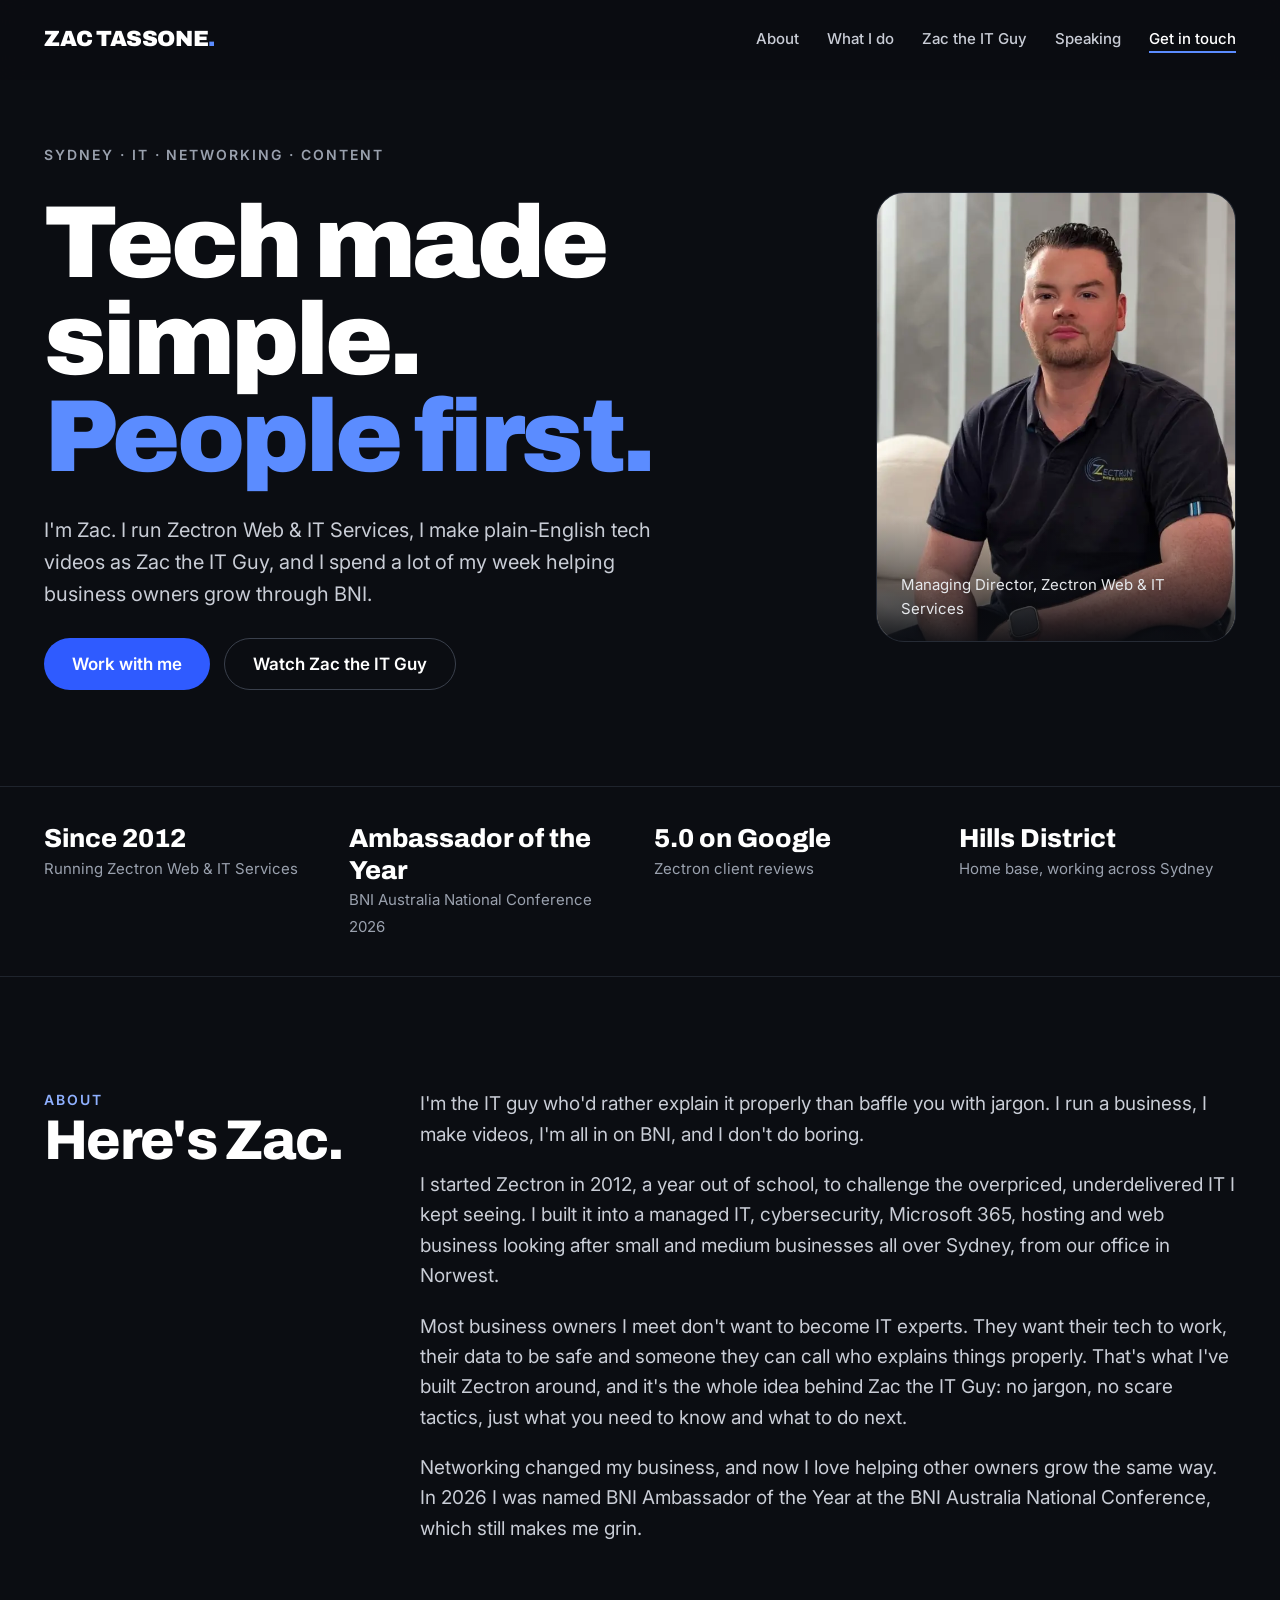
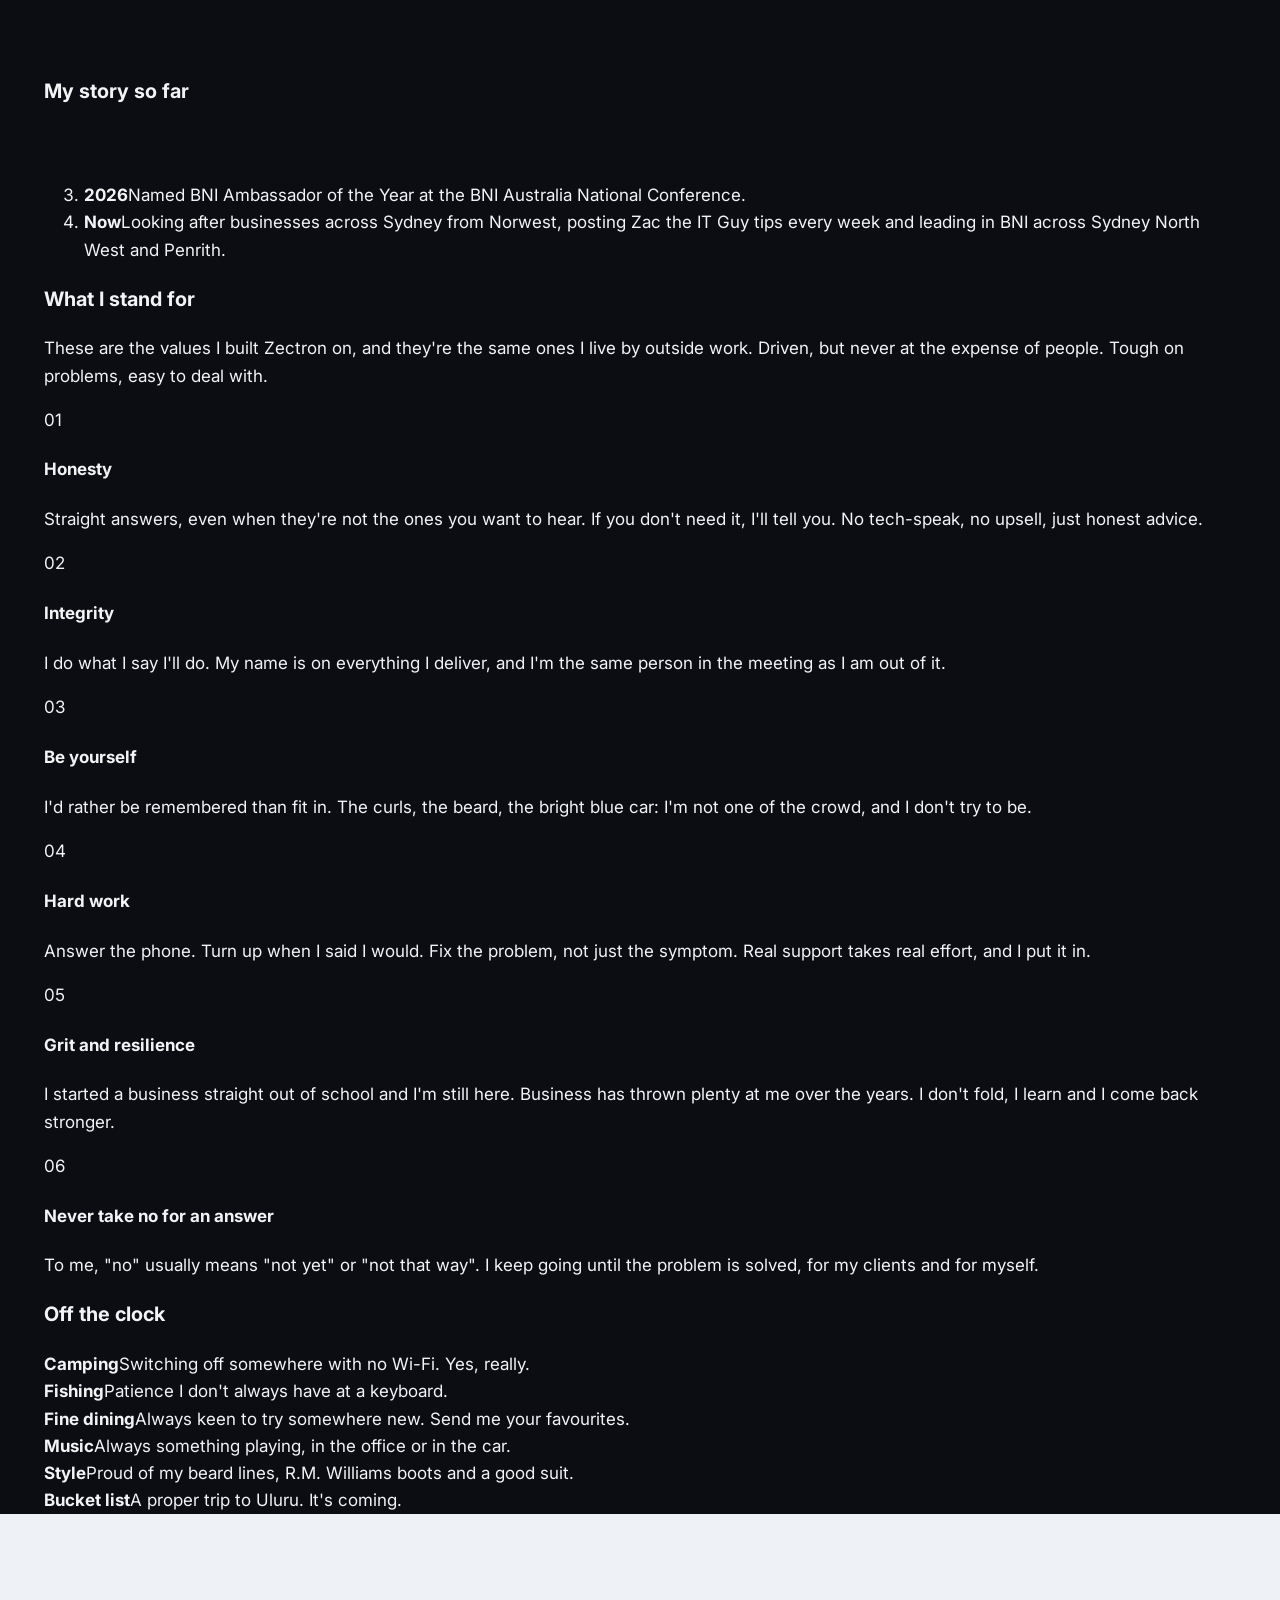
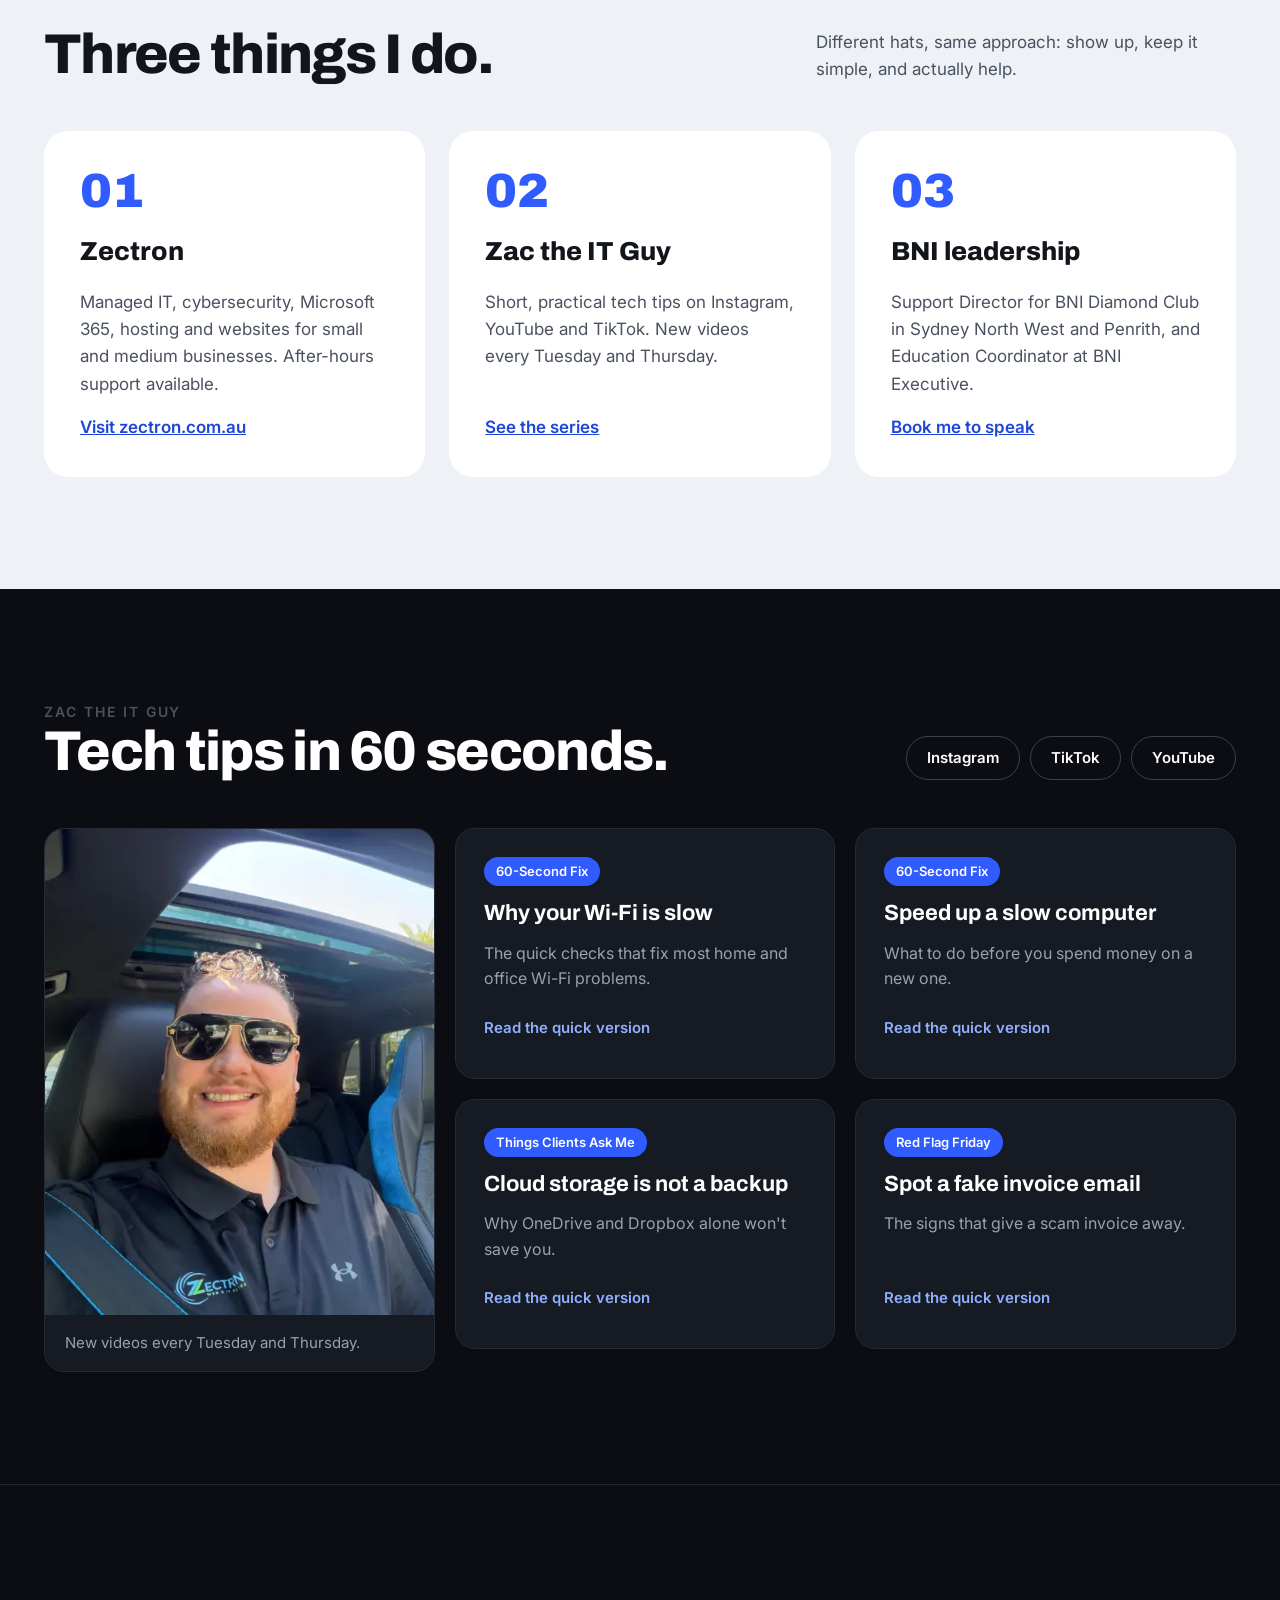
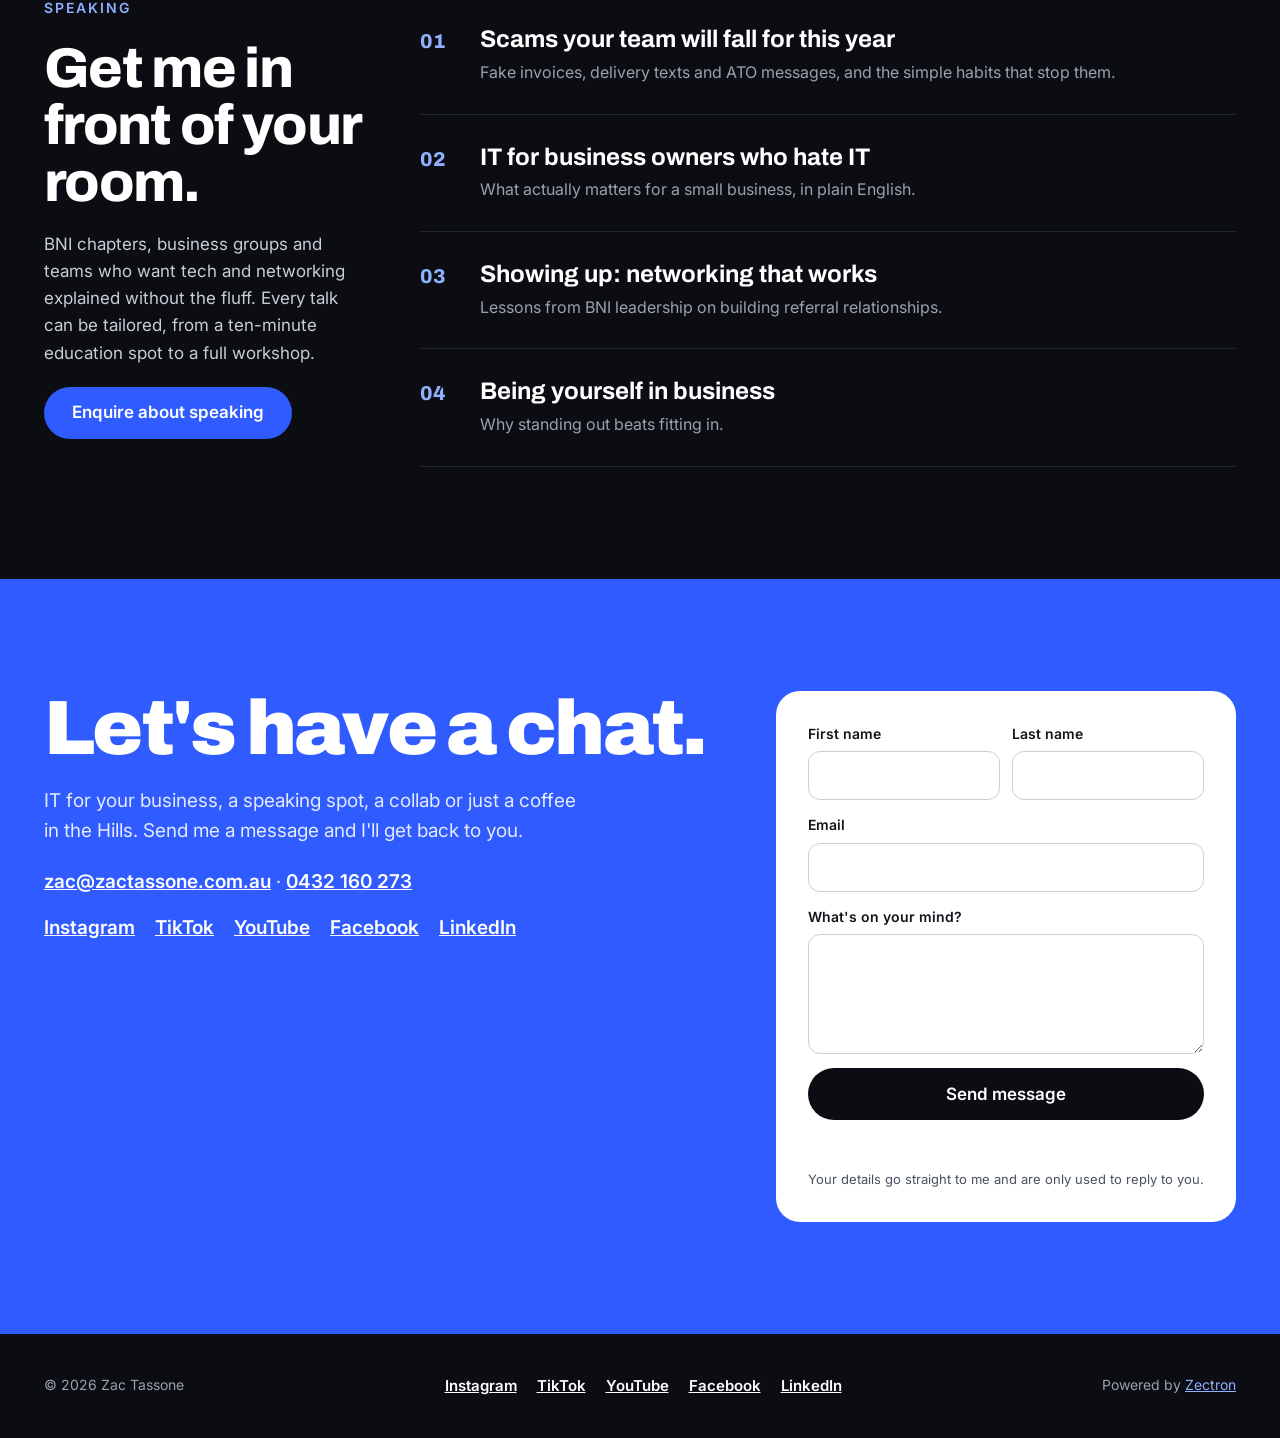
==== index.html @ 0f984063 "Expand About: story, values, off the clock" ====
<!doctype html>
<html lang="en-AU">
<head>
<meta charset="utf-8">
<meta name="viewport" content="width=device-width, initial-scale=1">
<title>Zac Tassone | Tech made simple. People first.</title>
<meta name="description" content="Zac Tassone is Managing Director of Zectron Web &amp; IT Services, creator of Zac the IT Guy and BNI Ambassador of the Year 2026, based in Sydney's Hills District.">
<link rel="canonical" href="https://zactassone.com.au/">
<meta name="theme-color" content="#0B0D12">
<meta property="og:type" content="website">
<meta property="og:site_name" content="Zac Tassone">
<meta property="og:title" content="Zac Tassone | Tech made simple. People first.">
<meta property="og:description" content="Zac Tassone is Managing Director of Zectron Web &amp; IT Services, creator of Zac the IT Guy and BNI Ambassador of the Year 2026, based in Sydney's Hills District.">
<meta property="og:url" content="https://zactassone.com.au/">
<meta property="og:image" content="https://zactassone.com.au/assets/og.png">
<meta property="og:image:width" content="1200"><meta property="og:image:height" content="630">
<meta property="og:locale" content="en_AU">
<meta name="twitter:card" content="summary_large_image">
<link rel="icon" href="/assets/favicon.svg" type="image/svg+xml">
<link rel="apple-touch-icon" href="/assets/apple-touch-icon.png">
<script type="application/ld+json">{"@context":"https://schema.org","@type":"Person","@id":"https://zactassone.com.au/#zac","name":"Zac Tassone","url":"https://zactassone.com.au/","email":"mailto:zac@zactassone.com.au","image":"https://zactassone.com.au/assets/zac.webp","jobTitle":"Managing Director","worksFor":{"@type":"Organization","name":"Zectron Web & IT Services","url":"https://www.zectron.com.au"},"address":{"@type":"PostalAddress","addressLocality":"Hills District","addressRegion":"NSW","addressCountry":"AU"},"award":"BNI Australia Ambassador of the Year 2026","knowsAbout":["Managed IT","Cybersecurity","Microsoft 365","Small business technology","Business networking"],"sameAs":["https://www.instagram.com/zactheitguy/","https://www.tiktok.com/@zac.the.it.guy","https://www.youtube.com/channel/UCYCZYnOmMo0ZXm13_HjDv8Q","https://www.facebook.com/share/19N25KuHem/","https://www.linkedin.com/in/zac-t/"]}</script>
<script type="application/ld+json">{"@context":"https://schema.org","@type":"WebSite","name":"Zac Tassone","url":"https://zactassone.com.au/"}</script>
<script type="application/ld+json">{"@context":"https://schema.org","@type":"ItemList","name":"Zac the IT Guy tips","itemListElement":[{"@type":"ListItem","position":1,"name":"Why your Wi-Fi is slow","url":"https://zactassone.com.au/#tip-wifi"},{"@type":"ListItem","position":2,"name":"Speed up a slow computer","url":"https://zactassone.com.au/#tip-slow-computer"},{"@type":"ListItem","position":3,"name":"Cloud storage is not a backup","url":"https://zactassone.com.au/#tip-cloud-backup"},{"@type":"ListItem","position":4,"name":"Spot a fake invoice email","url":"https://zactassone.com.au/#tip-fake-invoice"}]}</script>
<link rel="preconnect" href="https://fonts.googleapis.com">
<link rel="preconnect" href="https://fonts.gstatic.com" crossorigin>
<link href="https://fonts.googleapis.com/css2?family=Archivo:wght@700;800;900&family=Inter:wght@400;500;600&display=swap" rel="stylesheet">
<link rel="stylesheet" href="/assets/site.css">
<script src="/assets/site.js" defer></script>
</head>
<body>
<a class="skip" href="#content">Skip to content</a>
<div class="site-head">
<div class="wrap">
<header>
  <a class="logo" href="/#top" aria-label="Zac Tassone, home">ZAC TASSONE<span>.</span></a>
  <button class="menu-btn" type="button" aria-expanded="false" aria-controls="main-nav">Menu</button>
  <nav id="main-nav" aria-label="Main"><a href="/#about">About</a><a href="/#work">What I do</a><a href="/#tips">Zac the IT Guy</a><a href="/#speaking">Speaking</a><a class="cta" href="/#contact">Get in touch</a></nav>
</header>
</div>
</div>
<main id="content">

<section id="top" class="wrap hero">
  <div class="hero-copy">
    <p class="eyebrow" style="color:var(--dim);margin:0">Sydney &middot; IT &middot; Networking &middot; Content</p>
    <h1 class="display">Tech made simple.<br><span>People first.</span></h1>
    <p class="lead">I'm Zac. I run Zectron Web &amp; IT Services, I make plain-English tech videos as Zac the IT Guy, and I spend a lot of my week helping business owners grow through BNI.</p>
    <div class="actions">
      <a class="btn btn-primary" href="#contact">Work with me</a>
      <a class="btn btn-ghost" href="#tips">Watch Zac the IT Guy</a>
    </div>
  </div>
  <div class="hero-art">
    <div class="badge photo">
      <img src="/assets/zac.webp" width="640" height="800" fetchpriority="high" decoding="async" alt="Zac Tassone, Managing Director of Zectron Web &amp; IT Services">
      <p class="tag">Managing Director, Zectron Web &amp; IT Services</p>
    </div>
  </div>
</section>

<section class="facts" aria-label="Highlights">
  <div class="wrap">
    <div class="fact reveal"><b>Since 2012</b><span>Running Zectron Web &amp; IT Services</span></div>
    <div class="fact reveal"><b>Ambassador of the Year</b><span>BNI Australia National Conference 2026</span></div>
    <div class="fact reveal"><b>5.0 on Google</b><span>Zectron client reviews</span></div>
    <div class="fact reveal"><b>Hills District</b><span>Home base, working across Sydney</span></div>
  </div>
</section>

<section id="about" class="about">
  <div class="wrap split">
    <div class="side">
      <p class="eyebrow">About</p>
      <h2 class="display">Here's Zac.</h2>
    </div>
    <div class="main reveal">
      <p class="about-lead">I'm the IT guy who'd rather explain it properly than baffle you with jargon. I run a business, I make videos, I'm all in on BNI, and I don't do boring.</p>
      <p>I started Zectron in 2012, a year out of school, to challenge the overpriced, underdelivered IT I kept seeing. I built it into a managed IT, cybersecurity, Microsoft 365, hosting and web business looking after small and medium businesses all over Sydney, from our office in Norwest.</p>
      <p>Most business owners I meet don't want to become IT experts. They want their tech to work, their data to be safe and someone they can call who explains things properly. That's what I've built Zectron around, and it's the whole idea behind Zac the IT Guy: no jargon, no scare tactics, just what you need to know and what to do next.</p>
      <p>Networking changed my business, and now I love helping other owners grow the same way. In 2026 I was named BNI Ambassador of the Year at the BNI Australia National Conference, which still makes me grin.</p>
    </div>
  </div>

  <div class="wrap about-block">
    <h3 class="sub">My story so far</h3>
    <ol class="timeline">
      <li class="reveal"><b>2011</b><span>Finished school at Glenwood High, already the person everyone called when the computer played up.</span></li>
      <li class="reveal"><b>2012</b><span>Started Zectron Web &amp; IT Services. One guy, a lot of hustle and a promise to explain things properly.</span></li>
      <li class="reveal"><b>2026</b><span>Named BNI Ambassador of the Year at the BNI Australia National Conference.</span></li>
      <li class="reveal"><b>Now</b><span>Looking after businesses across Sydney from Norwest, posting Zac the IT Guy tips every week and leading in BNI across Sydney North West and Penrith.</span></li>
    </ol>
  </div>

  <div class="wrap about-block">
    <h3 class="sub">What I stand for</h3>
    <p class="sub-lead">These are the values I built Zectron on, and they're the same ones I live by outside work. Driven, but never at the expense of people. Tough on problems, easy to deal with.</p>
    <div class="values">
      <article class="value reveal"><span class="vnum">01</span><h4>Honesty</h4><p>Straight answers, even when they're not the ones you want to hear. If you don't need it, I'll tell you. No tech-speak, no upsell, just honest advice.</p></article>
      <article class="value reveal"><span class="vnum">02</span><h4>Integrity</h4><p>I do what I say I'll do. My name is on everything I deliver, and I'm the same person in the meeting as I am out of it.</p></article>
      <article class="value reveal"><span class="vnum">03</span><h4>Be yourself</h4><p>I'd rather be remembered than fit in. The curls, the beard, the bright blue car: I'm not one of the crowd, and I don't try to be.</p></article>
      <article class="value reveal"><span class="vnum">04</span><h4>Hard work</h4><p>Answer the phone. Turn up when I said I would. Fix the problem, not just the symptom. Real support takes real effort, and I put it in.</p></article>
      <article class="value reveal"><span class="vnum">05</span><h4>Grit and resilience</h4><p>I started a business straight out of school and I'm still here. Business has thrown plenty at me over the years. I don't fold, I learn and I come back stronger.</p></article>
      <article class="value reveal"><span class="vnum">06</span><h4>Never take no for an answer</h4><p>To me, "no" usually means "not yet" or "not that way". I keep going until the problem is solved, for my clients and for myself.</p></article>
    </div>
  </div>

  <div class="wrap about-block">
    <h3 class="sub">Off the clock</h3>
    <div class="offclock">
      <div class="oc reveal"><b>Camping</b><span>Switching off somewhere with no Wi-Fi. Yes, really.</span></div>
      <div class="oc reveal"><b>Fishing</b><span>Patience I don't always have at a keyboard.</span></div>
      <div class="oc reveal"><b>Fine dining</b><span>Always keen to try somewhere new. Send me your favourites.</span></div>
      <div class="oc reveal"><b>Music</b><span>Always something playing, in the office or in the car.</span></div>
      <div class="oc reveal"><b>Style</b><span>Proud of my beard lines, R.M. Williams boots and a good suit.</span></div>
      <div class="oc reveal"><b>Bucket list</b><span>A proper trip to Uluru. It's coming.</span></div>
    </div>
  </div>
</section>

<section id="work" class="work">
  <div class="wrap">
    <div class="row-head">
      <h2 class="display">Three things I do.</h2>
      <p>Different hats, same approach: show up, keep it simple, and actually help.</p>
    </div>
    <div class="cards">
      <article class="card reveal">
        <p class="num">01</p>
        <h3>Zectron</h3>
        <p>Managed IT, cybersecurity, Microsoft 365, hosting and websites for small and medium businesses. After-hours support available.</p>
        <a href="https://www.zectron.com.au">Visit zectron.com.au</a>
      </article>
      <article class="card reveal">
        <p class="num">02</p>
        <h3>Zac the IT Guy</h3>
        <p>Short, practical tech tips on Instagram, YouTube and TikTok. New videos every Tuesday and Thursday.</p>
        <a href="#tips">See the series</a>
      </article>
      <article class="card reveal">
        <p class="num">03</p>
        <h3>BNI leadership</h3>
        <p>Support Director for BNI Diamond Club in Sydney North West and Penrith, and Education Coordinator at BNI Executive.</p>
        <a href="#speaking">Book me to speak</a>
      </article>
    </div>
  </div>
</section>

<section id="tips" class="wrap tips">
  <div class="row-head">
    <div>
      <p class="eyebrow">Zac the IT Guy</p>
      <h2 class="display">Tech tips in 60 seconds.</h2>
    </div>
    <div class="socials" aria-label="Follow Zac the IT Guy"><a class="btn btn-ghost" href="https://www.instagram.com/zactheitguy/" target="_blank" rel="noopener me">Instagram</a><a class="btn btn-ghost" href="https://www.tiktok.com/@zac.the.it.guy" target="_blank" rel="noopener me">TikTok</a><a class="btn btn-ghost" href="https://www.youtube.com/channel/UCYCZYnOmMo0ZXm13_HjDv8Q" target="_blank" rel="noopener me">YouTube</a></div>
  </div>
  <div class="tips-body">
    <figure class="tips-photo reveal">
      <img src="/assets/zac-it-guy.webp" width="480" height="600" loading="lazy" decoding="async" alt="Zac Tassone, Zac the IT Guy, smiling in his car in a Zectron polo">
      <figcaption>New videos every Tuesday and Thursday.</figcaption>
    </figure>
    <div class="tip-grid"><article class="tip reveal" id="tip-wifi"><span class="pill">60-Second Fix</span><h3>Why your Wi-Fi is slow</h3><p>The quick checks that fix most home and office Wi-Fi problems.</p><details class="tip-more"><summary>Read the quick version</summary><ul><li>Restart the router and modem, in that order, and give them two minutes.</li><li>Move the router out of cupboards and away from the floor, TVs and fish tanks.</li><li>Check how many devices are connected. Old phones and smart plugs add up.</li><li>Use the 5 GHz network when you are close to the router, 2.4 GHz when you are further away.</li><li>If it is still slow on a cable, the problem is your internet plan, not your Wi-Fi.</li></ul></details></article><article class="tip reveal" id="tip-slow-computer"><span class="pill">60-Second Fix</span><h3>Speed up a slow computer</h3><p>What to do before you spend money on a new one.</p><details class="tip-more"><summary>Read the quick version</summary><ul><li>Restart it properly. Most slow computers have not been restarted in weeks.</li><li>Check what starts automatically and turn off anything you don't need.</li><li>Make sure you have at least 15 to 20 percent free disk space.</li><li>Install pending updates, then restart again.</li><li>If it still has a spinning hard drive, an SSD upgrade is often cheaper than a new machine.</li></ul></details></article><article class="tip reveal" id="tip-cloud-backup"><span class="pill">Things Clients Ask Me</span><h3>Cloud storage is not a backup</h3><p>Why OneDrive and Dropbox alone won't save you.</p><details class="tip-more"><summary>Read the quick version</summary><ul><li>Sync tools copy your mistakes too: delete a file and it disappears everywhere.</li><li>Ransomware can encrypt synced files just as easily as local ones.</li><li>Version history has limits on how far back it goes.</li><li>A real backup is a separate copy, kept somewhere else, that you have tested restoring.</li><li>For a business, Microsoft 365 needs its own backup. Microsoft says so in its own service agreement.</li></ul></details></article><article class="tip reveal" id="tip-fake-invoice"><span class="pill">Red Flag Friday</span><h3>Spot a fake invoice email</h3><p>The signs that give a scam invoice away.</p><details class="tip-more"><summary>Read the quick version</summary><ul><li>Bank details have "changed" and the email says it is urgent.</li><li>The sender address is close to right but not quite.</li><li>The invoice is for something you don't recognise, or it is a supplier you pay but the wording feels off.</li><li>Always confirm new bank details with a phone call to a number you already have, never one in the email.</li><li>If in doubt, forward it to your IT person before you pay anything.</li></ul></details></article></div>
  </div>
</section>

<section id="speaking" class="talks">
  <div class="wrap split">
    <div class="side" style="display:flex;flex-direction:column;gap:20px">
      <p class="eyebrow" style="margin:0">Speaking</p>
      <h2 class="display">Get me in front of your room.</h2>
      <p style="margin:0;color:var(--muted)">BNI chapters, business groups and teams who want tech and networking explained without the fluff. Every talk can be tailored, from a ten-minute education spot to a full workshop.</p>
      <a class="btn btn-primary" style="align-self:flex-start" href="#contact">Enquire about speaking</a>
    </div>
    <div class="main" style="gap:0"><div class="talk reveal"><span class="n">01</span><div><h3>Scams your team will fall for this year</h3><p>Fake invoices, delivery texts and ATO messages, and the simple habits that stop them.</p></div></div><div class="talk reveal"><span class="n">02</span><div><h3>IT for business owners who hate IT</h3><p>What actually matters for a small business, in plain English.</p></div></div><div class="talk reveal"><span class="n">03</span><div><h3>Showing up: networking that works</h3><p>Lessons from BNI leadership on building referral relationships.</p></div></div><div class="talk reveal"><span class="n">04</span><div><h3>Being yourself in business</h3><p>Why standing out beats fitting in.</p></div></div></div>
  </div>
</section>

<section id="contact" class="contact">
  <div class="wrap">
    <div>
      <h2>Let's have a chat.</h2>
      <p>IT for your business, a speaking spot, a collab or just a coffee in the Hills. Send me a message and I'll get back to you.</p>
      <p style="margin-top:20px"><a href="mailto:zac@zactassone.com.au" style="color:#fff;font-weight:600">zac@zactassone.com.au</a> &middot; <a href="tel:+61432160273" style="color:#fff;font-weight:600">0432 160 273</a></p>
      <p class="social-row" style="margin-top:16px"><a href="https://www.instagram.com/zactheitguy/" target="_blank" rel="noopener me">Instagram</a><a href="https://www.tiktok.com/@zac.the.it.guy" target="_blank" rel="noopener me">TikTok</a><a href="https://www.youtube.com/channel/UCYCZYnOmMo0ZXm13_HjDv8Q" target="_blank" rel="noopener me">YouTube</a><a href="https://www.facebook.com/share/19N25KuHem/" target="_blank" rel="noopener me">Facebook</a><a href="https://www.linkedin.com/in/zac-t/" target="_blank" rel="noopener me">LinkedIn</a></p>
    </div>
    <form class="form" data-hs novalidate aria-label="Contact form">
      <div class="row"><div><label for="h-fn">First name</label><input id="h-fn" name="firstname" autocomplete="given-name"></div>
      <div><label for="h-ln">Last name</label><input id="h-ln" name="lastname" autocomplete="family-name"></div></div>
      <div style="display:flex;flex-direction:column;gap:6px"><label for="h-em">Email</label><input id="h-em" name="email" type="email" autocomplete="email" required></div>
      <div style="display:flex;flex-direction:column;gap:6px"><label for="h-msg">What's on your mind?</label><textarea id="h-msg" name="message" required></textarea></div>
      <div class="hp" aria-hidden="true"><label for="h-hp">Leave this empty</label><input id="h-hp" name="company_site" tabindex="-1" autocomplete="off"></div>
      <button type="submit">Send message</button>
      <p class="status" role="status" aria-live="polite"></p>
      <p class="small">Your details go straight to me and are only used to reply to you.</p>
    </form>
  </div>
</section>

</main>
<footer>
  <div class="wrap">
    <span>&copy; <span id="y">2026</span> Zac Tassone</span>
    <span class="social-row"><a href="https://www.instagram.com/zactheitguy/" target="_blank" rel="noopener me">Instagram</a><a href="https://www.tiktok.com/@zac.the.it.guy" target="_blank" rel="noopener me">TikTok</a><a href="https://www.youtube.com/channel/UCYCZYnOmMo0ZXm13_HjDv8Q" target="_blank" rel="noopener me">YouTube</a><a href="https://www.facebook.com/share/19N25KuHem/" target="_blank" rel="noopener me">Facebook</a><a href="https://www.linkedin.com/in/zac-t/" target="_blank" rel="noopener me">LinkedIn</a></span>
    <span>Powered by <a href="https://www.zectron.com.au" target="_blank" rel="noopener">Zectron</a></span>
  </div>
</footer>
</body>
</html>
---- assets/site.css ----
:root{--ink:#0B0D12;--card:#161A22;--line:#1F242D;--line2:#3A404C;--text:#F2F3F5;--muted:#C9CDD6;--dim:#9AA1AE;--accent:#5B8CFF;--blue:#2F5BFF;--soft:#8FB0FF;--paper:#EEF1F6}
*{box-sizing:border-box}
html{scroll-behavior:smooth}
body{margin:0;background:var(--ink);color:var(--text);font-family:Inter,system-ui,sans-serif;font-size:17px;line-height:1.6;-webkit-font-smoothing:antialiased}
a{color:var(--soft)}a:hover{color:#C3D4FF}
.wrap{max-width:1240px;margin:0 auto;padding-left:24px;padding-right:24px}
.display{font-family:Archivo,sans-serif;letter-spacing:-.03em;line-height:1.02;margin:0}
.eyebrow{margin:0 0 12px;font-size:14px;font-weight:600;letter-spacing:.14em;text-transform:uppercase;color:var(--soft)}
.btn{display:inline-flex;align-items:center;min-height:52px;padding:0 28px;border-radius:999px;font-weight:600;text-decoration:none;transition:transform .15s ease,background .15s ease}
.btn:hover{transform:translateY(-1px)}
.btn-primary{background:var(--blue);color:#fff}.btn-primary:hover{background:#2049E0;color:#fff}
.btn-ghost{border:1.5px solid var(--line2);color:#fff}.btn-ghost:hover{border-color:#fff;color:#fff}
:focus-visible{outline:3px solid var(--accent);outline-offset:3px;border-radius:6px}
header{display:flex;flex-wrap:wrap;align-items:center;justify-content:space-between;gap:16px;padding-top:24px;padding-bottom:24px}
.logo{font-family:Archivo,sans-serif;font-weight:900;font-size:22px;letter-spacing:-.02em;color:#fff;text-decoration:none}
.logo span{color:var(--accent)}
nav{display:flex;flex-wrap:wrap;gap:8px 28px;font-size:15px;font-weight:500}
nav a{color:var(--muted);text-decoration:none}nav a:hover{color:#fff}
nav a.cta{color:#fff;border-bottom:2px solid var(--accent)}
.hero{display:flex;flex-wrap:wrap;gap:56px;align-items:center;padding-top:64px;padding-bottom:96px}
.hero-copy{flex:999 1 520px;min-width:0;display:flex;flex-direction:column;gap:28px}
.hero h1{font-weight:900;font-size:clamp(50px,8vw,112px);line-height:.95;letter-spacing:-.035em;color:#fff}
.hero h1 span{color:var(--accent)}
.lead{margin:0;max-width:620px;font-size:20px;color:var(--muted)}
.actions{display:flex;flex-wrap:wrap;gap:14px}
.hero-art{flex:1 1 360px;min-width:0}
.badge{aspect-ratio:4/5;border-radius:28px;background:var(--card);border:1px solid #262B35;position:relative;overflow:hidden;display:flex;flex-direction:column;justify-content:flex-end;padding:32px}
.badge .dot{position:absolute;top:28px;right:28px;width:120px;height:120px;border-radius:50%;background:var(--accent)}
.badge .ring{position:absolute;top:-80px;left:-80px;width:320px;height:320px;border-radius:50%;border:1.5px solid #262B35}
.badge .mono{font-family:Archivo,sans-serif;font-weight:900;font-size:clamp(110px,16vw,190px);line-height:.8;letter-spacing:-.06em;color:#fff;position:relative}
.badge .tag{margin:20px 0 0;font-size:15px;color:var(--dim);position:relative}
.facts{border-top:1px solid var(--line);border-bottom:1px solid var(--line)}
.facts .wrap{display:grid;grid-template-columns:repeat(auto-fit,minmax(220px,1fr));gap:28px;padding-top:36px;padding-bottom:36px}
.fact b{display:block;font-family:Archivo,sans-serif;font-weight:800;font-size:26px;color:#fff;line-height:1.2}
.fact span{font-size:15px;color:var(--dim)}
.split{display:flex;flex-wrap:wrap;gap:56px;padding-top:112px;padding-bottom:112px}
.split .side{flex:1 1 320px;min-width:0}
.split .main{flex:999 1 560px;min-width:0;display:flex;flex-direction:column;gap:20px;font-size:19px;color:var(--muted)}
.split p{margin:0}
h2.display{font-weight:800;font-size:clamp(36px,4.5vw,56px);color:#fff}
.work{background:var(--paper);color:#12151B}
.work .wrap{padding-top:112px;padding-bottom:112px;display:flex;flex-direction:column;gap:48px}
.work h2.display{color:#12151B}
.row-head{display:flex;flex-wrap:wrap;justify-content:space-between;align-items:flex-end;gap:16px}
.row-head p{margin:0;max-width:420px;color:#4A5160}
.cards{display:grid;grid-template-columns:repeat(auto-fit,minmax(280px,1fr));gap:24px}
.card{background:#fff;border-radius:24px;padding:36px;display:flex;flex-direction:column;gap:16px}
.card .num{margin:0;font-family:Archivo,sans-serif;font-weight:900;font-size:48px;color:var(--blue);line-height:1}
.card h3{margin:0;font-family:Archivo,sans-serif;font-weight:800;font-size:26px}
.card p{margin:0;color:#4A5160}
.card a{margin-top:auto;color:#1D45D8;font-weight:600}
.tips{padding-top:112px;padding-bottom:112px;display:flex;flex-direction:column;gap:48px}
.tip-grid{display:grid;grid-template-columns:repeat(auto-fit,minmax(240px,1fr));gap:20px}
.tip{background:var(--card);border:1px solid #262B35;border-radius:20px;padding:28px;display:flex;flex-direction:column;gap:14px;min-height:240px}
.tip .pill{align-self:flex-start;padding:4px 12px;border-radius:999px;background:var(--blue);color:#fff;font-size:13px;font-weight:600}
.tip h3{margin:0;font-family:Archivo,sans-serif;font-weight:700;font-size:22px;line-height:1.2;color:#fff}
.tip p{margin:0;color:var(--dim);font-size:16px}
.talks{border-top:1px solid var(--line)}
.talk{display:flex;gap:24px;padding:28px 0;border-bottom:1px solid var(--line)}
.talk .n{font-family:Archivo,sans-serif;font-weight:800;font-size:20px;color:var(--soft);min-width:36px}
.talk h3{margin:0 0 6px;font-family:Archivo,sans-serif;font-weight:700;font-size:24px;color:#fff;line-height:1.2}
.talk p{margin:0;color:var(--dim);font-size:16px}
.contact{background:var(--blue);color:#fff}
.contact .wrap{padding-top:112px;padding-bottom:112px;display:flex;flex-wrap:wrap;gap:48px;align-items:flex-end;justify-content:space-between}
.contact h2{font-family:Archivo,sans-serif;font-weight:900;font-size:clamp(44px,6vw,84px);line-height:.98;letter-spacing:-.035em;margin:0 0 20px}
.contact p{margin:0;max-width:540px;font-size:19px;color:#E4EAFF}
.contact .ways{display:flex;flex-direction:column;gap:14px;min-width:280px}
.contact .btn-light{background:#fff;color:var(--ink)}.contact .btn-light:hover{background:#E4EAFF;color:var(--ink)}
.contact .btn-line{border:1.5px solid rgba(255,255,255,.6);color:#fff}.contact .btn-line:hover{border-color:#fff;color:#fff}
.socials{display:flex;flex-wrap:wrap;gap:10px}
.socials .btn{min-height:44px;padding:0 20px;font-size:15px}
.social-row{display:flex;flex-wrap:wrap;gap:8px 20px;justify-content:center;font-size:15px;font-weight:600}
.social-row a{color:#fff}
footer .wrap{display:flex;flex-wrap:wrap;justify-content:space-between;gap:16px;padding-top:40px;padding-bottom:40px;font-size:14px;color:var(--dim)}
@media (max-width:640px){.hero{padding-top:32px;padding-bottom:64px}.split,.work .wrap,.tips,.contact .wrap{padding-top:72px;padding-bottom:72px}}
@media (prefers-reduced-motion:reduce){html{scroll-behavior:auto}.btn{transition:none}}

.skip{position:absolute;left:-9999px;top:0;background:#fff;color:#000;padding:10px 16px;z-index:100}.skip:focus{left:16px;top:16px}
.site-head{position:sticky;top:0;z-index:50;background:rgba(11,13,18,.82);backdrop-filter:saturate(140%) blur(14px);-webkit-backdrop-filter:saturate(140%) blur(14px);border-bottom:1px solid transparent;transition:border-color .2s ease}
.site-head.scrolled{border-bottom-color:var(--line)}
.site-head header{padding-top:22px;padding-bottom:22px;transition:padding .2s ease}
.site-head.scrolled header{padding-top:12px;padding-bottom:12px}
nav a[aria-current="page"]{color:#fff}
.menu-btn{display:none;min-height:44px;min-width:44px;border:1.5px solid var(--line2);border-radius:999px;background:transparent;color:#fff;font:inherit;font-weight:600;padding:0 18px;cursor:pointer}
@media (max-width:760px){
 .menu-btn{display:inline-flex;align-items:center}
 .site-head nav{display:none;width:100%;flex-direction:column;gap:0;padding:8px 0 16px}
 .site-head nav.open{display:flex}
 .site-head nav a{padding:12px 0;font-size:18px;border-bottom:1px solid var(--line)}
 .site-head nav a.cta{border-bottom:1px solid var(--line)}
}
.socials{display:flex;flex-wrap:wrap;gap:10px}
.socials .btn{min-height:44px;padding:0 20px;font-size:15px}
.social-row{display:flex;flex-wrap:wrap;gap:8px 20px;font-size:15px;font-weight:600}
.social-row a{color:#fff}
.page-hero{padding-top:72px;padding-bottom:56px;max-width:900px}
.page-hero h1{font-weight:900;font-size:clamp(44px,7vw,92px);line-height:.98;letter-spacing:-.035em;color:#fff;margin:0 0 24px}
.prose{max-width:760px;font-size:19px;color:var(--muted)}
.prose p{margin:0 0 20px}
.prose h2{font-family:Archivo,sans-serif;font-weight:800;font-size:32px;letter-spacing:-.02em;color:#fff;margin:48px 0 16px}
.tip-detail{border-top:1px solid var(--line);padding:48px 0;display:flex;flex-wrap:wrap;gap:32px}
.tip-detail .meta{flex:1 1 220px}
.tip-detail .body{flex:999 1 520px;min-width:0;color:var(--muted);font-size:18px}
.tip-detail h2{font-family:Archivo,sans-serif;font-weight:800;font-size:32px;letter-spacing:-.02em;color:#fff;margin:12px 0 0;line-height:1.1}
.tip-detail ul{margin:0 0 16px;padding-left:20px}.tip-detail li{margin:6px 0}
.pill{display:inline-block;padding:4px 12px;border-radius:999px;background:var(--blue);color:#fff;font-size:13px;font-weight:600}
a.tip{text-decoration:none;transition:border-color .2s ease,transform .2s ease}
a.tip:hover{border-color:var(--accent);transform:translateY(-2px)}
.form{background:#fff;color:#12151B;border-radius:24px;padding:32px;display:flex;flex-direction:column;gap:14px;width:100%;max-width:460px;box-sizing:border-box}
.form .row{display:flex;gap:12px;flex-wrap:wrap}.form .row>div{flex:1 1 160px;display:flex;flex-direction:column;gap:6px}
.form label{font-size:14px;font-weight:600}
.form input,.form textarea{min-height:48px;padding:10px 14px;border:1.5px solid #C9CFDA;border-radius:12px;font:inherit;color:#12151B;background:#fff;width:100%;box-sizing:border-box}
.form textarea{min-height:120px;resize:vertical}
.form input:focus,.form textarea:focus{outline:none;border-color:var(--blue);box-shadow:0 0 0 3px rgba(47,91,255,.2)}
.form button{min-height:52px;border:0;border-radius:999px;background:var(--ink);color:#fff;font:inherit;font-weight:600;cursor:pointer}
.form button[disabled]{opacity:.6;cursor:wait}
.form .hp{position:absolute;left:-10000px;width:1px;height:1px;overflow:hidden}
.form .status{margin:0;font-size:15px;min-height:1.4em}
.form .status.ok{color:#126B3A}.form .status.err{color:#B42318}
.form .small{font-size:13px;color:#4A5160;margin:0}
.reveal{opacity:0;transform:translateY(18px);transition:opacity .6s ease,transform .6s ease}
.reveal.in{opacity:1;transform:none}
@media (prefers-reduced-motion:reduce){.reveal{opacity:1;transform:none;transition:none}.site-head header{transition:none}}
.notfound{padding:120px 0}
main section[id]{scroll-margin-top:84px}
nav a.active{color:#fff}
.tip-more{margin-top:auto}
.tip-more summary{cursor:pointer;color:var(--soft);font-weight:600;font-size:15px;list-style:none;min-height:44px;display:flex;align-items:center}
.tip-more summary::-webkit-details-marker{display:none}
.tip-more[open] summary{color:#fff}
.tip-more ul{margin:4px 0 0;padding-left:18px;color:var(--muted);font-size:15px}
.tip-more li{margin:6px 0}
.badge.photo{padding:0}
.badge.photo img{position:absolute;inset:0;width:100%;height:100%;object-fit:cover;object-position:center 20%}
.badge.photo .tag{position:relative;margin:0;padding:56px 24px 20px;color:#E6E8EC;background:linear-gradient(to top,rgba(11,13,18,.92),rgba(11,13,18,0))}
.tips-body{display:grid;grid-template-columns:minmax(0,1fr) minmax(0,2fr);gap:20px;align-items:start}
.tips-photo{margin:0;position:sticky;top:96px;border-radius:20px;overflow:hidden;border:1px solid #262B35;background:var(--card)}
.tips-photo img{display:block;width:100%;height:auto;aspect-ratio:4/5;object-fit:cover}
.tips-photo figcaption{padding:16px 20px;color:var(--dim);font-size:15px}
.tips-body .tip-grid{grid-template-columns:repeat(2,minmax(0,1fr))}
@media (max-width:600px){.tips-body .tip-grid{grid-template-columns:1fr}}
@media (max-width:900px){.tips-body{grid-template-columns:1fr}.tips-photo{position:static;max-width:420px}}
.social-row{justify-content:flex-start}
.contact .wrap{align-items:flex-start}
.contact .wrap>div:first-child{flex:1 1 420px;min-width:0}
.contact .form{flex:0 1 460px}
.contact .social-row a{color:#fff}
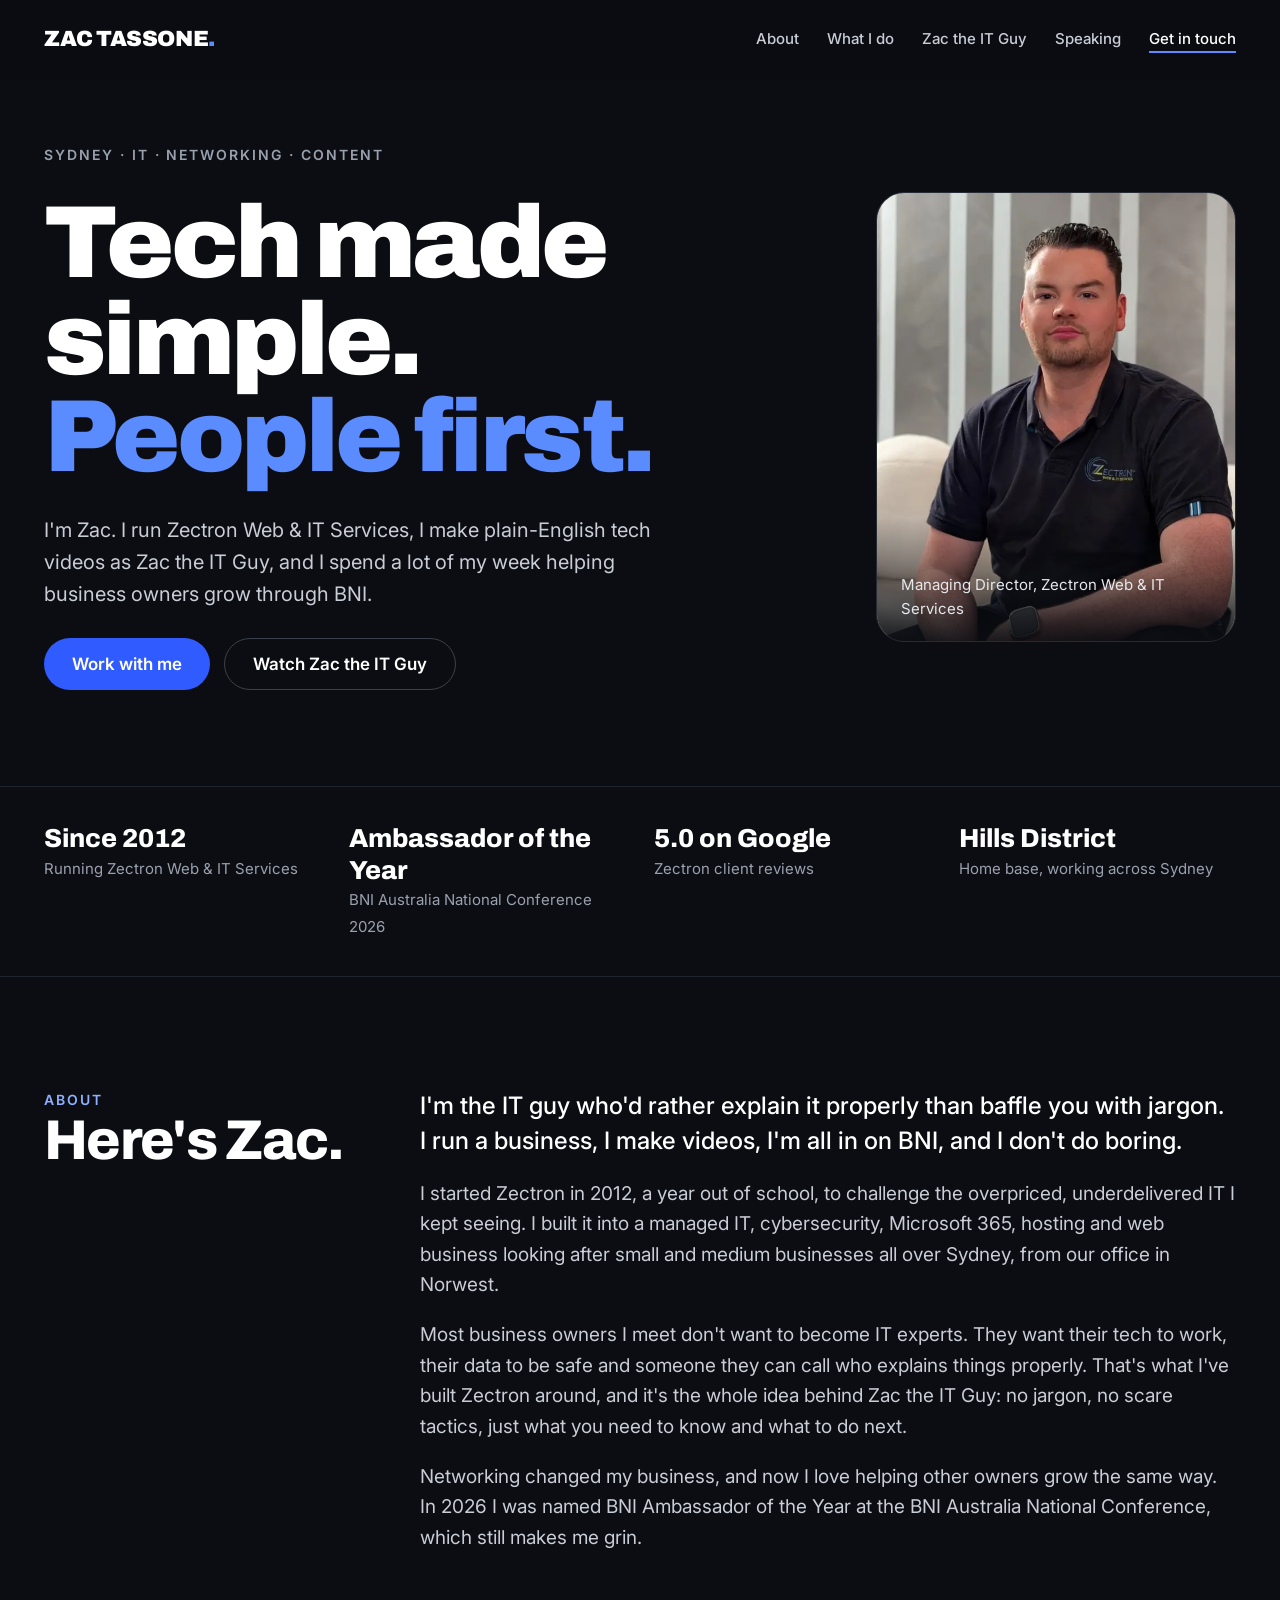
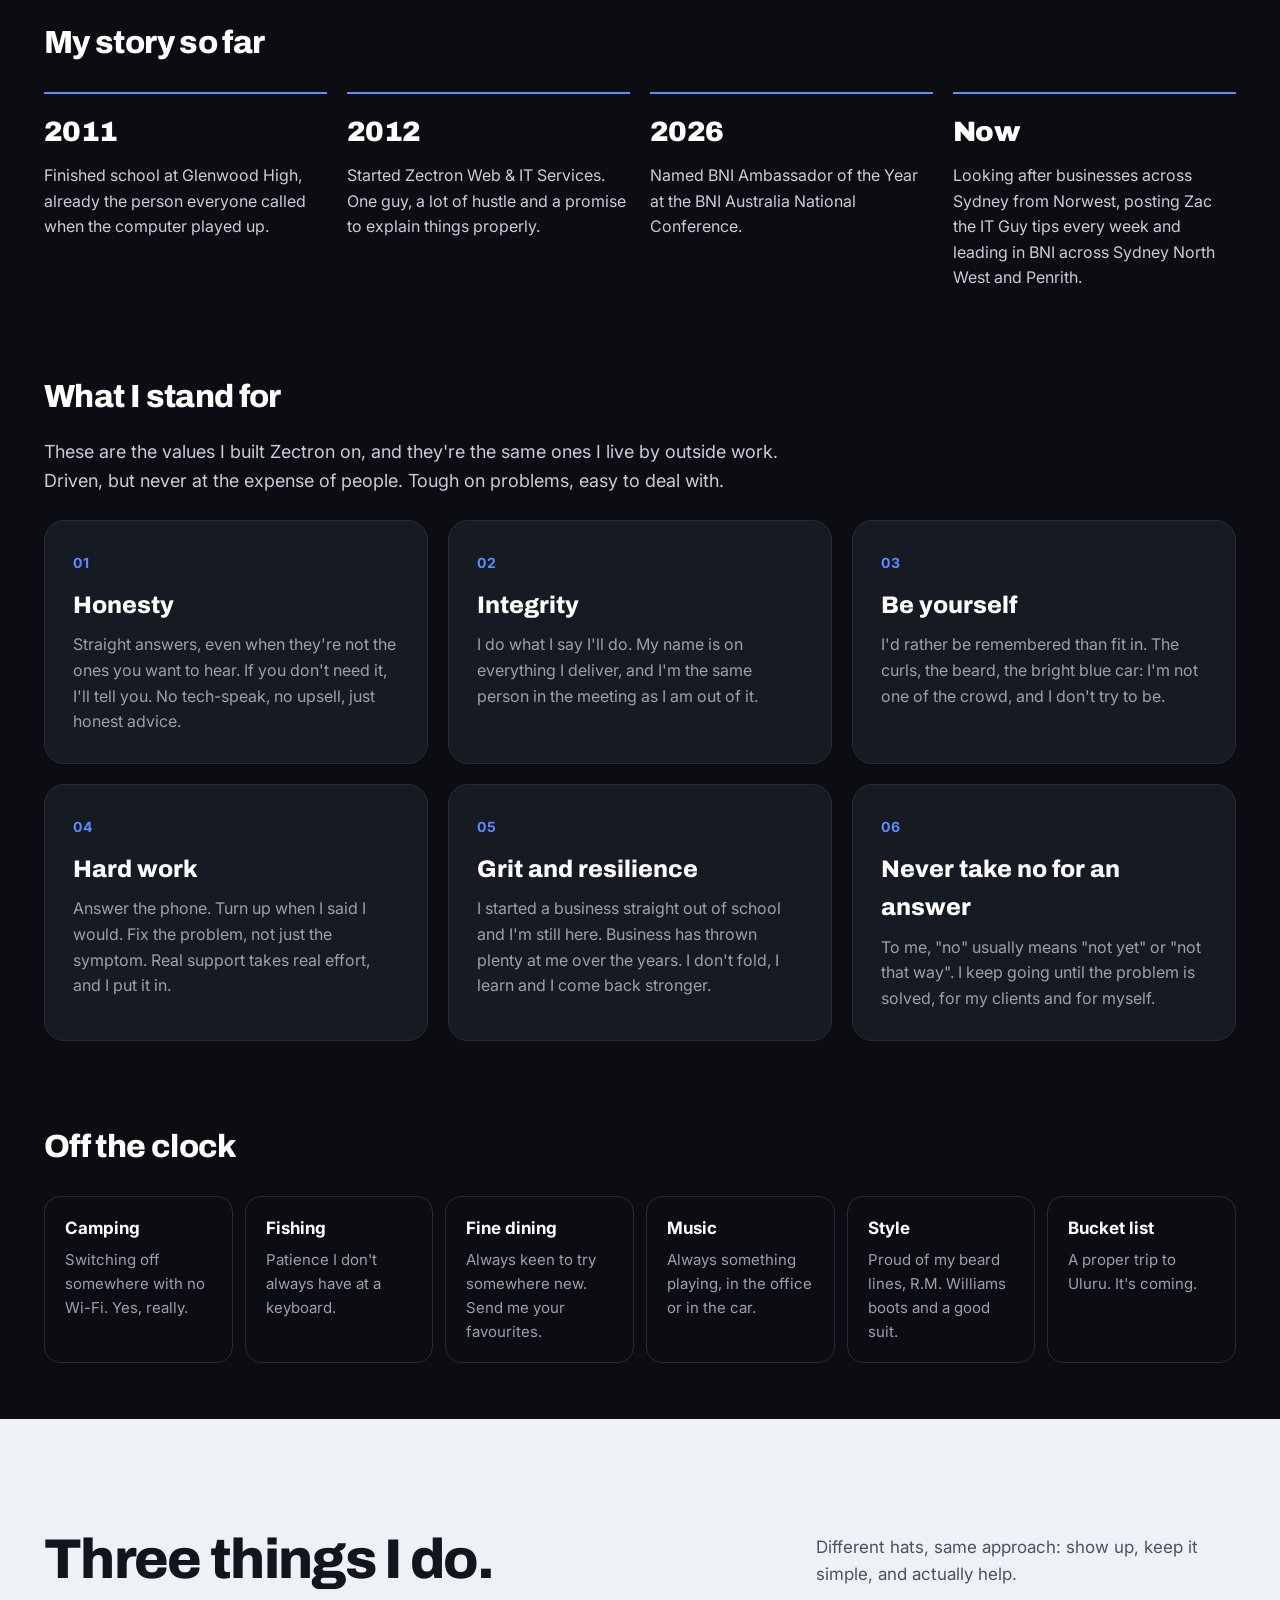
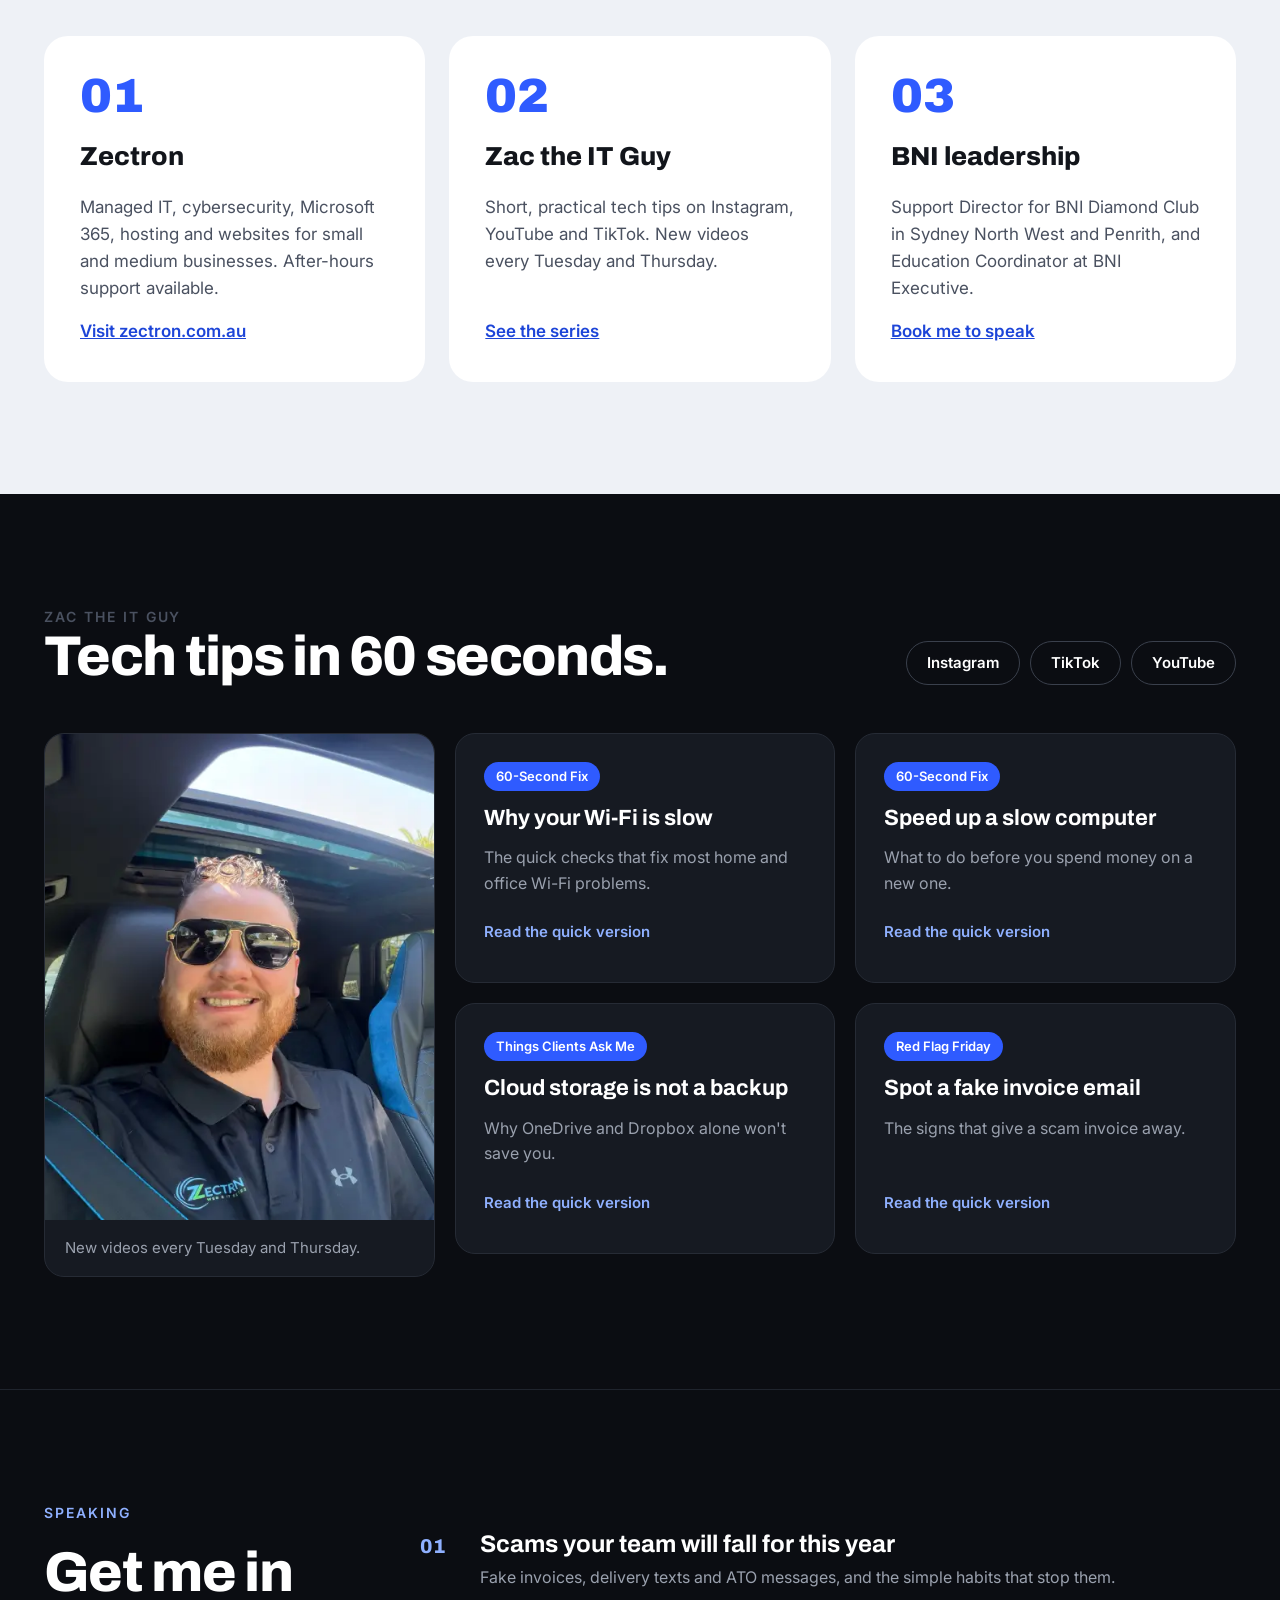
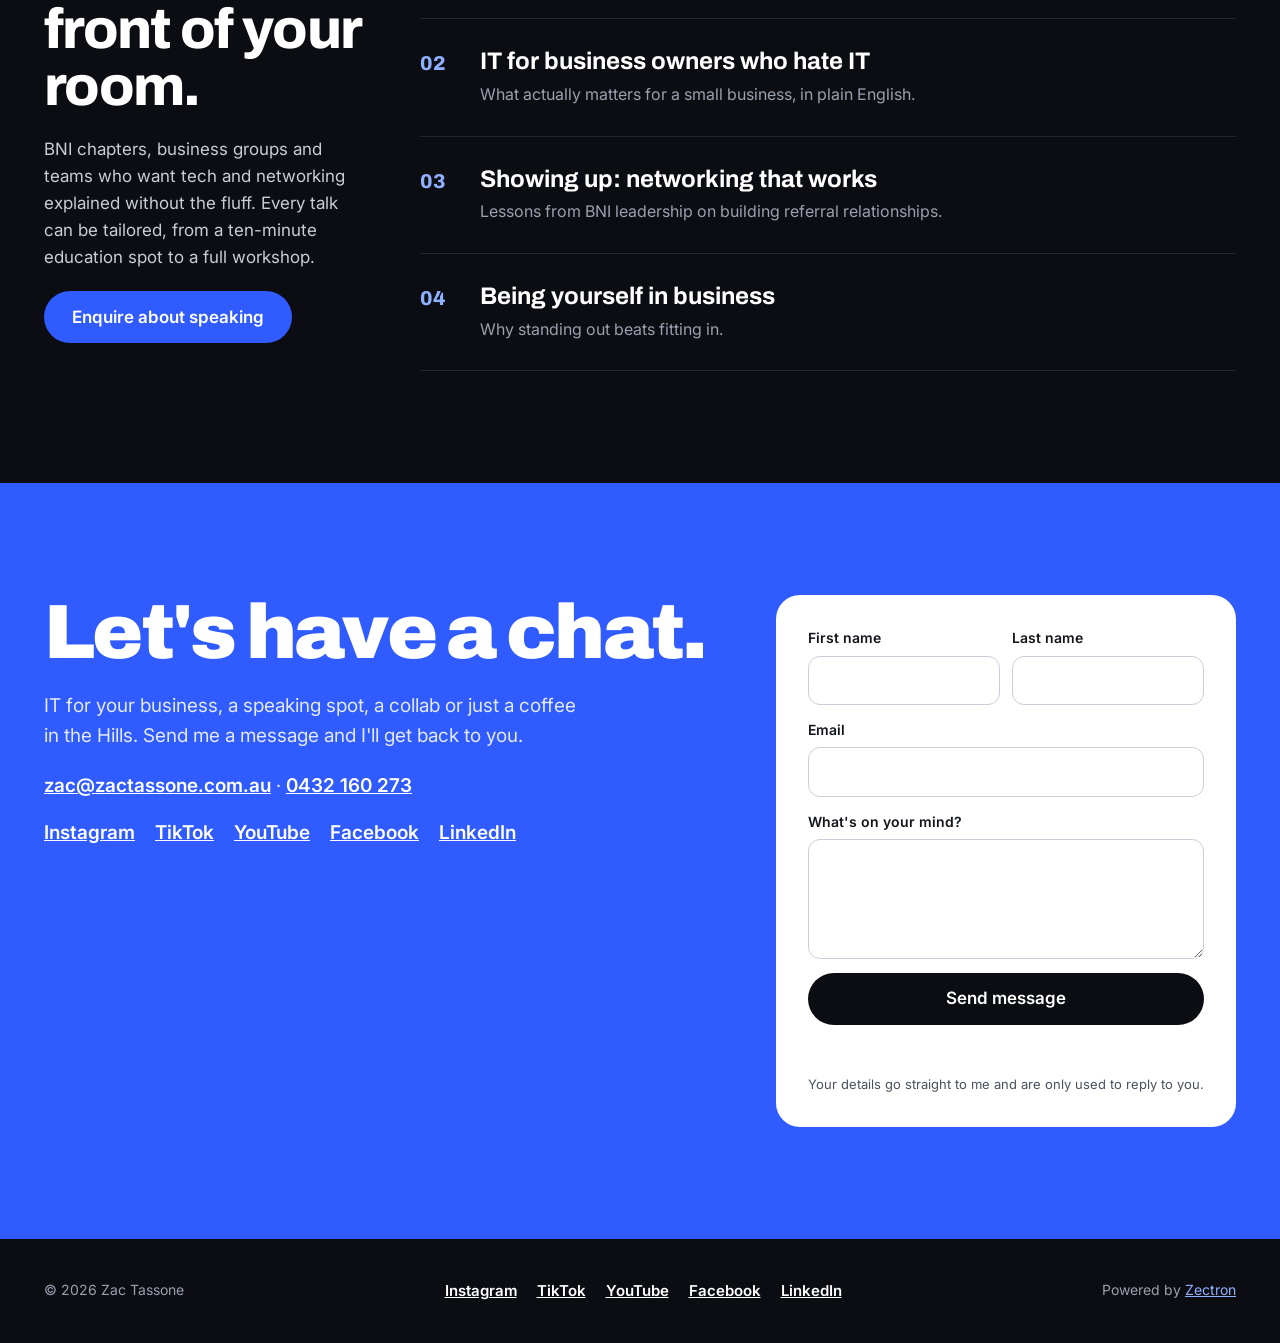
==== commit fde7df15: "Version asset URLs to bypass stale cache" ====
--- a/index.html
+++ b/index.html
@@ -24,8 +24,8 @@
 <link rel="preconnect" href="https://fonts.googleapis.com">
 <link rel="preconnect" href="https://fonts.gstatic.com" crossorigin>
 <link href="https://fonts.googleapis.com/css2?family=Archivo:wght@700;800;900&family=Inter:wght@400;500;600&display=swap" rel="stylesheet">
-<link rel="stylesheet" href="/assets/site.css">
-<script src="/assets/site.js" defer></script>
+<link rel="stylesheet" href="/assets/site.css?v=b81a5407">
+<script src="/assets/site.js?v=b81a5407" defer></script>
 </head>
 <body>
 <a class="skip" href="#content">Skip to content</a>
@@ -52,7 +52,7 @@
   </div>
   <div class="hero-art">
     <div class="badge photo">
-      <img src="/assets/zac.webp" width="640" height="800" fetchpriority="high" decoding="async" alt="Zac Tassone, Managing Director of Zectron Web &amp; IT Services">
+      <img src="/assets/zac.webp?v=b81a5407" width="640" height="800" fetchpriority="high" decoding="async" alt="Zac Tassone, Managing Director of Zectron Web &amp; IT Services">
       <p class="tag">Managing Director, Zectron Web &amp; IT Services</p>
     </div>
   </div>
@@ -156,7 +156,7 @@
   </div>
   <div class="tips-body">
     <figure class="tips-photo reveal">
-      <img src="/assets/zac-it-guy.webp" width="480" height="600" loading="lazy" decoding="async" alt="Zac Tassone, Zac the IT Guy, smiling in his car in a Zectron polo">
+      <img src="/assets/zac-it-guy.webp?v=b81a5407" width="480" height="600" loading="lazy" decoding="async" alt="Zac Tassone, Zac the IT Guy, smiling in his car in a Zectron polo">
       <figcaption>New videos every Tuesday and Thursday.</figcaption>
     </figure>
     <div class="tip-grid"><article class="tip reveal" id="tip-wifi"><span class="pill">60-Second Fix</span><h3>Why your Wi-Fi is slow</h3><p>The quick checks that fix most home and office Wi-Fi problems.</p><details class="tip-more"><summary>Read the quick version</summary><ul><li>Restart the router and modem, in that order, and give them two minutes.</li><li>Move the router out of cupboards and away from the floor, TVs and fish tanks.</li><li>Check how many devices are connected. Old phones and smart plugs add up.</li><li>Use the 5 GHz network when you are close to the router, 2.4 GHz when you are further away.</li><li>If it is still slow on a cable, the problem is your internet plan, not your Wi-Fi.</li></ul></details></article><article class="tip reveal" id="tip-slow-computer"><span class="pill">60-Second Fix</span><h3>Speed up a slow computer</h3><p>What to do before you spend money on a new one.</p><details class="tip-more"><summary>Read the quick version</summary><ul><li>Restart it properly. Most slow computers have not been restarted in weeks.</li><li>Check what starts automatically and turn off anything you don't need.</li><li>Make sure you have at least 15 to 20 percent free disk space.</li><li>Install pending updates, then restart again.</li><li>If it still has a spinning hard drive, an SSD upgrade is often cheaper than a new machine.</li></ul></details></article><article class="tip reveal" id="tip-cloud-backup"><span class="pill">Things Clients Ask Me</span><h3>Cloud storage is not a backup</h3><p>Why OneDrive and Dropbox alone won't save you.</p><details class="tip-more"><summary>Read the quick version</summary><ul><li>Sync tools copy your mistakes too: delete a file and it disappears everywhere.</li><li>Ransomware can encrypt synced files just as easily as local ones.</li><li>Version history has limits on how far back it goes.</li><li>A real backup is a separate copy, kept somewhere else, that you have tested restoring.</li><li>For a business, Microsoft 365 needs its own backup. Microsoft says so in its own service agreement.</li></ul></details></article><article class="tip reveal" id="tip-fake-invoice"><span class="pill">Red Flag Friday</span><h3>Spot a fake invoice email</h3><p>The signs that give a scam invoice away.</p><details class="tip-more"><summary>Read the quick version</summary><ul><li>Bank details have "changed" and the email says it is urgent.</li><li>The sender address is close to right but not quite.</li><li>The invoice is for something you don't recognise, or it is a supplier you pay but the wording feels off.</li><li>Always confirm new bank details with a phone call to a number you already have, never one in the email.</li><li>If in doubt, forward it to your IT person before you pay anything.</li></ul></details></article></div>
--- a/assets/site.css
+++ b/assets/site.css
@@ -130,6 +130,26 @@
 .tip-more[open] summary{color:#fff}
 .tip-more ul{margin:4px 0 0;padding-left:18px;color:var(--muted);font-size:15px}
 .tip-more li{margin:6px 0}
+.about .split{padding-bottom:40px}
+.about-lead{font-size:clamp(20px,2.2vw,24px);color:#fff;font-weight:500;line-height:1.45}
+.about-block{padding-top:24px;padding-bottom:56px}
+.about-block .sub{font-family:Archivo,sans-serif;font-weight:800;font-size:clamp(24px,3vw,32px);letter-spacing:-.02em;color:#fff;margin:0 0 24px}
+.timeline{list-style:none;margin:0;padding:0;display:grid;grid-template-columns:repeat(auto-fit,minmax(220px,1fr));gap:20px;counter-reset:t}
+.timeline li{border-top:2px solid var(--accent);padding-top:16px;display:flex;flex-direction:column;gap:8px}
+.timeline b{font-family:Archivo,sans-serif;font-weight:900;font-size:28px;color:#fff;letter-spacing:-.02em}
+.timeline span{color:var(--muted);font-size:16px}
+.sub-lead{color:var(--muted);font-size:18px;max-width:760px;margin:-8px 0 24px}
+.values{display:grid;grid-template-columns:repeat(3,minmax(0,1fr));gap:20px}
+@media (max-width:900px){.values{grid-template-columns:repeat(2,minmax(0,1fr))}}
+@media (max-width:600px){.values{grid-template-columns:1fr}}
+.value{background:var(--card);border:1px solid #262B35;border-radius:20px;padding:28px}
+.value .vnum{color:var(--accent);font-weight:700;font-size:14px;letter-spacing:.1em}
+.value h4{font-family:Archivo,sans-serif;font-weight:800;font-size:24px;color:#fff;margin:10px 0 8px}
+.value p{margin:0;color:var(--dim);font-size:16px}
+.offclock{display:grid;grid-template-columns:repeat(auto-fit,minmax(180px,1fr));gap:12px}
+.oc{border:1px solid #262B35;border-radius:16px;padding:18px 20px;display:flex;flex-direction:column;gap:6px}
+.oc b{color:#fff;font-size:17px}
+.oc span{color:var(--dim);font-size:15px}
 .badge.photo{padding:0}
 .badge.photo img{position:absolute;inset:0;width:100%;height:100%;object-fit:cover;object-position:center 20%}
 .badge.photo .tag{position:relative;margin:0;padding:56px 24px 20px;color:#E6E8EC;background:linear-gradient(to top,rgba(11,13,18,.92),rgba(11,13,18,0))}
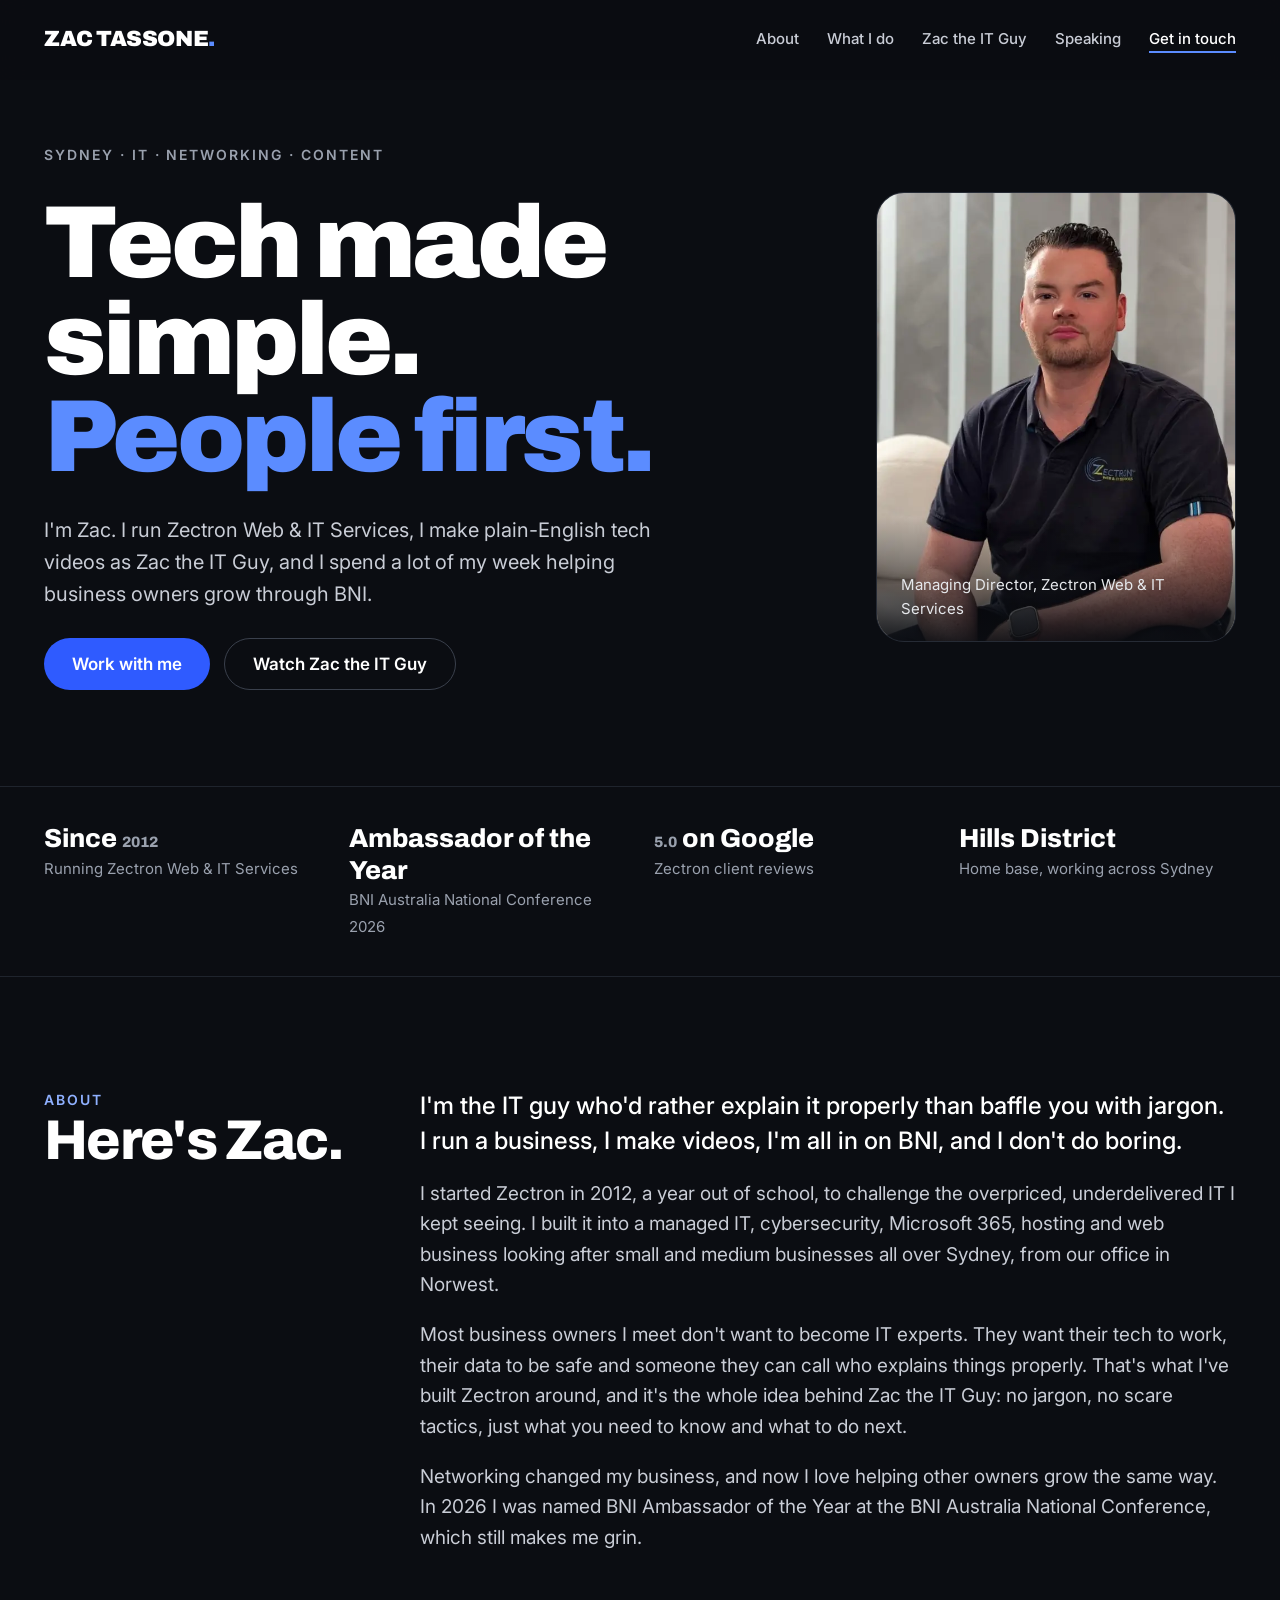
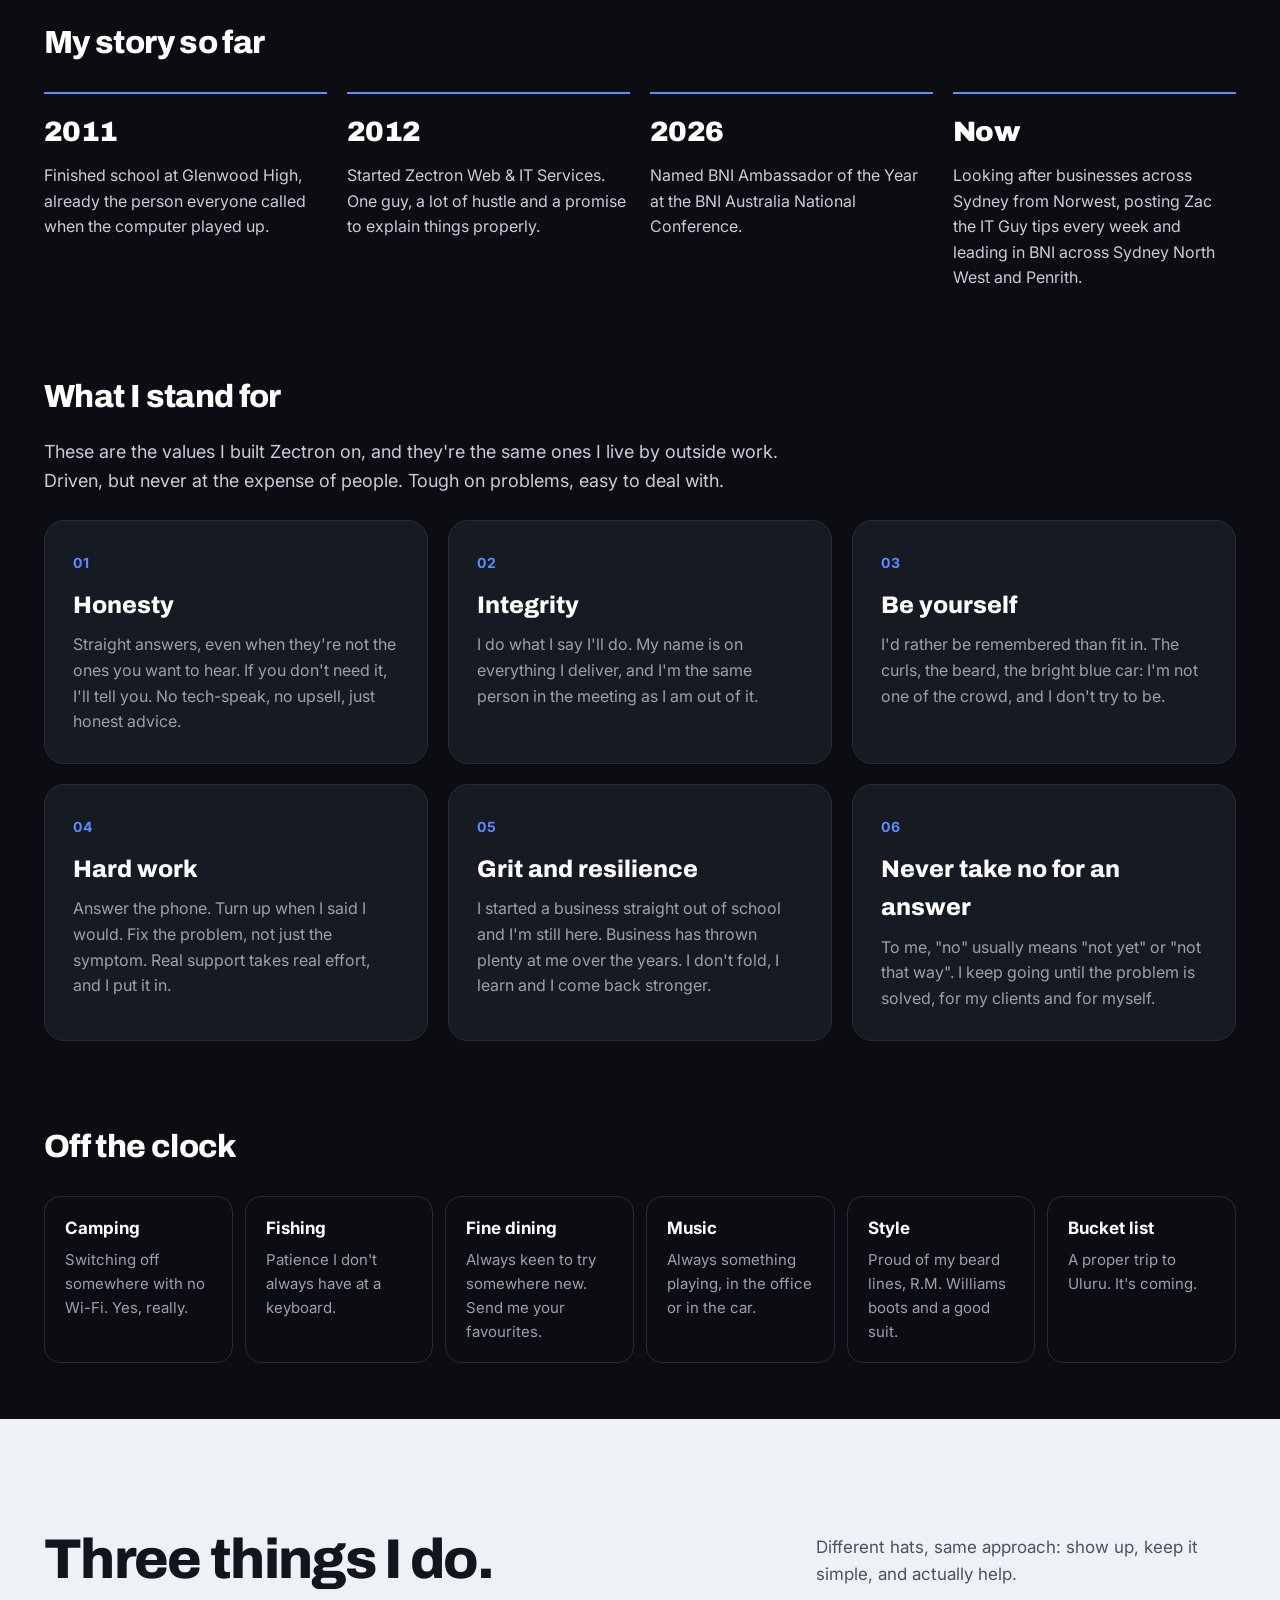
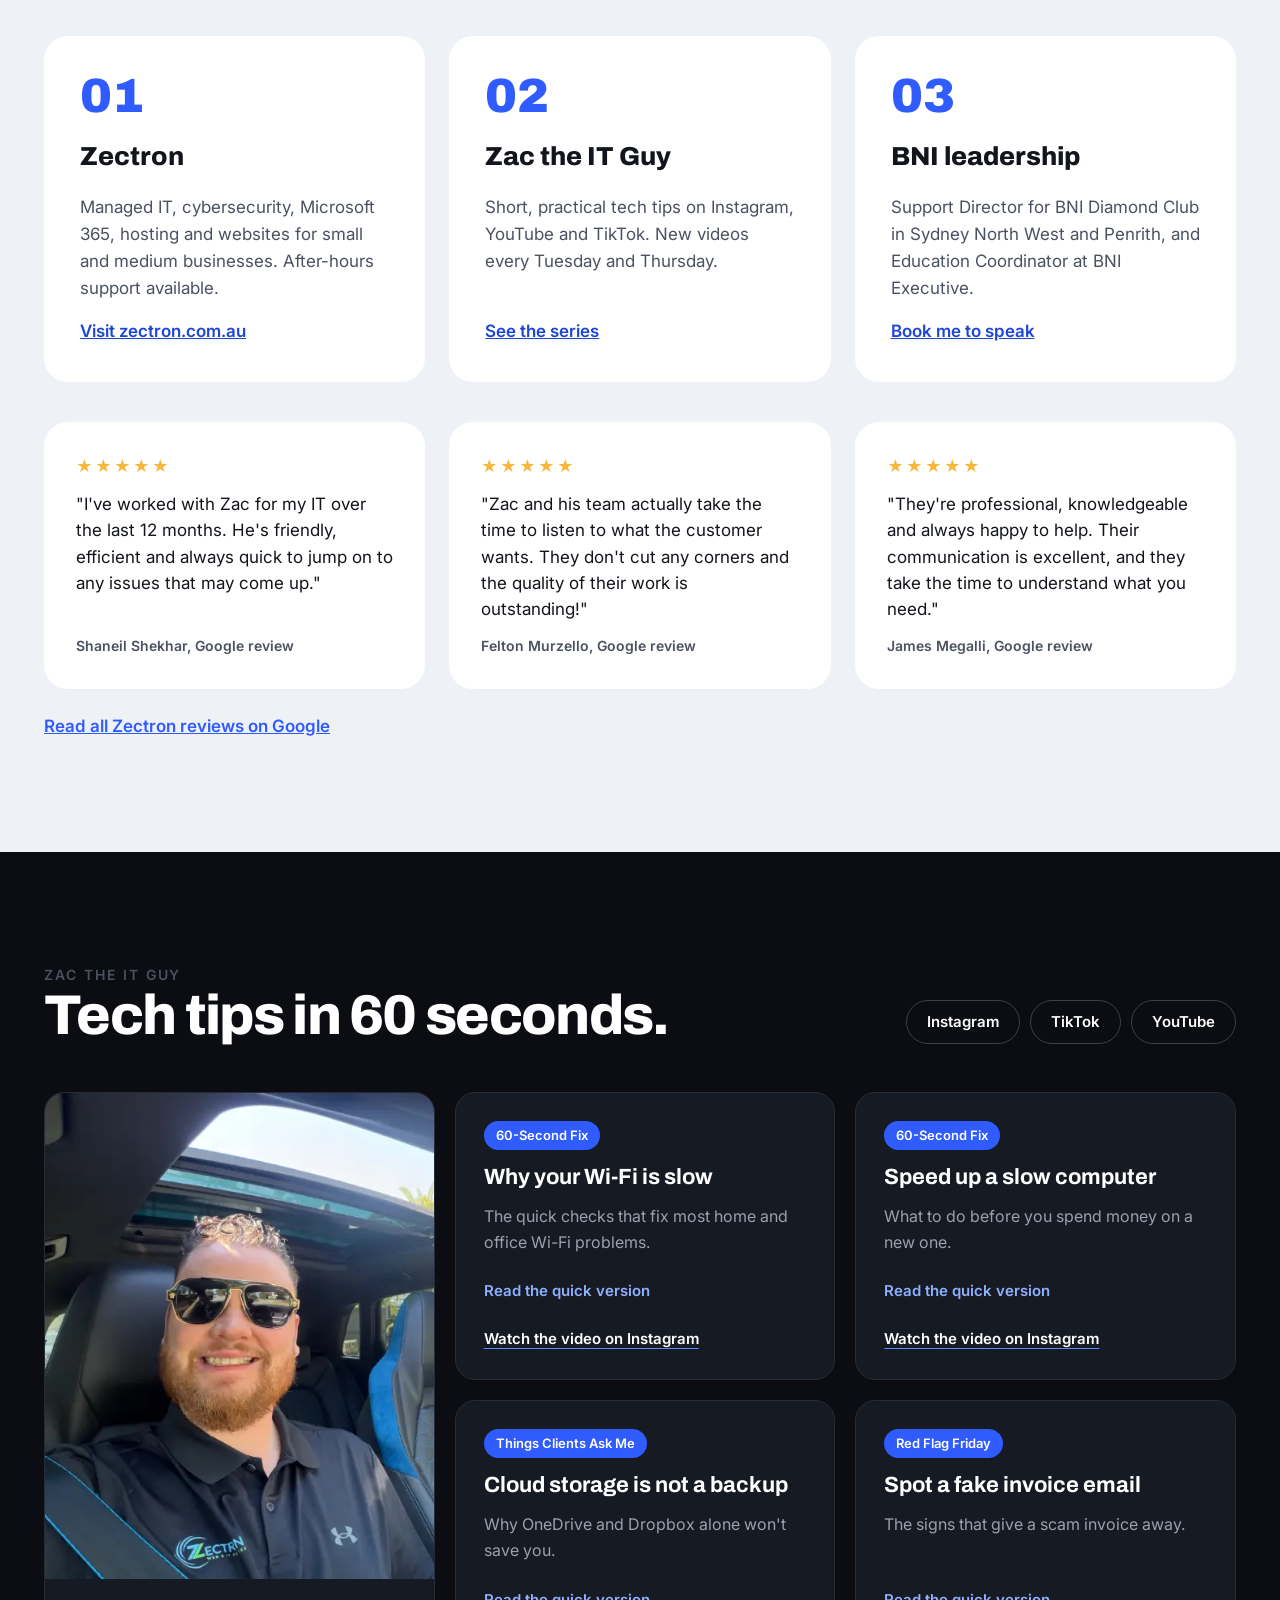
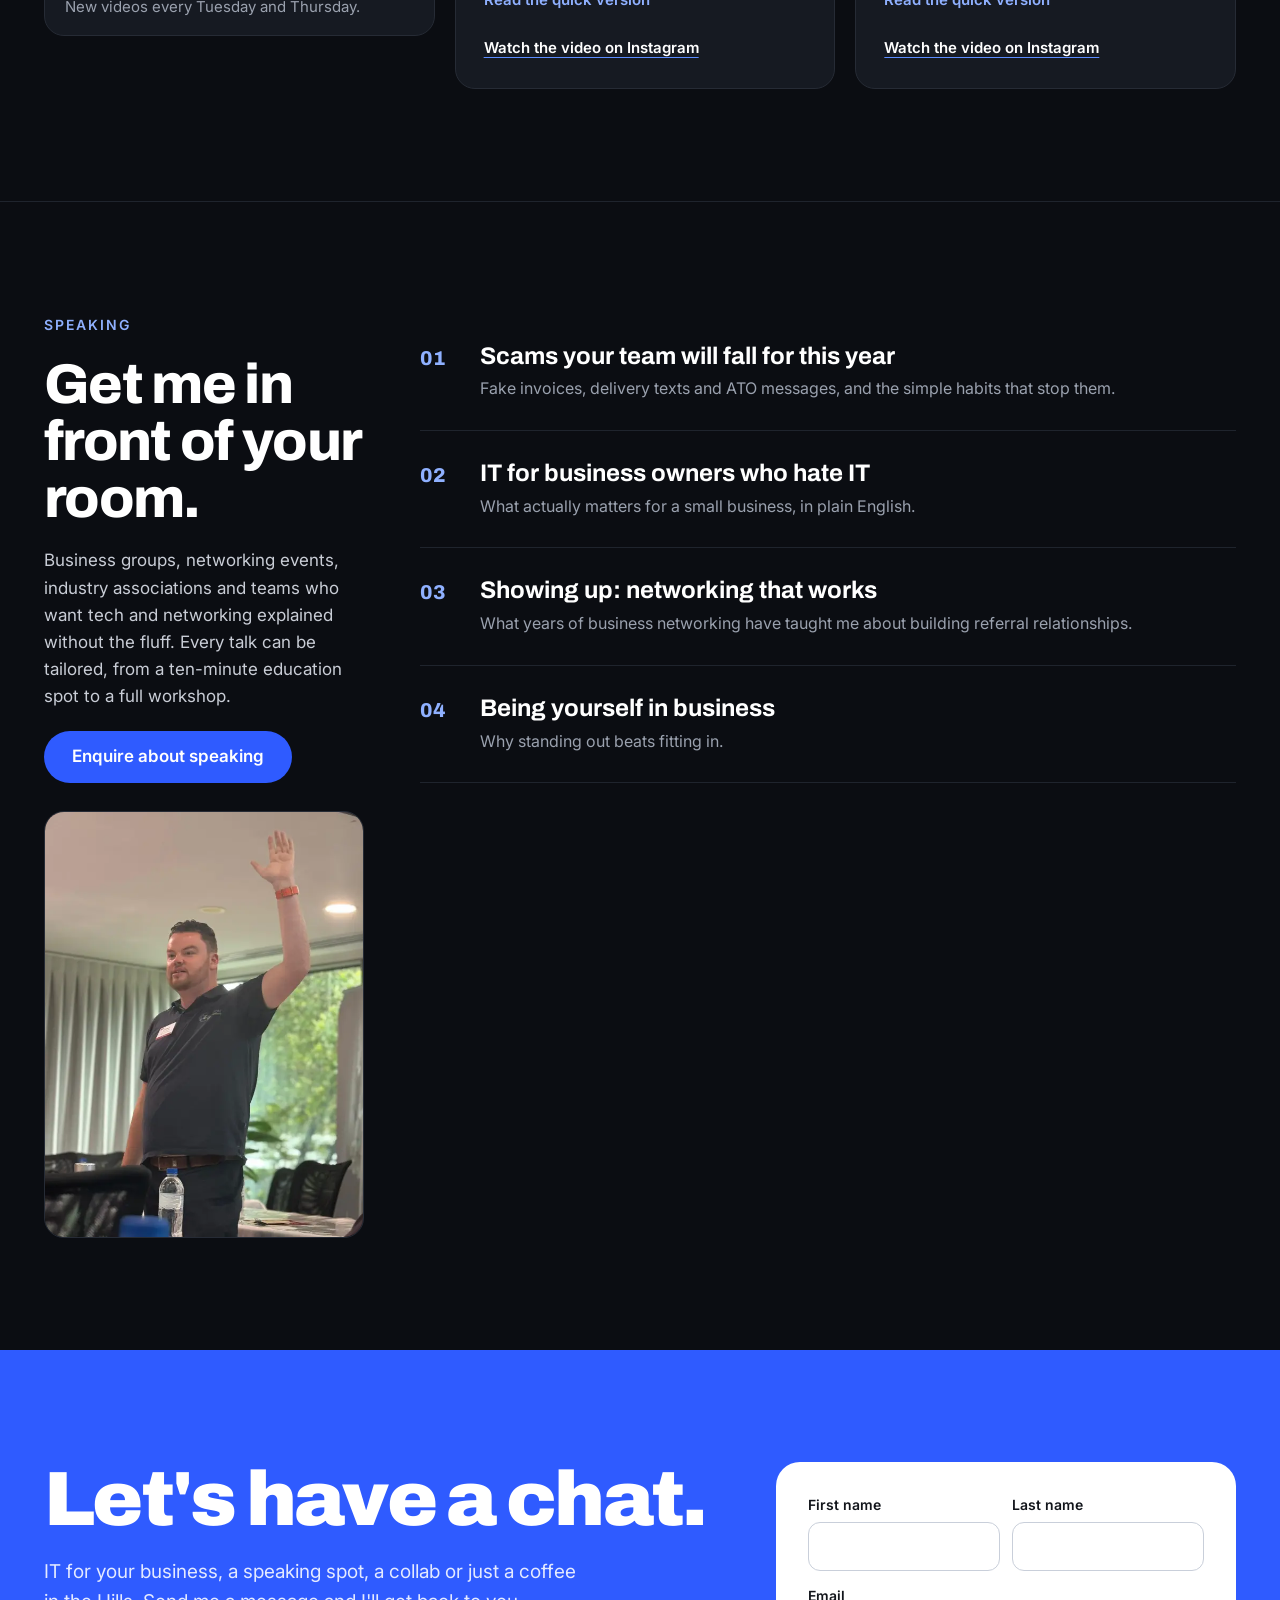
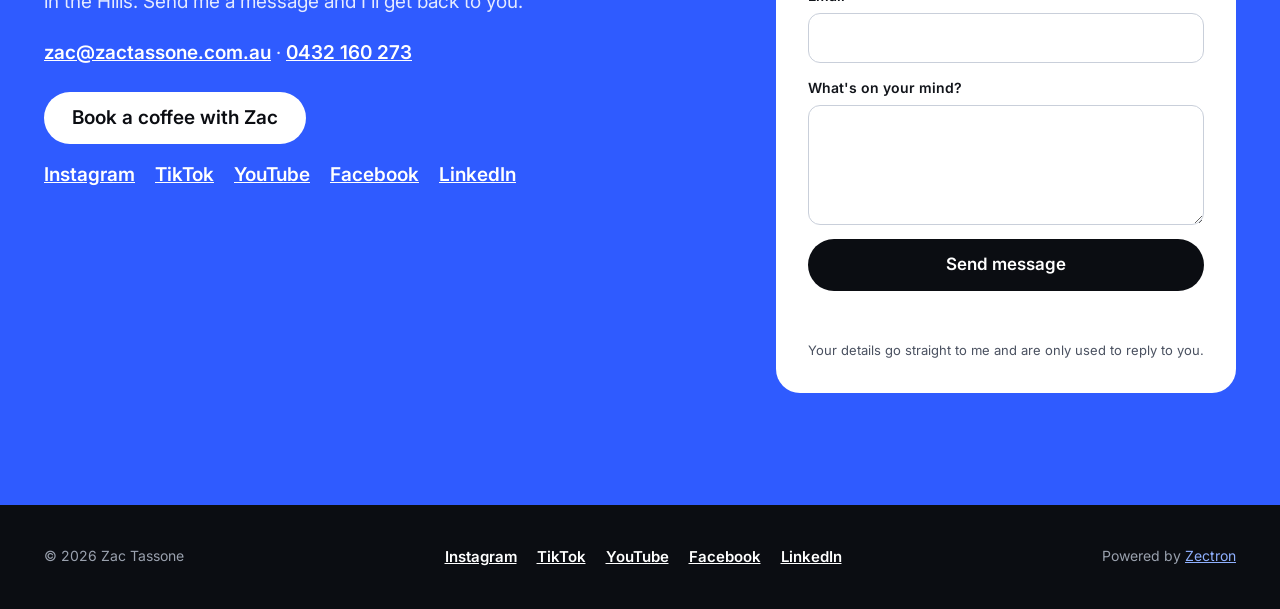
==== commit afdbb64e: "Reviews, booking button, speaking photo, share image" ====
--- a/index.html
+++ b/index.html
@@ -12,8 +12,8 @@
 <meta property="og:title" content="Zac Tassone | Tech made simple. People first.">
 <meta property="og:description" content="Zac Tassone is Managing Director of Zectron Web &amp; IT Services, creator of Zac the IT Guy and BNI Ambassador of the Year 2026, based in Sydney's Hills District.">
 <meta property="og:url" content="https://zactassone.com.au/">
-<meta property="og:image" content="https://zactassone.com.au/assets/og.png">
-<meta property="og:image:width" content="1200"><meta property="og:image:height" content="630">
+<meta property="og:image" content="https://zactassone.com.au/assets/og.jpg">
+<meta property="og:image:alt" content="Zac Tassone, Tech made simple. People first."><meta property="og:image:width" content="1200"><meta property="og:image:height" content="630">
 <meta property="og:locale" content="en_AU">
 <meta name="twitter:card" content="summary_large_image">
 <link rel="icon" href="/assets/favicon.svg" type="image/svg+xml">
@@ -24,8 +24,8 @@
 <link rel="preconnect" href="https://fonts.googleapis.com">
 <link rel="preconnect" href="https://fonts.gstatic.com" crossorigin>
 <link href="https://fonts.googleapis.com/css2?family=Archivo:wght@700;800;900&family=Inter:wght@400;500;600&display=swap" rel="stylesheet">
-<link rel="stylesheet" href="/assets/site.css?v=b81a5407">
-<script src="/assets/site.js?v=b81a5407" defer></script>
+<link rel="stylesheet" href="/assets/site.css?v=1c382ebf">
+<script src="/assets/site.js?v=1c382ebf" defer></script>
 </head>
 <body>
 <a class="skip" href="#content">Skip to content</a>
@@ -52,7 +52,7 @@
   </div>
   <div class="hero-art">
     <div class="badge photo">
-      <img src="/assets/zac.webp?v=b81a5407" width="640" height="800" fetchpriority="high" decoding="async" alt="Zac Tassone, Managing Director of Zectron Web &amp; IT Services">
+      <img src="/assets/zac.webp?v=1c382ebf" width="640" height="800" fetchpriority="high" decoding="async" alt="Zac Tassone, Managing Director of Zectron Web &amp; IT Services">
       <p class="tag">Managing Director, Zectron Web &amp; IT Services</p>
     </div>
   </div>
@@ -60,9 +60,9 @@
 
 <section class="facts" aria-label="Highlights">
   <div class="wrap">
-    <div class="fact reveal"><b>Since 2012</b><span>Running Zectron Web &amp; IT Services</span></div>
+    <div class="fact reveal"><b>Since <span data-count="2012" data-from="2000">2012</span></b><span>Running Zectron Web &amp; IT Services</span></div>
     <div class="fact reveal"><b>Ambassador of the Year</b><span>BNI Australia National Conference 2026</span></div>
-    <div class="fact reveal"><b>5.0 on Google</b><span>Zectron client reviews</span></div>
+    <div class="fact reveal"><b><span data-count="5.0" data-dec="1">5.0</span> on Google</b><span>Zectron client reviews</span></div>
     <div class="fact reveal"><b>Hills District</b><span>Home base, working across Sydney</span></div>
   </div>
 </section>
@@ -143,6 +143,8 @@
         <a href="#speaking">Book me to speak</a>
       </article>
     </div>
+    <div class="reviews"><figure class="review reveal"><p class="stars" aria-label="5 out of 5 stars">&#9733;&#9733;&#9733;&#9733;&#9733;</p><blockquote>"I've worked with Zac for my IT over the last 12 months. He's friendly, efficient and always quick to jump on to any issues that may come up."</blockquote><figcaption>Shaneil Shekhar, Google review</figcaption></figure><figure class="review reveal"><p class="stars" aria-label="5 out of 5 stars">&#9733;&#9733;&#9733;&#9733;&#9733;</p><blockquote>"Zac and his team actually take the time to listen to what the customer wants. They don't cut any corners and the quality of their work is outstanding!"</blockquote><figcaption>Felton Murzello, Google review</figcaption></figure><figure class="review reveal"><p class="stars" aria-label="5 out of 5 stars">&#9733;&#9733;&#9733;&#9733;&#9733;</p><blockquote>"They're professional, knowledgeable and always happy to help. Their communication is excellent, and they take the time to understand what you need."</blockquote><figcaption>James Megalli, Google review</figcaption></figure></div>
+    <p class="reviews-more"><a href="https://search.google.com/local/reviews?placeid=ChIJq6qm_jefEmsRmGw03cANiQY" target="_blank" rel="noopener">Read all Zectron reviews on Google</a></p>
   </div>
 </section>
 
@@ -156,10 +158,10 @@
   </div>
   <div class="tips-body">
     <figure class="tips-photo reveal">
-      <img src="/assets/zac-it-guy.webp?v=b81a5407" width="480" height="600" loading="lazy" decoding="async" alt="Zac Tassone, Zac the IT Guy, smiling in his car in a Zectron polo">
+      <img src="/assets/zac-it-guy.webp?v=1c382ebf" width="480" height="600" loading="lazy" decoding="async" alt="Zac Tassone, Zac the IT Guy, smiling in his car in a Zectron polo">
       <figcaption>New videos every Tuesday and Thursday.</figcaption>
     </figure>
-    <div class="tip-grid"><article class="tip reveal" id="tip-wifi"><span class="pill">60-Second Fix</span><h3>Why your Wi-Fi is slow</h3><p>The quick checks that fix most home and office Wi-Fi problems.</p><details class="tip-more"><summary>Read the quick version</summary><ul><li>Restart the router and modem, in that order, and give them two minutes.</li><li>Move the router out of cupboards and away from the floor, TVs and fish tanks.</li><li>Check how many devices are connected. Old phones and smart plugs add up.</li><li>Use the 5 GHz network when you are close to the router, 2.4 GHz when you are further away.</li><li>If it is still slow on a cable, the problem is your internet plan, not your Wi-Fi.</li></ul></details></article><article class="tip reveal" id="tip-slow-computer"><span class="pill">60-Second Fix</span><h3>Speed up a slow computer</h3><p>What to do before you spend money on a new one.</p><details class="tip-more"><summary>Read the quick version</summary><ul><li>Restart it properly. Most slow computers have not been restarted in weeks.</li><li>Check what starts automatically and turn off anything you don't need.</li><li>Make sure you have at least 15 to 20 percent free disk space.</li><li>Install pending updates, then restart again.</li><li>If it still has a spinning hard drive, an SSD upgrade is often cheaper than a new machine.</li></ul></details></article><article class="tip reveal" id="tip-cloud-backup"><span class="pill">Things Clients Ask Me</span><h3>Cloud storage is not a backup</h3><p>Why OneDrive and Dropbox alone won't save you.</p><details class="tip-more"><summary>Read the quick version</summary><ul><li>Sync tools copy your mistakes too: delete a file and it disappears everywhere.</li><li>Ransomware can encrypt synced files just as easily as local ones.</li><li>Version history has limits on how far back it goes.</li><li>A real backup is a separate copy, kept somewhere else, that you have tested restoring.</li><li>For a business, Microsoft 365 needs its own backup. Microsoft says so in its own service agreement.</li></ul></details></article><article class="tip reveal" id="tip-fake-invoice"><span class="pill">Red Flag Friday</span><h3>Spot a fake invoice email</h3><p>The signs that give a scam invoice away.</p><details class="tip-more"><summary>Read the quick version</summary><ul><li>Bank details have "changed" and the email says it is urgent.</li><li>The sender address is close to right but not quite.</li><li>The invoice is for something you don't recognise, or it is a supplier you pay but the wording feels off.</li><li>Always confirm new bank details with a phone call to a number you already have, never one in the email.</li><li>If in doubt, forward it to your IT person before you pay anything.</li></ul></details></article></div>
+    <div class="tip-grid"><article class="tip reveal" id="tip-wifi"><span class="pill">60-Second Fix</span><h3>Why your Wi-Fi is slow</h3><p>The quick checks that fix most home and office Wi-Fi problems.</p><details class="tip-more"><summary>Read the quick version</summary><ul><li>Restart the router and modem, in that order, and give them two minutes.</li><li>Move the router out of cupboards and away from the floor, TVs and fish tanks.</li><li>Check how many devices are connected. Old phones and smart plugs add up.</li><li>Use the 5 GHz network when you are close to the router, 2.4 GHz when you are further away.</li><li>If it is still slow on a cable, the problem is your internet plan, not your Wi-Fi.</li></ul></details><a class="tip-watch" href="https://www.instagram.com/zactheitguy/" target="_blank" rel="noopener">Watch the video on Instagram</a></article><article class="tip reveal" id="tip-slow-computer"><span class="pill">60-Second Fix</span><h3>Speed up a slow computer</h3><p>What to do before you spend money on a new one.</p><details class="tip-more"><summary>Read the quick version</summary><ul><li>Restart it properly. Most slow computers have not been restarted in weeks.</li><li>Check what starts automatically and turn off anything you don't need.</li><li>Make sure you have at least 15 to 20 percent free disk space.</li><li>Install pending updates, then restart again.</li><li>If it still has a spinning hard drive, an SSD upgrade is often cheaper than a new machine.</li></ul></details><a class="tip-watch" href="https://www.instagram.com/zactheitguy/" target="_blank" rel="noopener">Watch the video on Instagram</a></article><article class="tip reveal" id="tip-cloud-backup"><span class="pill">Things Clients Ask Me</span><h3>Cloud storage is not a backup</h3><p>Why OneDrive and Dropbox alone won't save you.</p><details class="tip-more"><summary>Read the quick version</summary><ul><li>Sync tools copy your mistakes too: delete a file and it disappears everywhere.</li><li>Ransomware can encrypt synced files just as easily as local ones.</li><li>Version history has limits on how far back it goes.</li><li>A real backup is a separate copy, kept somewhere else, that you have tested restoring.</li><li>For a business, Microsoft 365 needs its own backup. Microsoft says so in its own service agreement.</li></ul></details><a class="tip-watch" href="https://www.instagram.com/zactheitguy/" target="_blank" rel="noopener">Watch the video on Instagram</a></article><article class="tip reveal" id="tip-fake-invoice"><span class="pill">Red Flag Friday</span><h3>Spot a fake invoice email</h3><p>The signs that give a scam invoice away.</p><details class="tip-more"><summary>Read the quick version</summary><ul><li>Bank details have "changed" and the email says it is urgent.</li><li>The sender address is close to right but not quite.</li><li>The invoice is for something you don't recognise, or it is a supplier you pay but the wording feels off.</li><li>Always confirm new bank details with a phone call to a number you already have, never one in the email.</li><li>If in doubt, forward it to your IT person before you pay anything.</li></ul></details><a class="tip-watch" href="https://www.instagram.com/zactheitguy/" target="_blank" rel="noopener">Watch the video on Instagram</a></article></div>
   </div>
 </section>
 
@@ -168,10 +170,11 @@
     <div class="side" style="display:flex;flex-direction:column;gap:20px">
       <p class="eyebrow" style="margin:0">Speaking</p>
       <h2 class="display">Get me in front of your room.</h2>
-      <p style="margin:0;color:var(--muted)">BNI chapters, business groups and teams who want tech and networking explained without the fluff. Every talk can be tailored, from a ten-minute education spot to a full workshop.</p>
+      <p style="margin:0;color:var(--muted)">Business groups, networking events, industry associations and teams who want tech and networking explained without the fluff. Every talk can be tailored, from a ten-minute education spot to a full workshop.</p>
       <a class="btn btn-primary" style="align-self:flex-start" href="#contact">Enquire about speaking</a>
-    </div>
-    <div class="main" style="gap:0"><div class="talk reveal"><span class="n">01</span><div><h3>Scams your team will fall for this year</h3><p>Fake invoices, delivery texts and ATO messages, and the simple habits that stop them.</p></div></div><div class="talk reveal"><span class="n">02</span><div><h3>IT for business owners who hate IT</h3><p>What actually matters for a small business, in plain English.</p></div></div><div class="talk reveal"><span class="n">03</span><div><h3>Showing up: networking that works</h3><p>Lessons from BNI leadership on building referral relationships.</p></div></div><div class="talk reveal"><span class="n">04</span><div><h3>Being yourself in business</h3><p>Why standing out beats fitting in.</p></div></div></div>
+      <img class="speak-photo reveal" src="/assets/zac-speaking.webp?v=1c382ebf" width="600" height="800" loading="lazy" decoding="async" alt="Zac Tassone presenting a business education session">
+    </div>
+    <div class="main" style="gap:0"><div class="talk reveal"><span class="n">01</span><div><h3>Scams your team will fall for this year</h3><p>Fake invoices, delivery texts and ATO messages, and the simple habits that stop them.</p></div></div><div class="talk reveal"><span class="n">02</span><div><h3>IT for business owners who hate IT</h3><p>What actually matters for a small business, in plain English.</p></div></div><div class="talk reveal"><span class="n">03</span><div><h3>Showing up: networking that works</h3><p>What years of business networking have taught me about building referral relationships.</p></div></div><div class="talk reveal"><span class="n">04</span><div><h3>Being yourself in business</h3><p>Why standing out beats fitting in.</p></div></div></div>
   </div>
 </section>
 
@@ -181,6 +184,7 @@
       <h2>Let's have a chat.</h2>
       <p>IT for your business, a speaking spot, a collab or just a coffee in the Hills. Send me a message and I'll get back to you.</p>
       <p style="margin-top:20px"><a href="mailto:zac@zactassone.com.au" style="color:#fff;font-weight:600">zac@zactassone.com.au</a> &middot; <a href="tel:+61432160273" style="color:#fff;font-weight:600">0432 160 273</a></p>
+      <p style="margin-top:24px"><a class="btn btn-book" href="https://www.zectron.com.au/bookwithzac/" target="_blank" rel="noopener">Book a coffee with Zac</a></p>
       <p class="social-row" style="margin-top:16px"><a href="https://www.instagram.com/zactheitguy/" target="_blank" rel="noopener me">Instagram</a><a href="https://www.tiktok.com/@zac.the.it.guy" target="_blank" rel="noopener me">TikTok</a><a href="https://www.youtube.com/channel/UCYCZYnOmMo0ZXm13_HjDv8Q" target="_blank" rel="noopener me">YouTube</a><a href="https://www.facebook.com/share/19N25KuHem/" target="_blank" rel="noopener me">Facebook</a><a href="https://www.linkedin.com/in/zac-t/" target="_blank" rel="noopener me">LinkedIn</a></p>
     </div>
     <form class="form" data-hs novalidate aria-label="Contact form">
--- a/assets/site.css
+++ b/assets/site.css
@@ -150,6 +150,16 @@
 .oc{border:1px solid #262B35;border-radius:16px;padding:18px 20px;display:flex;flex-direction:column;gap:6px}
 .oc b{color:#fff;font-size:17px}
 .oc span{color:var(--dim);font-size:15px}
+.reviews{display:grid;grid-template-columns:repeat(3,minmax(0,1fr));gap:24px;margin-top:-8px}
+@media (max-width:900px){.reviews{grid-template-columns:1fr}}
+.review{margin:0;background:#fff;border-radius:24px;padding:32px;display:flex;flex-direction:column;gap:12px}
+.review .stars{margin:0;color:#F5B83D;letter-spacing:2px;font-size:16px}
+.review blockquote{margin:0;color:#12151B;font-size:17px;line-height:1.55}
+.review figcaption{color:#4A5160;font-size:14px;font-weight:600;margin-top:auto}
+.reviews-more{margin:-24px 0 0}.reviews-more a{color:var(--blue);font-weight:600}
+.btn-book{background:#fff;color:#0B0D12}.btn-book:hover{background:#E6E8EC}
+.tip-watch{color:#fff;font-weight:600;font-size:15px;text-decoration:underline;text-underline-offset:4px;text-decoration-color:var(--accent)}
+.speak-photo{display:block;width:100%;height:auto;aspect-ratio:3/4;object-fit:cover;border-radius:20px;border:1px solid #262B35;margin-top:8px;max-width:420px}
 .badge.photo{padding:0}
 .badge.photo img{position:absolute;inset:0;width:100%;height:100%;object-fit:cover;object-position:center 20%}
 .badge.photo .tag{position:relative;margin:0;padding:56px 24px 20px;color:#E6E8EC;background:linear-gradient(to top,rgba(11,13,18,.92),rgba(11,13,18,0))}
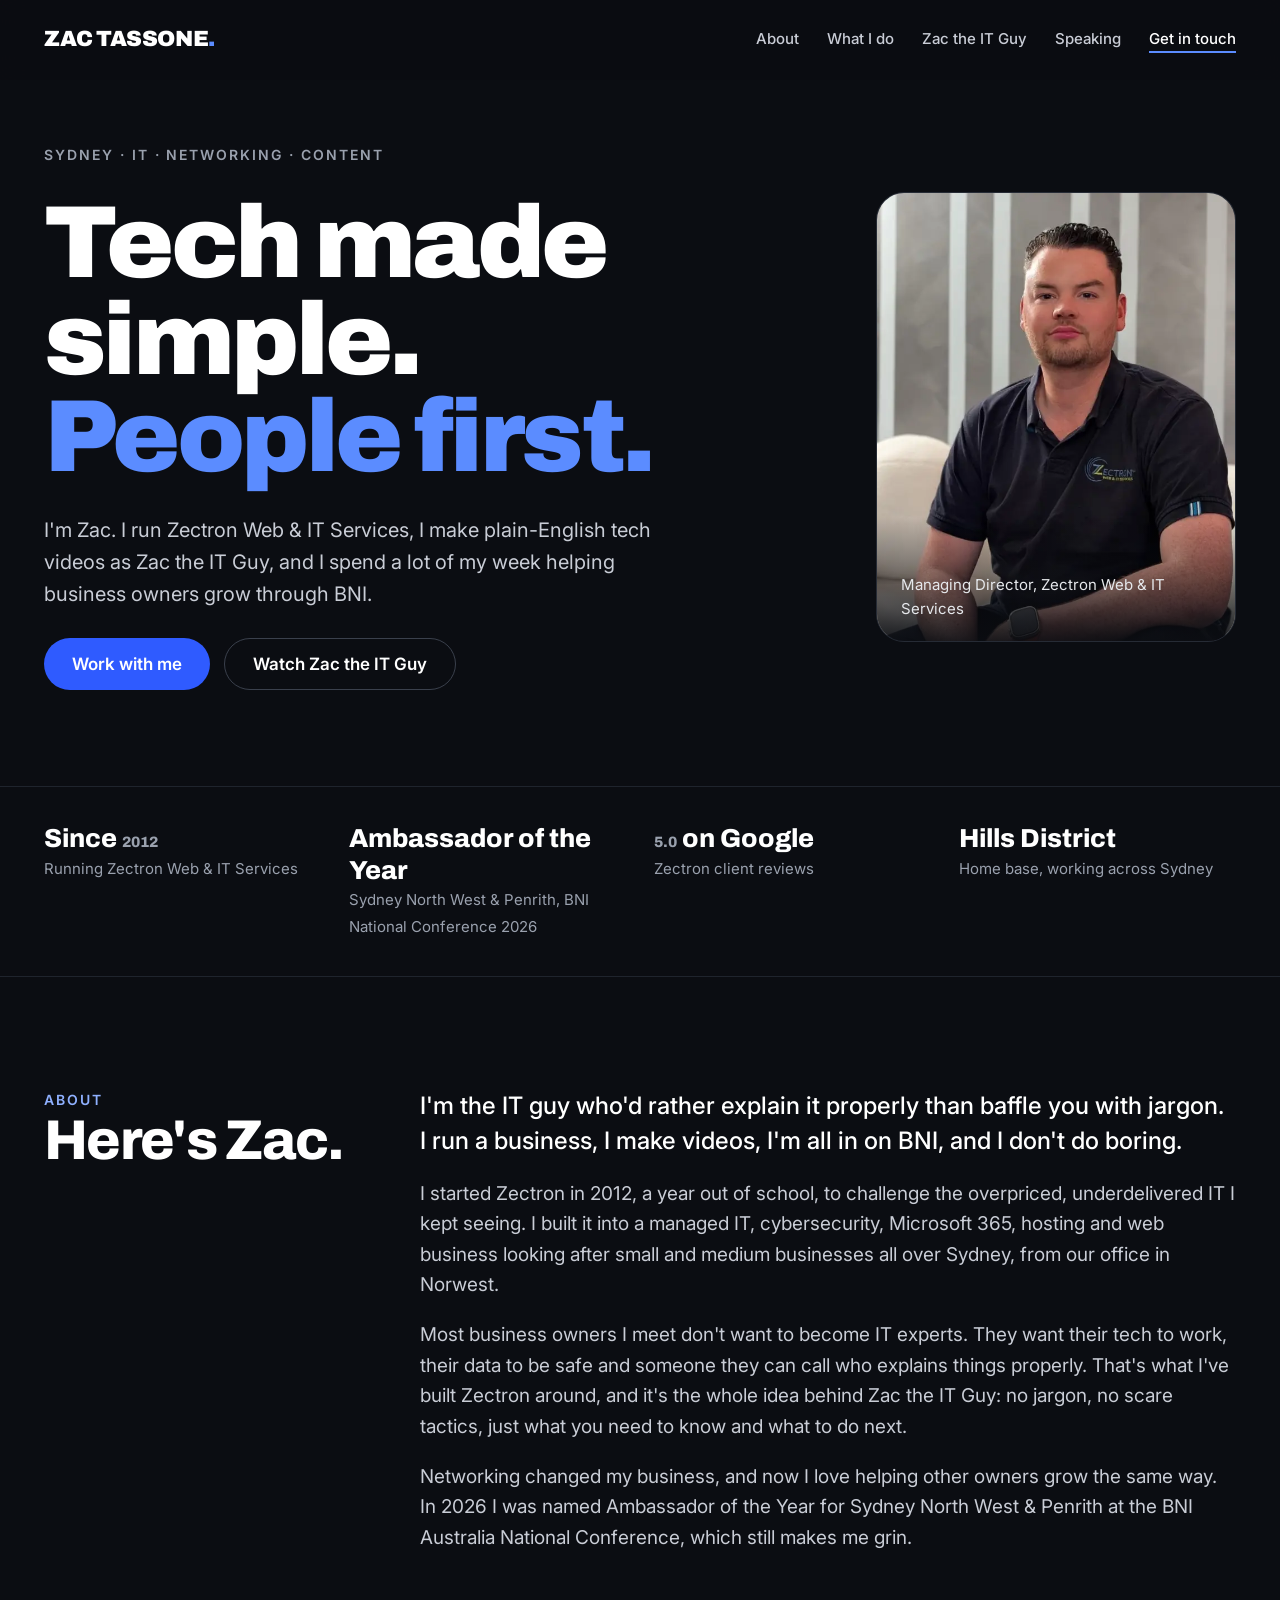
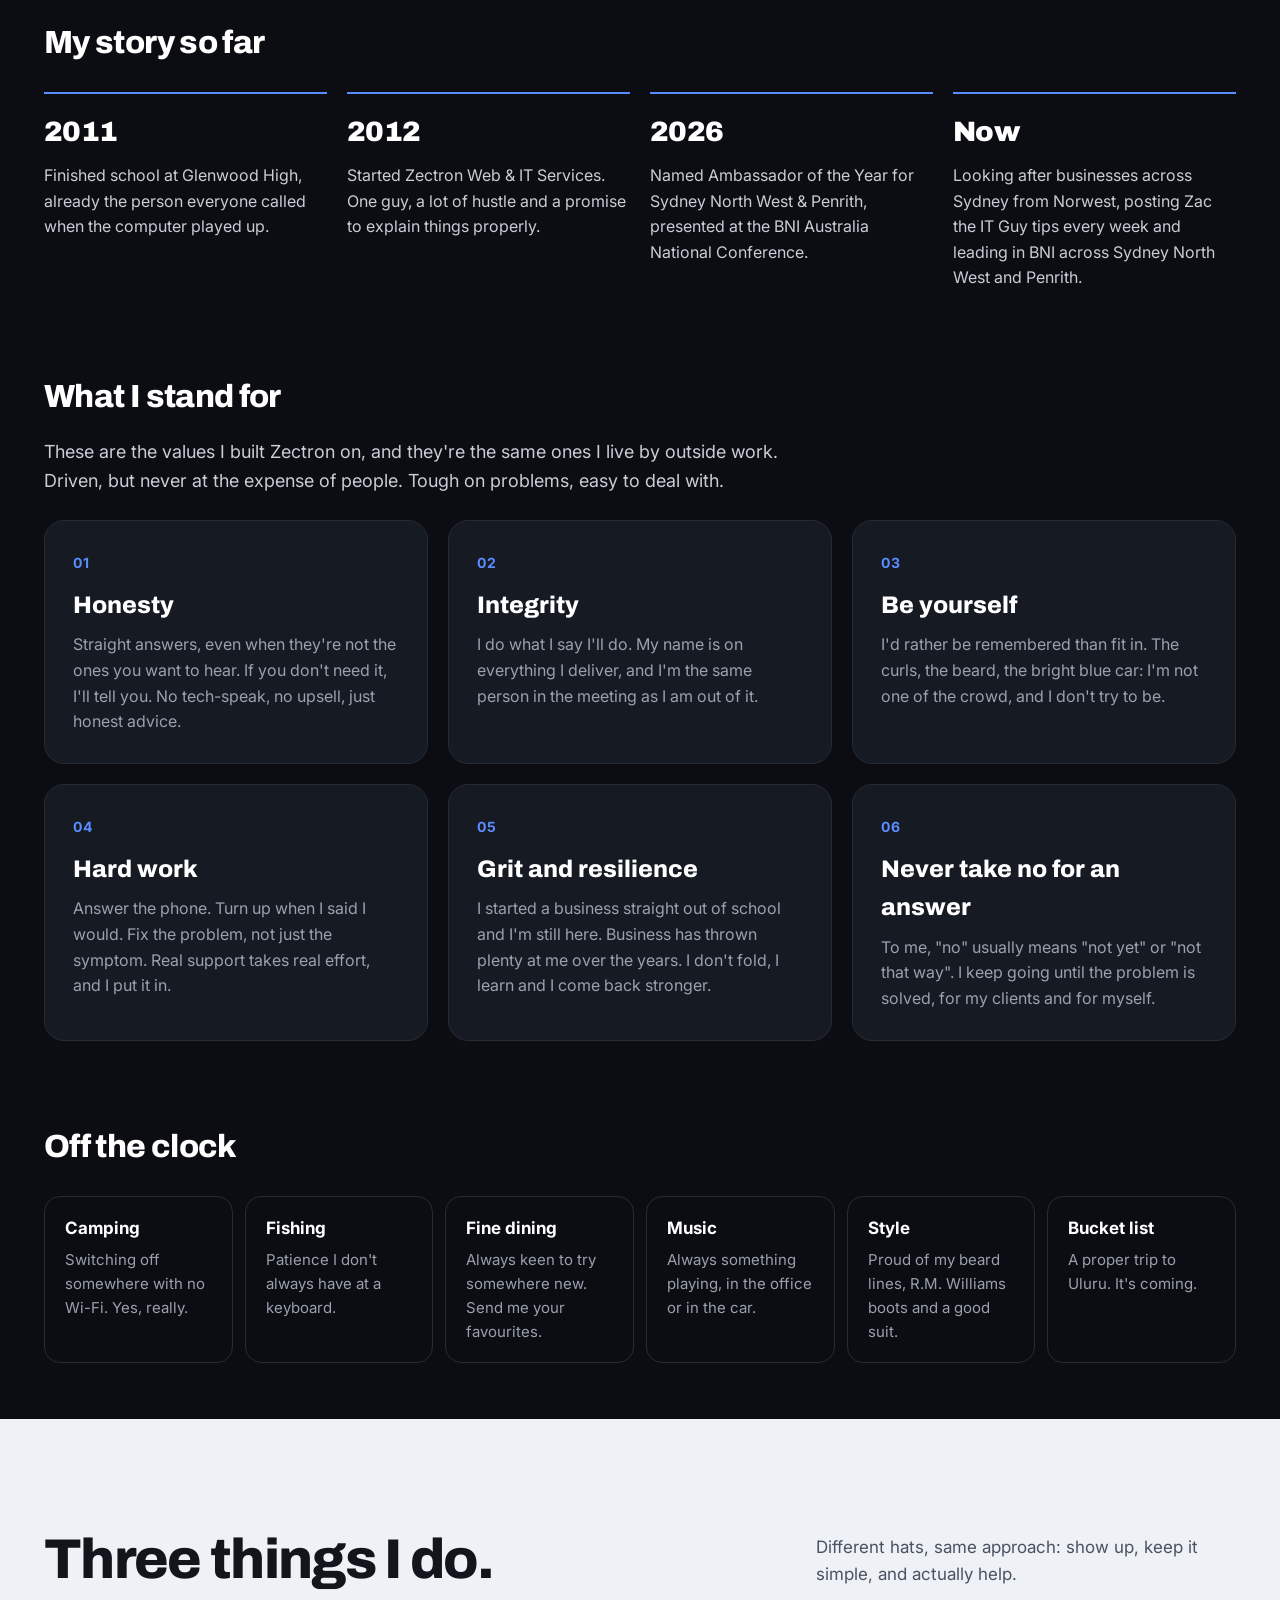
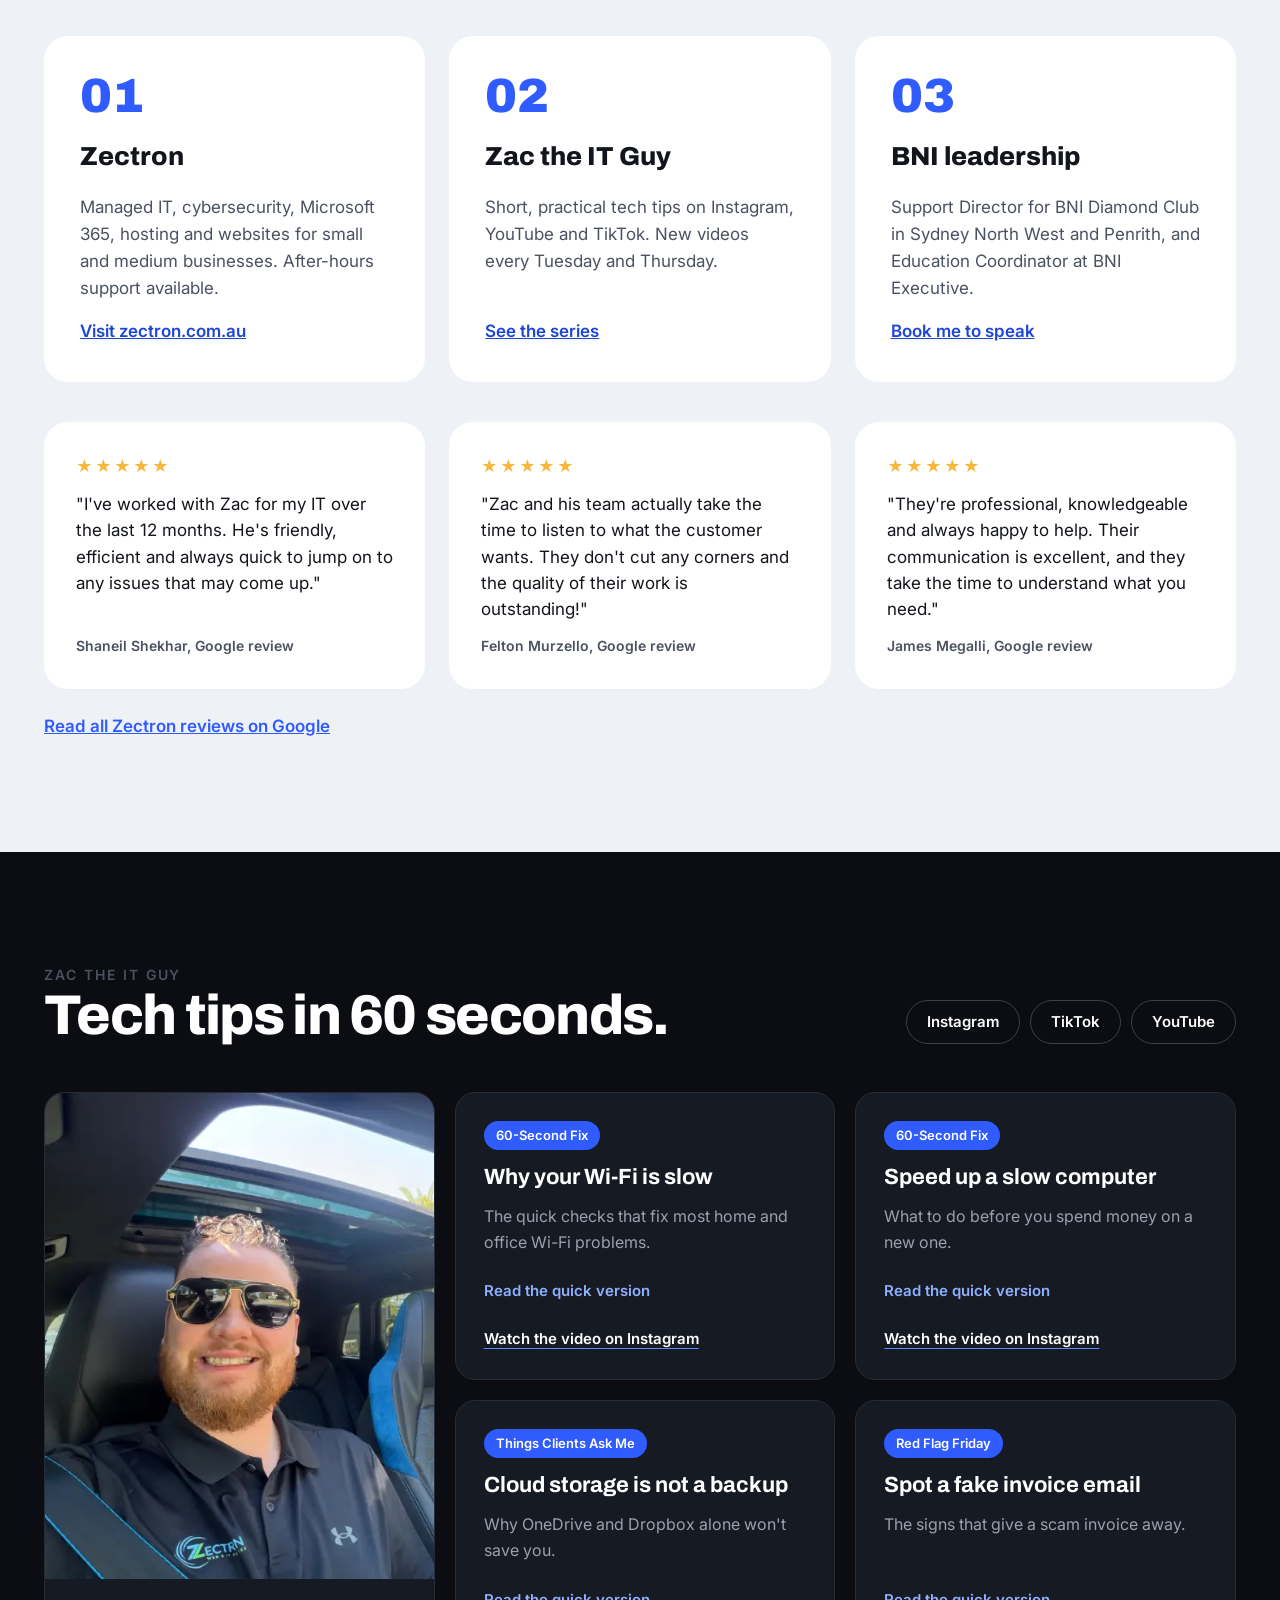
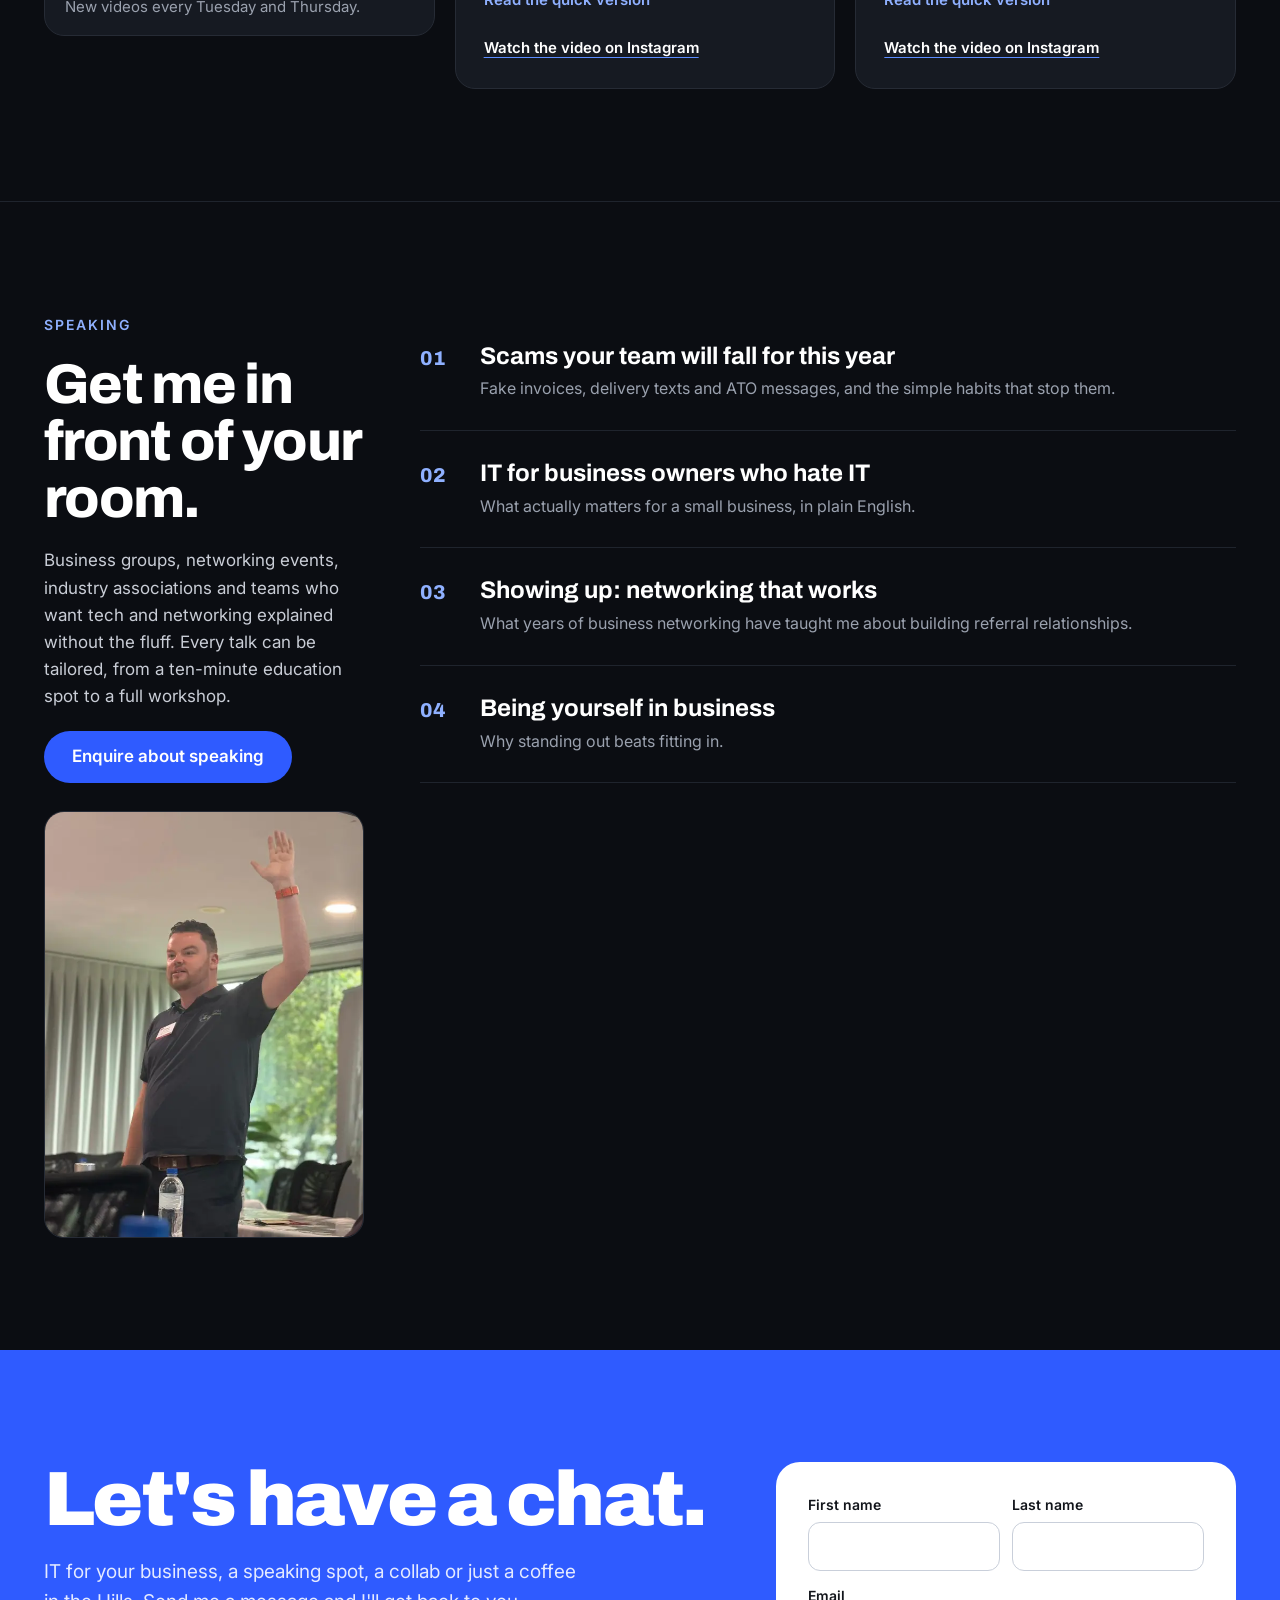
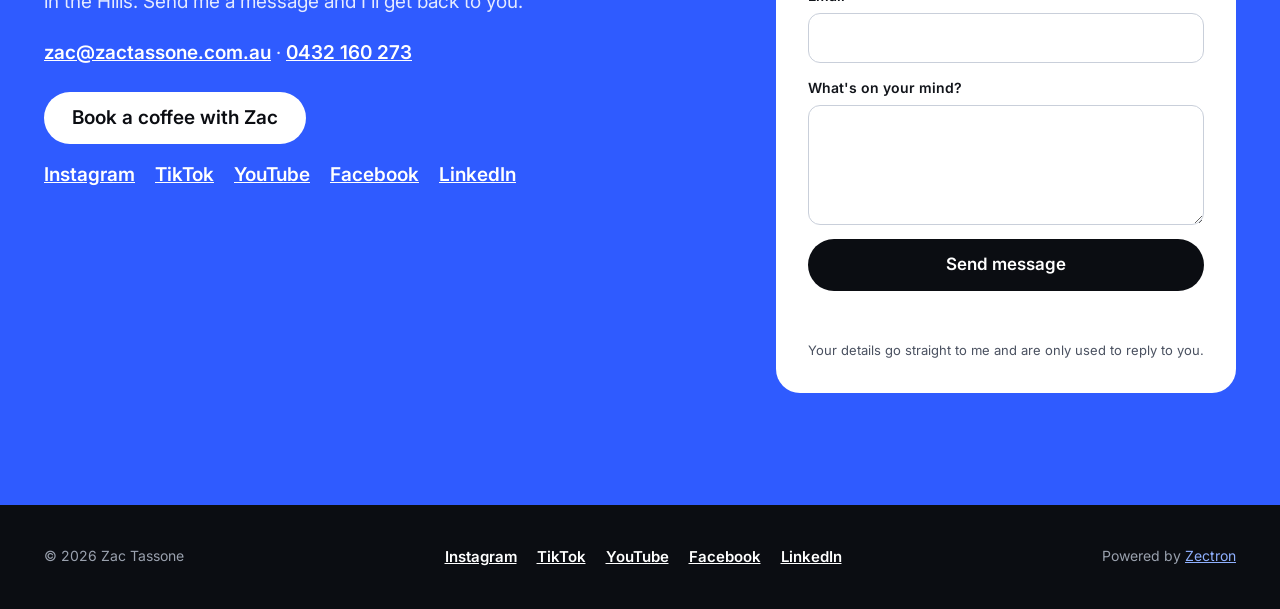
==== commit 22b262d5: "Clarify award: Ambassador of the Year, Sydney North West and Penrith" ====
--- a/index.html
+++ b/index.html
@@ -4,13 +4,13 @@
 <meta charset="utf-8">
 <meta name="viewport" content="width=device-width, initial-scale=1">
 <title>Zac Tassone | Tech made simple. People first.</title>
-<meta name="description" content="Zac Tassone is Managing Director of Zectron Web &amp; IT Services, creator of Zac the IT Guy and BNI Ambassador of the Year 2026, based in Sydney's Hills District.">
+<meta name="description" content="Zac Tassone is Managing Director of Zectron Web &amp; IT Services, creator of Zac the IT Guy and 2026 BNI Ambassador of the Year for Sydney North West &amp; Penrith, based in Sydney's Hills District.">
 <link rel="canonical" href="https://zactassone.com.au/">
 <meta name="theme-color" content="#0B0D12">
 <meta property="og:type" content="website">
 <meta property="og:site_name" content="Zac Tassone">
 <meta property="og:title" content="Zac Tassone | Tech made simple. People first.">
-<meta property="og:description" content="Zac Tassone is Managing Director of Zectron Web &amp; IT Services, creator of Zac the IT Guy and BNI Ambassador of the Year 2026, based in Sydney's Hills District.">
+<meta property="og:description" content="Zac Tassone is Managing Director of Zectron Web &amp; IT Services, creator of Zac the IT Guy and 2026 BNI Ambassador of the Year for Sydney North West &amp; Penrith, based in Sydney's Hills District.">
 <meta property="og:url" content="https://zactassone.com.au/">
 <meta property="og:image" content="https://zactassone.com.au/assets/og.jpg">
 <meta property="og:image:alt" content="Zac Tassone, Tech made simple. People first."><meta property="og:image:width" content="1200"><meta property="og:image:height" content="630">
@@ -18,7 +18,7 @@
 <meta name="twitter:card" content="summary_large_image">
 <link rel="icon" href="/assets/favicon.svg" type="image/svg+xml">
 <link rel="apple-touch-icon" href="/assets/apple-touch-icon.png">
-<script type="application/ld+json">{"@context":"https://schema.org","@type":"Person","@id":"https://zactassone.com.au/#zac","name":"Zac Tassone","url":"https://zactassone.com.au/","email":"mailto:zac@zactassone.com.au","image":"https://zactassone.com.au/assets/zac.webp","jobTitle":"Managing Director","worksFor":{"@type":"Organization","name":"Zectron Web & IT Services","url":"https://www.zectron.com.au"},"address":{"@type":"PostalAddress","addressLocality":"Hills District","addressRegion":"NSW","addressCountry":"AU"},"award":"BNI Australia Ambassador of the Year 2026","knowsAbout":["Managed IT","Cybersecurity","Microsoft 365","Small business technology","Business networking"],"sameAs":["https://www.instagram.com/zactheitguy/","https://www.tiktok.com/@zac.the.it.guy","https://www.youtube.com/channel/UCYCZYnOmMo0ZXm13_HjDv8Q","https://www.facebook.com/share/19N25KuHem/","https://www.linkedin.com/in/zac-t/"]}</script>
+<script type="application/ld+json">{"@context":"https://schema.org","@type":"Person","@id":"https://zactassone.com.au/#zac","name":"Zac Tassone","url":"https://zactassone.com.au/","email":"mailto:zac@zactassone.com.au","image":"https://zactassone.com.au/assets/zac.webp","jobTitle":"Managing Director","worksFor":{"@type":"Organization","name":"Zectron Web & IT Services","url":"https://www.zectron.com.au"},"address":{"@type":"PostalAddress","addressLocality":"Hills District","addressRegion":"NSW","addressCountry":"AU"},"award":"BNI Ambassador of the Year 2026, Sydney North West & Penrith (BNI Australia National Conference)","knowsAbout":["Managed IT","Cybersecurity","Microsoft 365","Small business technology","Business networking"],"sameAs":["https://www.instagram.com/zactheitguy/","https://www.tiktok.com/@zac.the.it.guy","https://www.youtube.com/channel/UCYCZYnOmMo0ZXm13_HjDv8Q","https://www.facebook.com/share/19N25KuHem/","https://www.linkedin.com/in/zac-t/"]}</script>
 <script type="application/ld+json">{"@context":"https://schema.org","@type":"WebSite","name":"Zac Tassone","url":"https://zactassone.com.au/"}</script>
 <script type="application/ld+json">{"@context":"https://schema.org","@type":"ItemList","name":"Zac the IT Guy tips","itemListElement":[{"@type":"ListItem","position":1,"name":"Why your Wi-Fi is slow","url":"https://zactassone.com.au/#tip-wifi"},{"@type":"ListItem","position":2,"name":"Speed up a slow computer","url":"https://zactassone.com.au/#tip-slow-computer"},{"@type":"ListItem","position":3,"name":"Cloud storage is not a backup","url":"https://zactassone.com.au/#tip-cloud-backup"},{"@type":"ListItem","position":4,"name":"Spot a fake invoice email","url":"https://zactassone.com.au/#tip-fake-invoice"}]}</script>
 <link rel="preconnect" href="https://fonts.googleapis.com">
@@ -61,7 +61,7 @@
 <section class="facts" aria-label="Highlights">
   <div class="wrap">
     <div class="fact reveal"><b>Since <span data-count="2012" data-from="2000">2012</span></b><span>Running Zectron Web &amp; IT Services</span></div>
-    <div class="fact reveal"><b>Ambassador of the Year</b><span>BNI Australia National Conference 2026</span></div>
+    <div class="fact reveal"><b>Ambassador of the Year</b><span>Sydney North West &amp; Penrith, BNI National Conference 2026</span></div>
     <div class="fact reveal"><b><span data-count="5.0" data-dec="1">5.0</span> on Google</b><span>Zectron client reviews</span></div>
     <div class="fact reveal"><b>Hills District</b><span>Home base, working across Sydney</span></div>
   </div>
@@ -77,7 +77,7 @@
       <p class="about-lead">I'm the IT guy who'd rather explain it properly than baffle you with jargon. I run a business, I make videos, I'm all in on BNI, and I don't do boring.</p>
       <p>I started Zectron in 2012, a year out of school, to challenge the overpriced, underdelivered IT I kept seeing. I built it into a managed IT, cybersecurity, Microsoft 365, hosting and web business looking after small and medium businesses all over Sydney, from our office in Norwest.</p>
       <p>Most business owners I meet don't want to become IT experts. They want their tech to work, their data to be safe and someone they can call who explains things properly. That's what I've built Zectron around, and it's the whole idea behind Zac the IT Guy: no jargon, no scare tactics, just what you need to know and what to do next.</p>
-      <p>Networking changed my business, and now I love helping other owners grow the same way. In 2026 I was named BNI Ambassador of the Year at the BNI Australia National Conference, which still makes me grin.</p>
+      <p>Networking changed my business, and now I love helping other owners grow the same way. In 2026 I was named Ambassador of the Year for Sydney North West &amp; Penrith at the BNI Australia National Conference, which still makes me grin.</p>
     </div>
   </div>
 
@@ -86,7 +86,7 @@
     <ol class="timeline">
       <li class="reveal"><b>2011</b><span>Finished school at Glenwood High, already the person everyone called when the computer played up.</span></li>
       <li class="reveal"><b>2012</b><span>Started Zectron Web &amp; IT Services. One guy, a lot of hustle and a promise to explain things properly.</span></li>
-      <li class="reveal"><b>2026</b><span>Named BNI Ambassador of the Year at the BNI Australia National Conference.</span></li>
+      <li class="reveal"><b>2026</b><span>Named Ambassador of the Year for Sydney North West &amp; Penrith, presented at the BNI Australia National Conference.</span></li>
       <li class="reveal"><b>Now</b><span>Looking after businesses across Sydney from Norwest, posting Zac the IT Guy tips every week and leading in BNI across Sydney North West and Penrith.</span></li>
     </ol>
   </div>
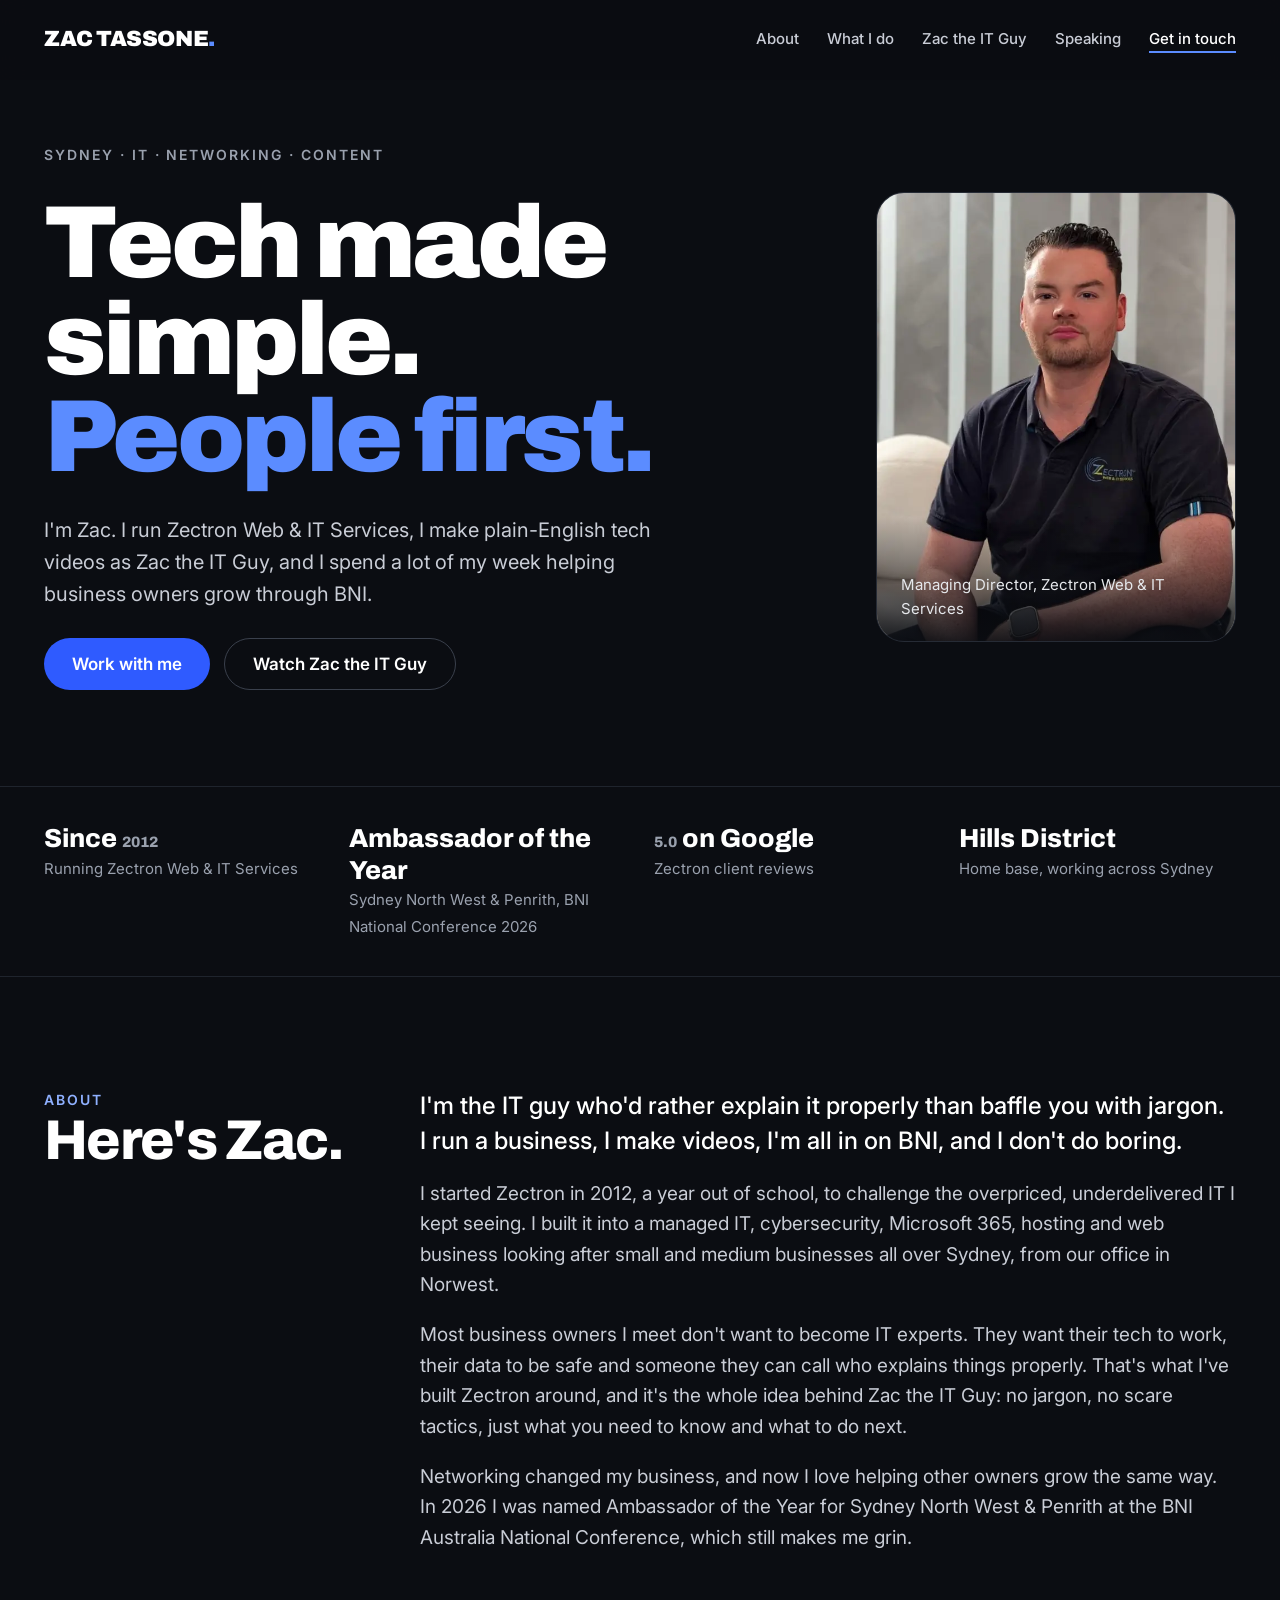
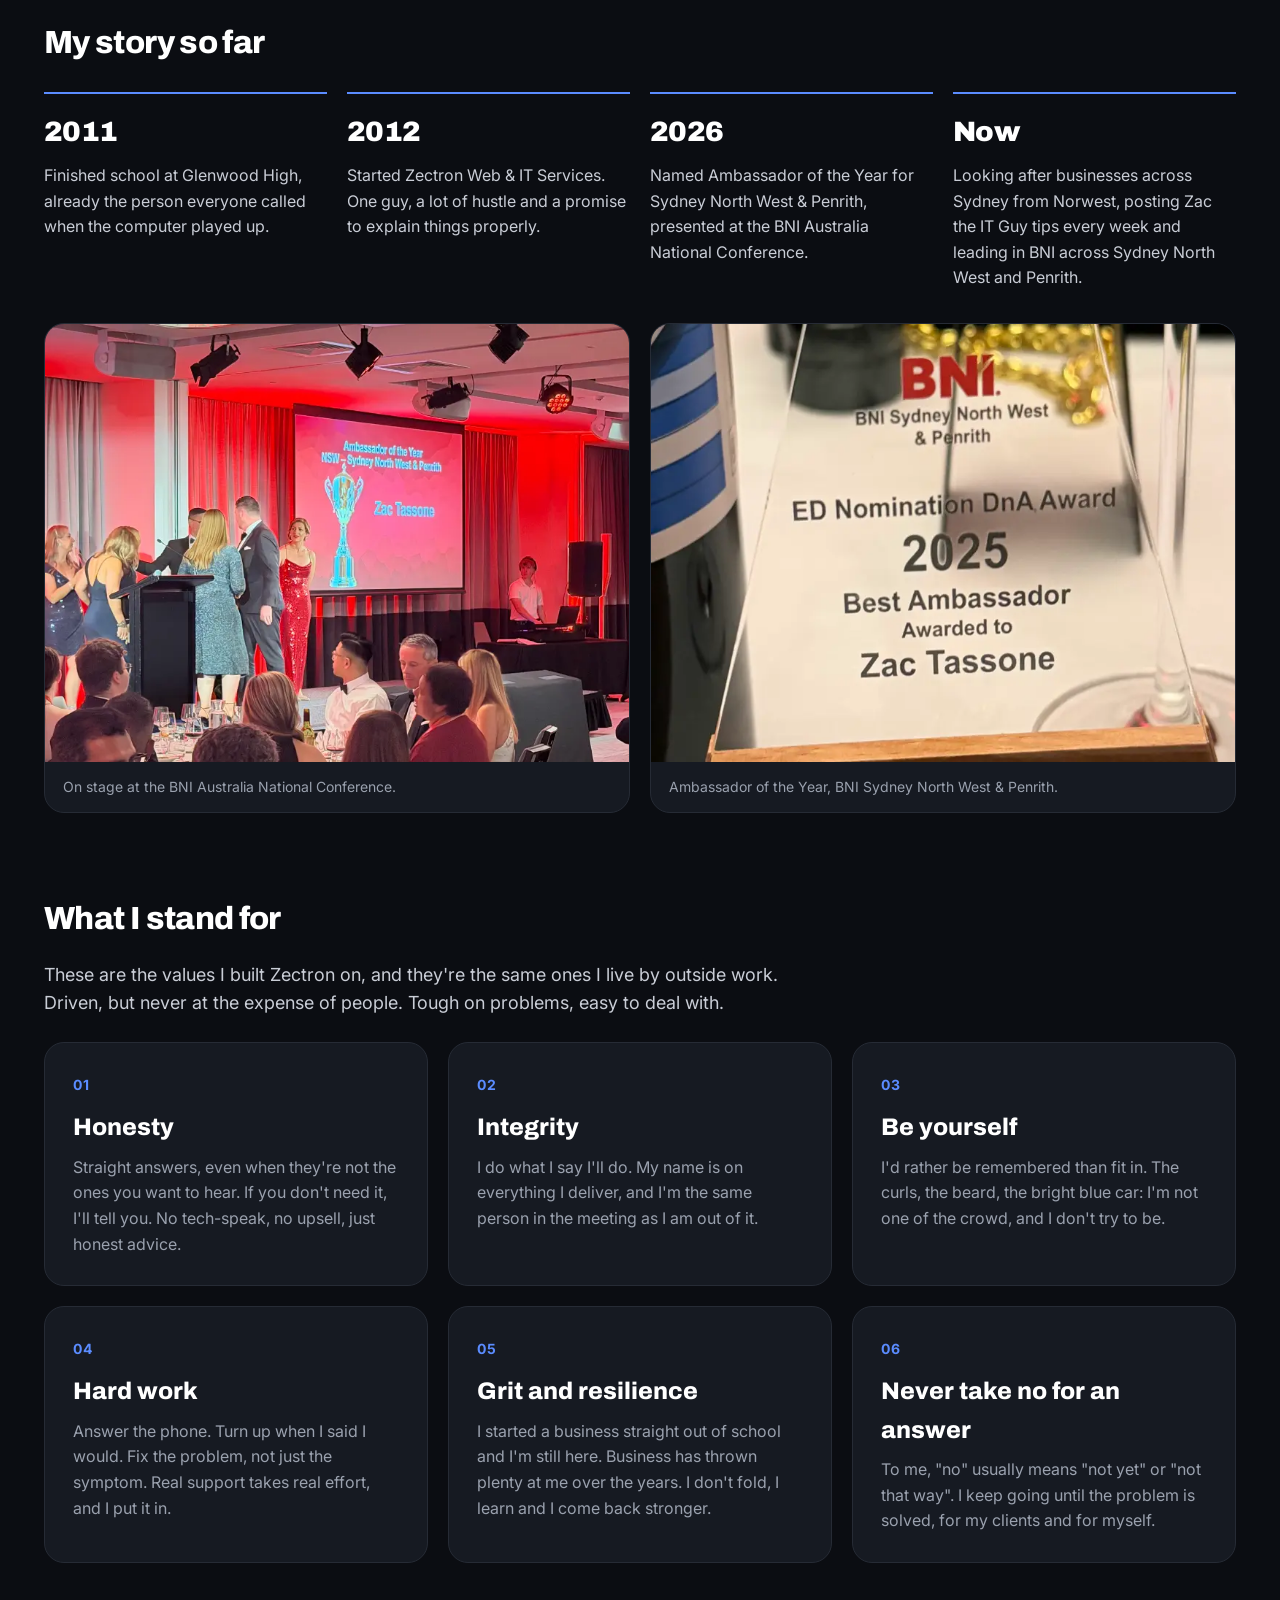
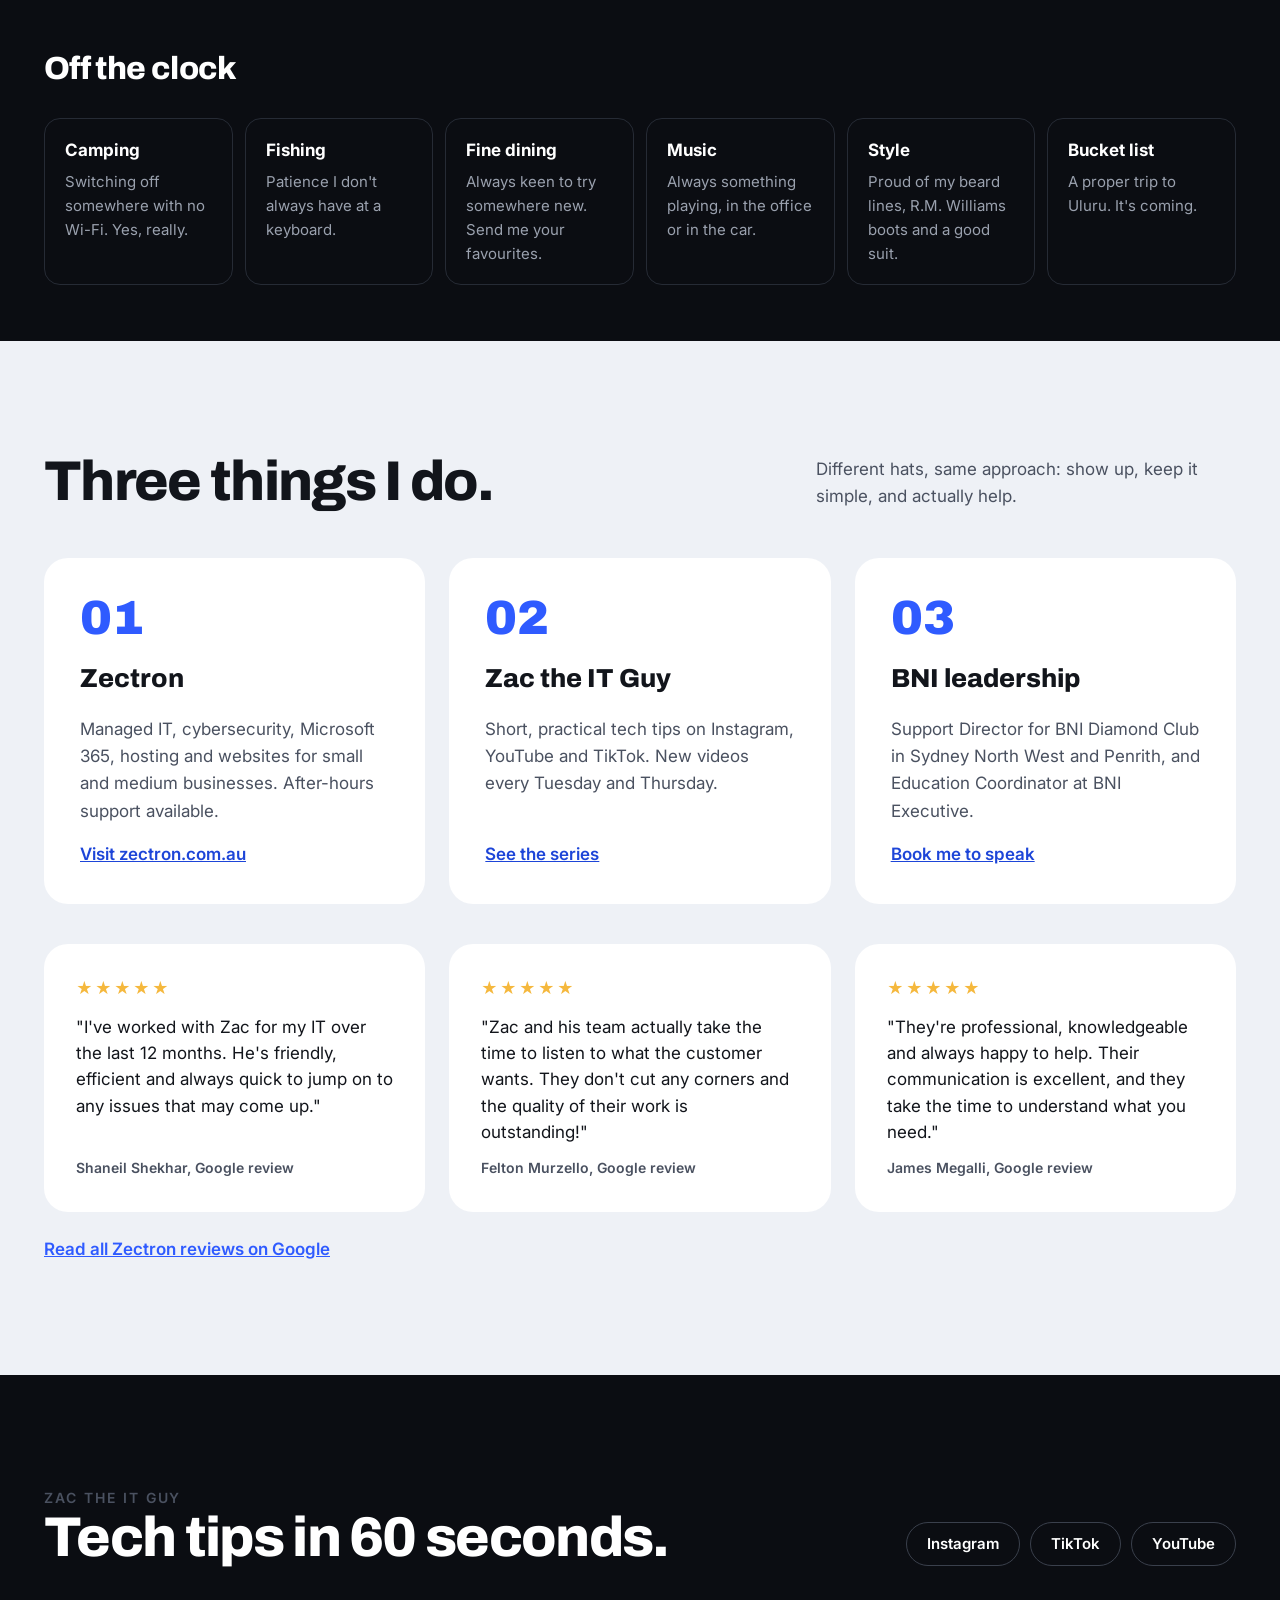
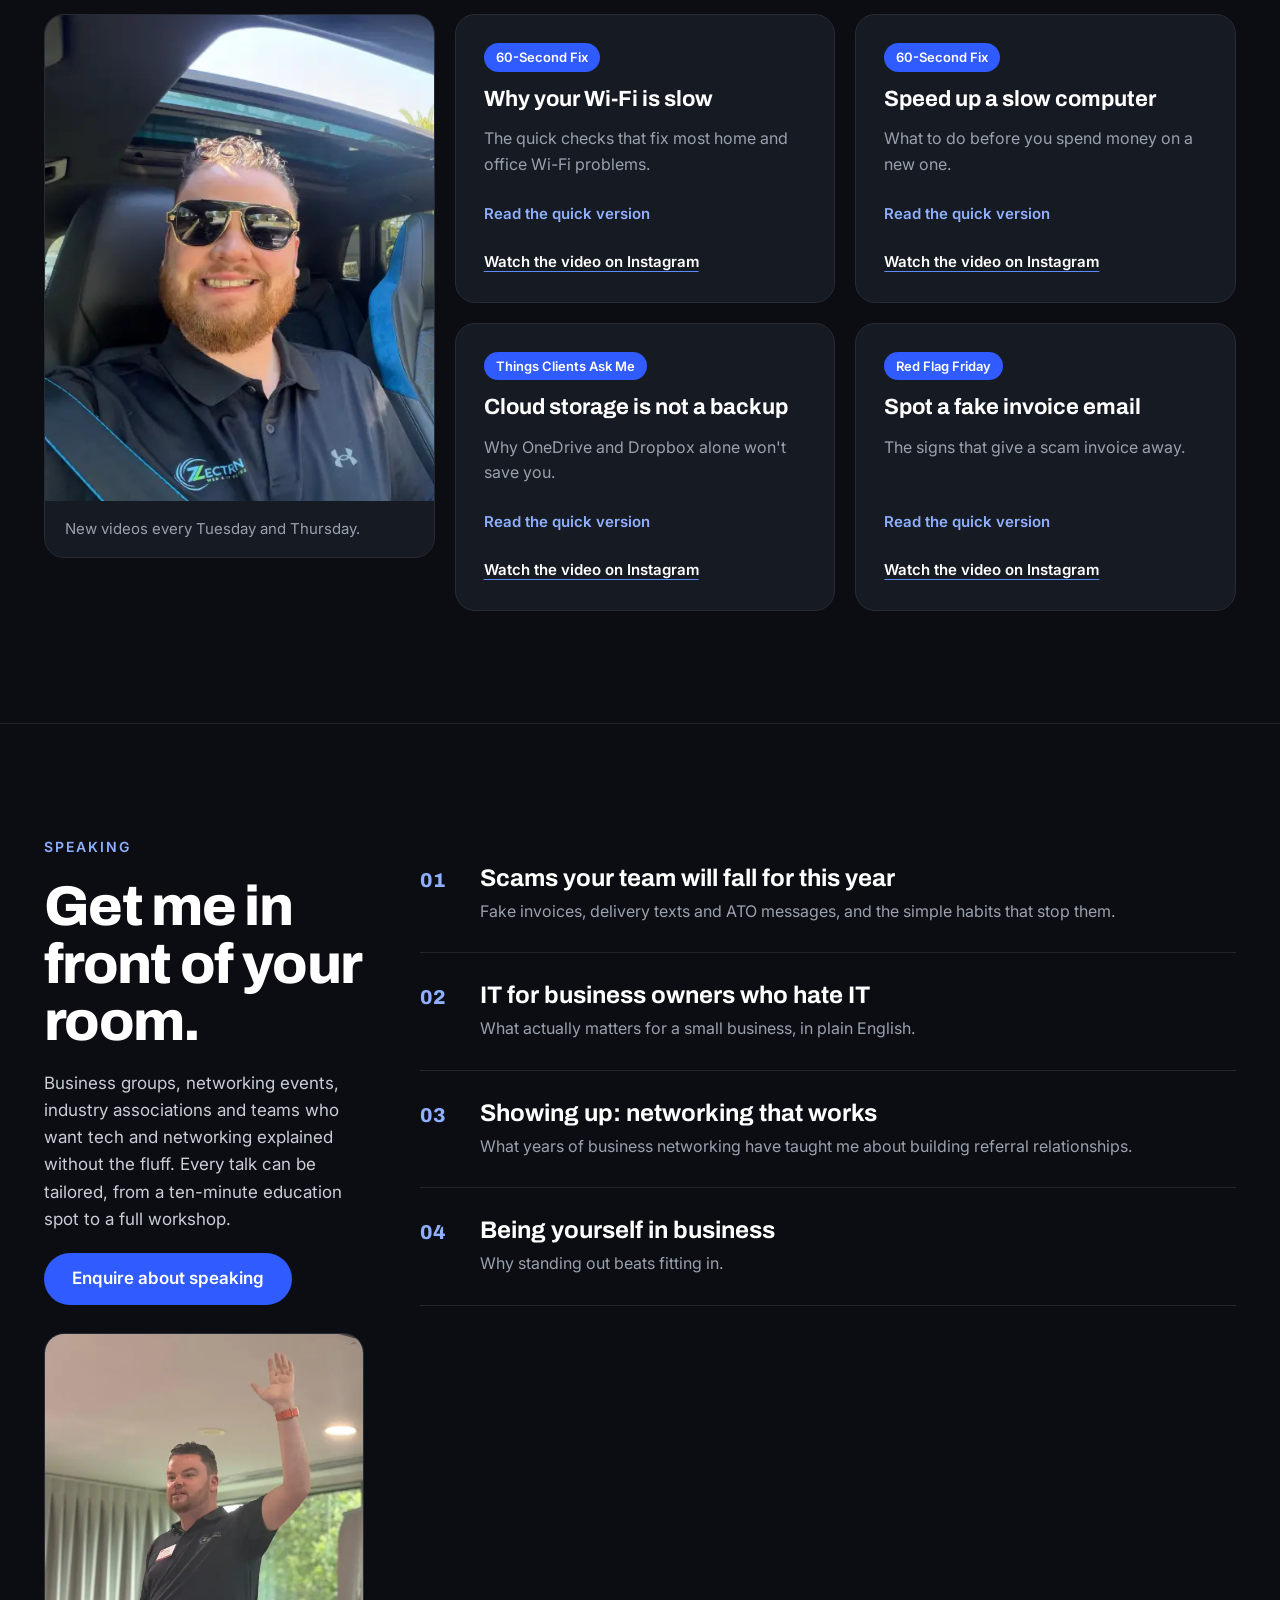
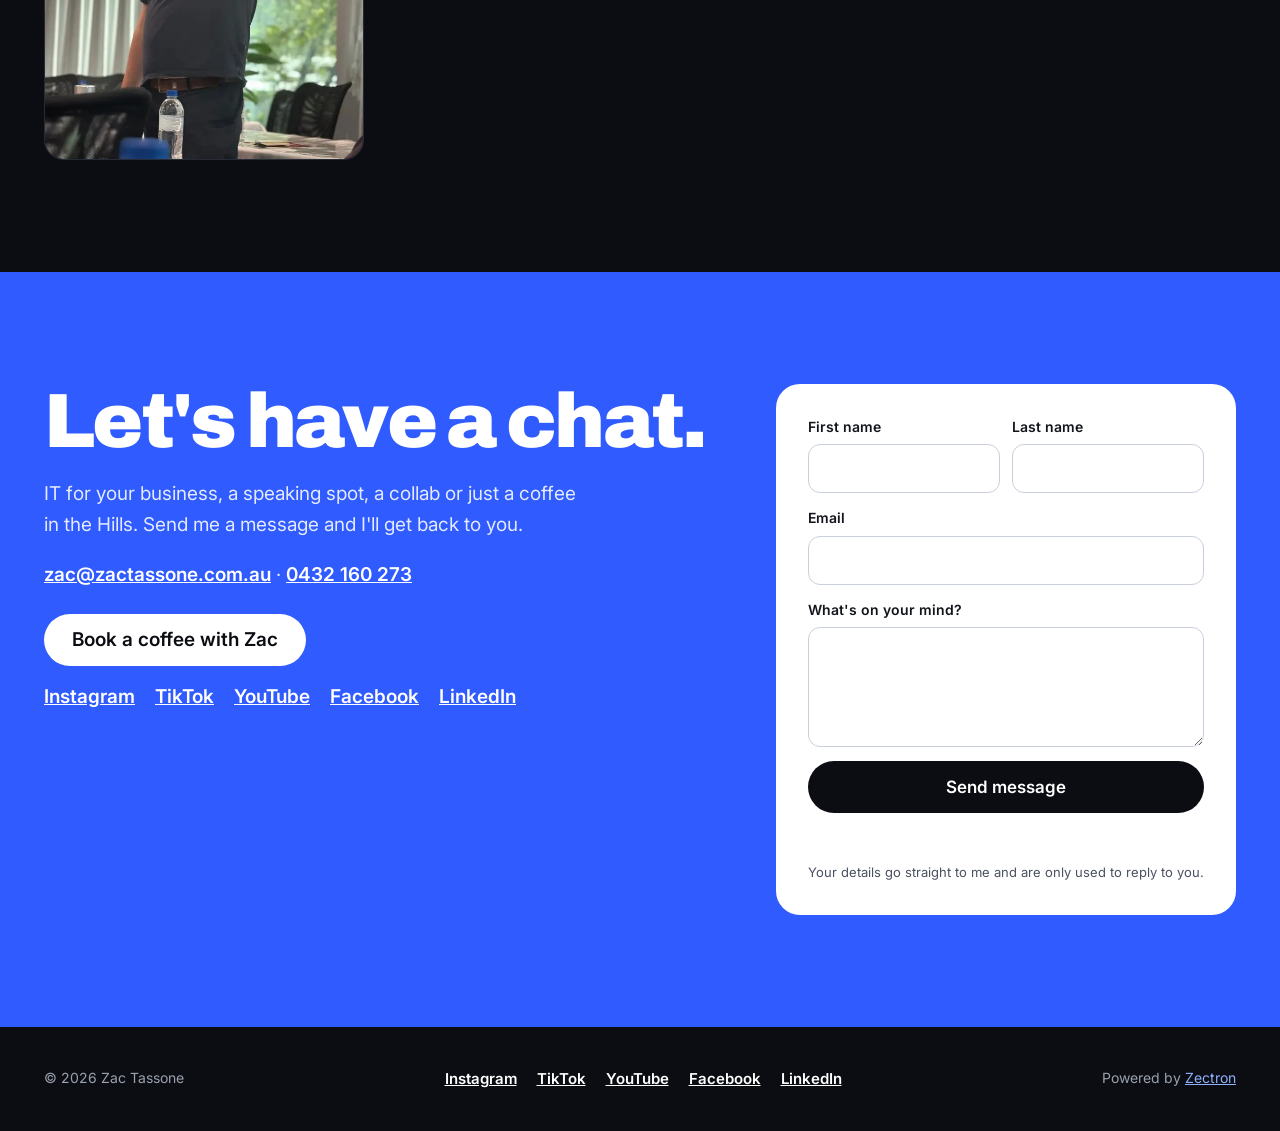
==== commit cd51ef70: "Add award photos to About timeline" ====
--- a/index.html
+++ b/index.html
@@ -24,8 +24,8 @@
 <link rel="preconnect" href="https://fonts.googleapis.com">
 <link rel="preconnect" href="https://fonts.gstatic.com" crossorigin>
 <link href="https://fonts.googleapis.com/css2?family=Archivo:wght@700;800;900&family=Inter:wght@400;500;600&display=swap" rel="stylesheet">
-<link rel="stylesheet" href="/assets/site.css?v=1c382ebf">
-<script src="/assets/site.js?v=1c382ebf" defer></script>
+<link rel="stylesheet" href="/assets/site.css?v=0ca66a84">
+<script src="/assets/site.js?v=0ca66a84" defer></script>
 </head>
 <body>
 <a class="skip" href="#content">Skip to content</a>
@@ -52,7 +52,7 @@
   </div>
   <div class="hero-art">
     <div class="badge photo">
-      <img src="/assets/zac.webp?v=1c382ebf" width="640" height="800" fetchpriority="high" decoding="async" alt="Zac Tassone, Managing Director of Zectron Web &amp; IT Services">
+      <img src="/assets/zac.webp?v=0ca66a84" width="640" height="800" fetchpriority="high" decoding="async" alt="Zac Tassone, Managing Director of Zectron Web &amp; IT Services">
       <p class="tag">Managing Director, Zectron Web &amp; IT Services</p>
     </div>
   </div>
@@ -89,6 +89,10 @@
       <li class="reveal"><b>2026</b><span>Named Ambassador of the Year for Sydney North West &amp; Penrith, presented at the BNI Australia National Conference.</span></li>
       <li class="reveal"><b>Now</b><span>Looking after businesses across Sydney from Norwest, posting Zac the IT Guy tips every week and leading in BNI across Sydney North West and Penrith.</span></li>
     </ol>
+    <div class="award-photos">
+      <figure class="reveal"><img src="/assets/award-stage.webp?v=0ca66a84" width="800" height="600" loading="lazy" decoding="async" alt="Zac Tassone announced as Ambassador of the Year for BNI Sydney North West and Penrith on stage at the BNI Australia National Conference"><figcaption>On stage at the BNI Australia National Conference.</figcaption></figure>
+      <figure class="reveal"><img src="/assets/award-trophy.webp?v=0ca66a84" width="800" height="600" loading="lazy" decoding="async" alt="BNI Sydney North West and Penrith Best Ambassador award engraved for Zac Tassone"><figcaption>Ambassador of the Year, BNI Sydney North West &amp; Penrith.</figcaption></figure>
+    </div>
   </div>
 
   <div class="wrap about-block">
@@ -158,7 +162,7 @@
   </div>
   <div class="tips-body">
     <figure class="tips-photo reveal">
-      <img src="/assets/zac-it-guy.webp?v=1c382ebf" width="480" height="600" loading="lazy" decoding="async" alt="Zac Tassone, Zac the IT Guy, smiling in his car in a Zectron polo">
+      <img src="/assets/zac-it-guy.webp?v=0ca66a84" width="480" height="600" loading="lazy" decoding="async" alt="Zac Tassone, Zac the IT Guy, smiling in his car in a Zectron polo">
       <figcaption>New videos every Tuesday and Thursday.</figcaption>
     </figure>
     <div class="tip-grid"><article class="tip reveal" id="tip-wifi"><span class="pill">60-Second Fix</span><h3>Why your Wi-Fi is slow</h3><p>The quick checks that fix most home and office Wi-Fi problems.</p><details class="tip-more"><summary>Read the quick version</summary><ul><li>Restart the router and modem, in that order, and give them two minutes.</li><li>Move the router out of cupboards and away from the floor, TVs and fish tanks.</li><li>Check how many devices are connected. Old phones and smart plugs add up.</li><li>Use the 5 GHz network when you are close to the router, 2.4 GHz when you are further away.</li><li>If it is still slow on a cable, the problem is your internet plan, not your Wi-Fi.</li></ul></details><a class="tip-watch" href="https://www.instagram.com/zactheitguy/" target="_blank" rel="noopener">Watch the video on Instagram</a></article><article class="tip reveal" id="tip-slow-computer"><span class="pill">60-Second Fix</span><h3>Speed up a slow computer</h3><p>What to do before you spend money on a new one.</p><details class="tip-more"><summary>Read the quick version</summary><ul><li>Restart it properly. Most slow computers have not been restarted in weeks.</li><li>Check what starts automatically and turn off anything you don't need.</li><li>Make sure you have at least 15 to 20 percent free disk space.</li><li>Install pending updates, then restart again.</li><li>If it still has a spinning hard drive, an SSD upgrade is often cheaper than a new machine.</li></ul></details><a class="tip-watch" href="https://www.instagram.com/zactheitguy/" target="_blank" rel="noopener">Watch the video on Instagram</a></article><article class="tip reveal" id="tip-cloud-backup"><span class="pill">Things Clients Ask Me</span><h3>Cloud storage is not a backup</h3><p>Why OneDrive and Dropbox alone won't save you.</p><details class="tip-more"><summary>Read the quick version</summary><ul><li>Sync tools copy your mistakes too: delete a file and it disappears everywhere.</li><li>Ransomware can encrypt synced files just as easily as local ones.</li><li>Version history has limits on how far back it goes.</li><li>A real backup is a separate copy, kept somewhere else, that you have tested restoring.</li><li>For a business, Microsoft 365 needs its own backup. Microsoft says so in its own service agreement.</li></ul></details><a class="tip-watch" href="https://www.instagram.com/zactheitguy/" target="_blank" rel="noopener">Watch the video on Instagram</a></article><article class="tip reveal" id="tip-fake-invoice"><span class="pill">Red Flag Friday</span><h3>Spot a fake invoice email</h3><p>The signs that give a scam invoice away.</p><details class="tip-more"><summary>Read the quick version</summary><ul><li>Bank details have "changed" and the email says it is urgent.</li><li>The sender address is close to right but not quite.</li><li>The invoice is for something you don't recognise, or it is a supplier you pay but the wording feels off.</li><li>Always confirm new bank details with a phone call to a number you already have, never one in the email.</li><li>If in doubt, forward it to your IT person before you pay anything.</li></ul></details><a class="tip-watch" href="https://www.instagram.com/zactheitguy/" target="_blank" rel="noopener">Watch the video on Instagram</a></article></div>
@@ -172,7 +176,7 @@
       <h2 class="display">Get me in front of your room.</h2>
       <p style="margin:0;color:var(--muted)">Business groups, networking events, industry associations and teams who want tech and networking explained without the fluff. Every talk can be tailored, from a ten-minute education spot to a full workshop.</p>
       <a class="btn btn-primary" style="align-self:flex-start" href="#contact">Enquire about speaking</a>
-      <img class="speak-photo reveal" src="/assets/zac-speaking.webp?v=1c382ebf" width="600" height="800" loading="lazy" decoding="async" alt="Zac Tassone presenting a business education session">
+      <img class="speak-photo reveal" src="/assets/zac-speaking.webp?v=0ca66a84" width="600" height="800" loading="lazy" decoding="async" alt="Zac Tassone presenting a business education session">
     </div>
     <div class="main" style="gap:0"><div class="talk reveal"><span class="n">01</span><div><h3>Scams your team will fall for this year</h3><p>Fake invoices, delivery texts and ATO messages, and the simple habits that stop them.</p></div></div><div class="talk reveal"><span class="n">02</span><div><h3>IT for business owners who hate IT</h3><p>What actually matters for a small business, in plain English.</p></div></div><div class="talk reveal"><span class="n">03</span><div><h3>Showing up: networking that works</h3><p>What years of business networking have taught me about building referral relationships.</p></div></div><div class="talk reveal"><span class="n">04</span><div><h3>Being yourself in business</h3><p>Why standing out beats fitting in.</p></div></div></div>
   </div>
--- a/assets/site.css
+++ b/assets/site.css
@@ -160,6 +160,11 @@
 .btn-book{background:#fff;color:#0B0D12}.btn-book:hover{background:#E6E8EC}
 .tip-watch{color:#fff;font-weight:600;font-size:15px;text-decoration:underline;text-underline-offset:4px;text-decoration-color:var(--accent)}
 .speak-photo{display:block;width:100%;height:auto;aspect-ratio:3/4;object-fit:cover;border-radius:20px;border:1px solid #262B35;margin-top:8px;max-width:420px}
+.award-photos{display:grid;grid-template-columns:repeat(2,minmax(0,1fr));gap:20px;margin-top:32px}
+@media (max-width:640px){.award-photos{grid-template-columns:1fr}}
+.award-photos figure{margin:0;border-radius:20px;overflow:hidden;border:1px solid #262B35;background:var(--card)}
+.award-photos img{display:block;width:100%;height:auto;aspect-ratio:4/3;object-fit:cover}
+.award-photos figcaption{padding:14px 18px;color:var(--dim);font-size:14px}
 .badge.photo{padding:0}
 .badge.photo img{position:absolute;inset:0;width:100%;height:100%;object-fit:cover;object-position:center 20%}
 .badge.photo .tag{position:relative;margin:0;padding:56px 24px 20px;color:#E6E8EC;background:linear-gradient(to top,rgba(11,13,18,.92),rgba(11,13,18,0))}
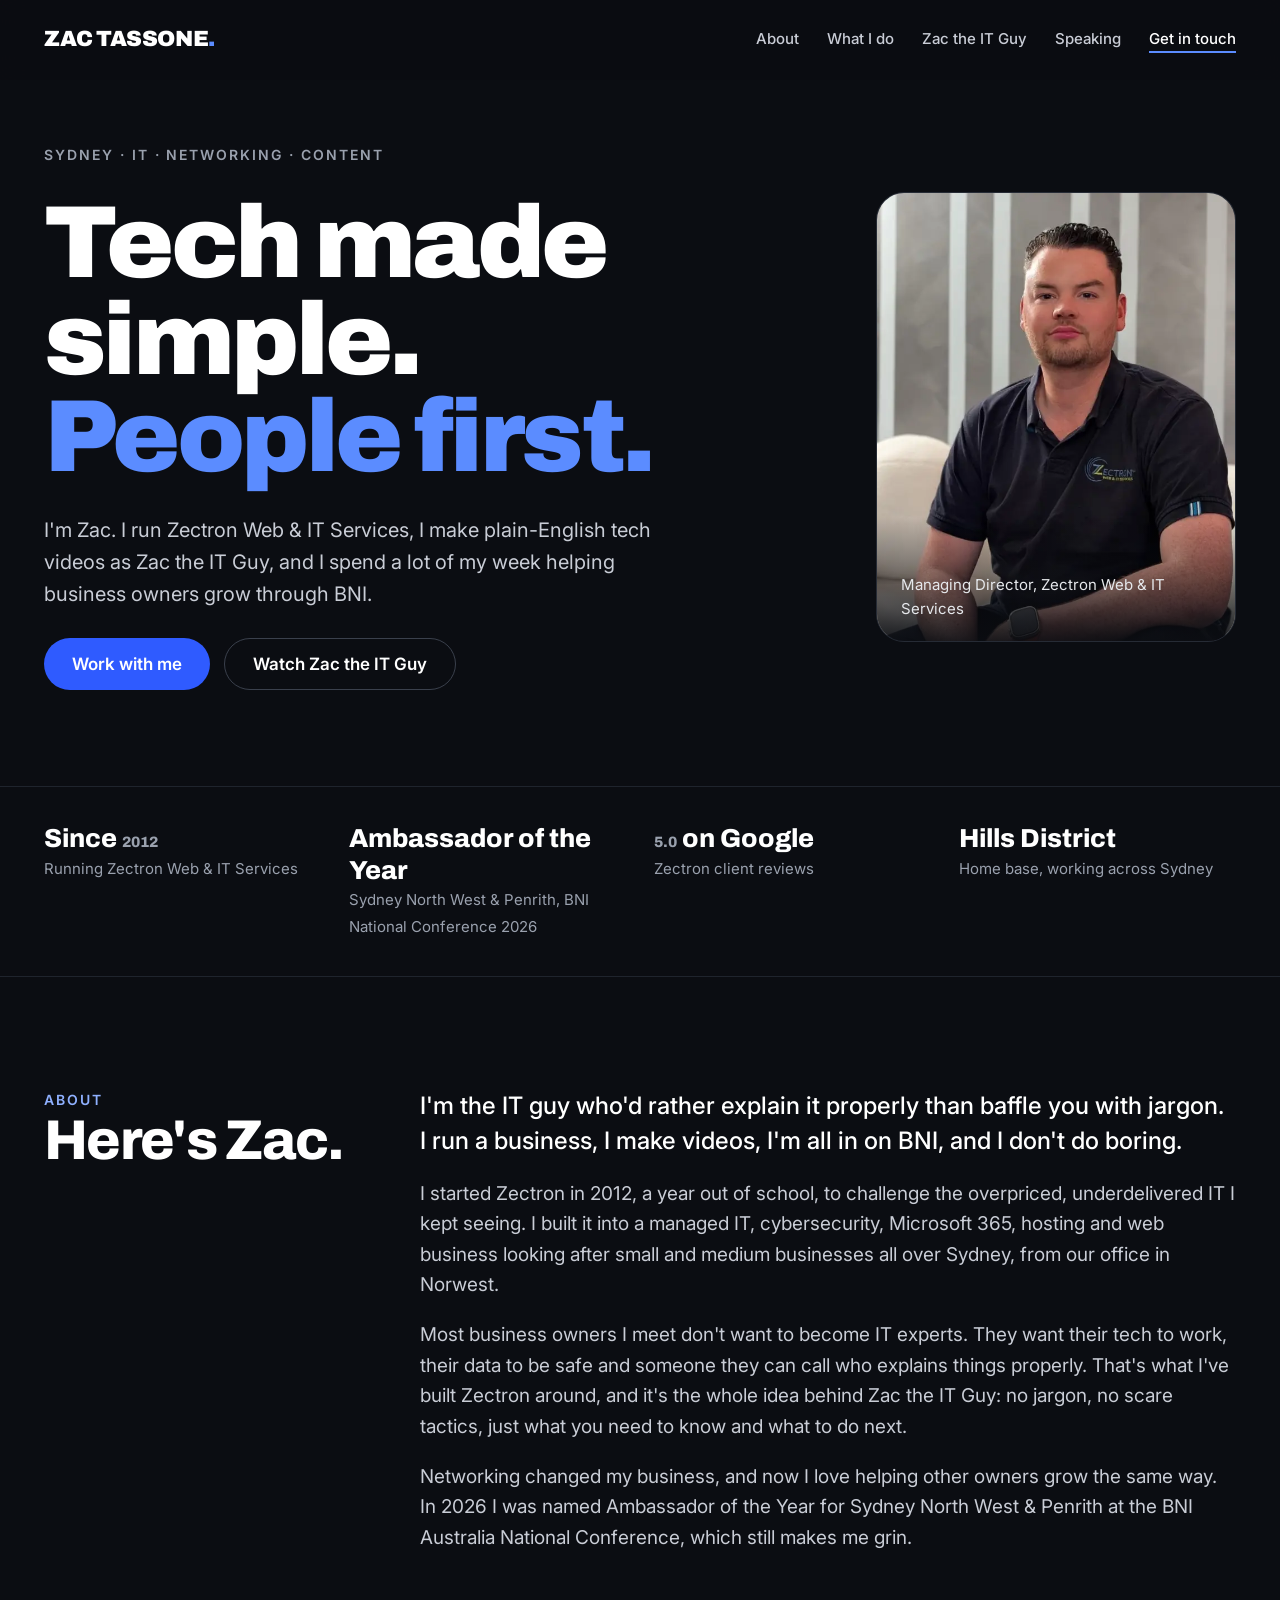
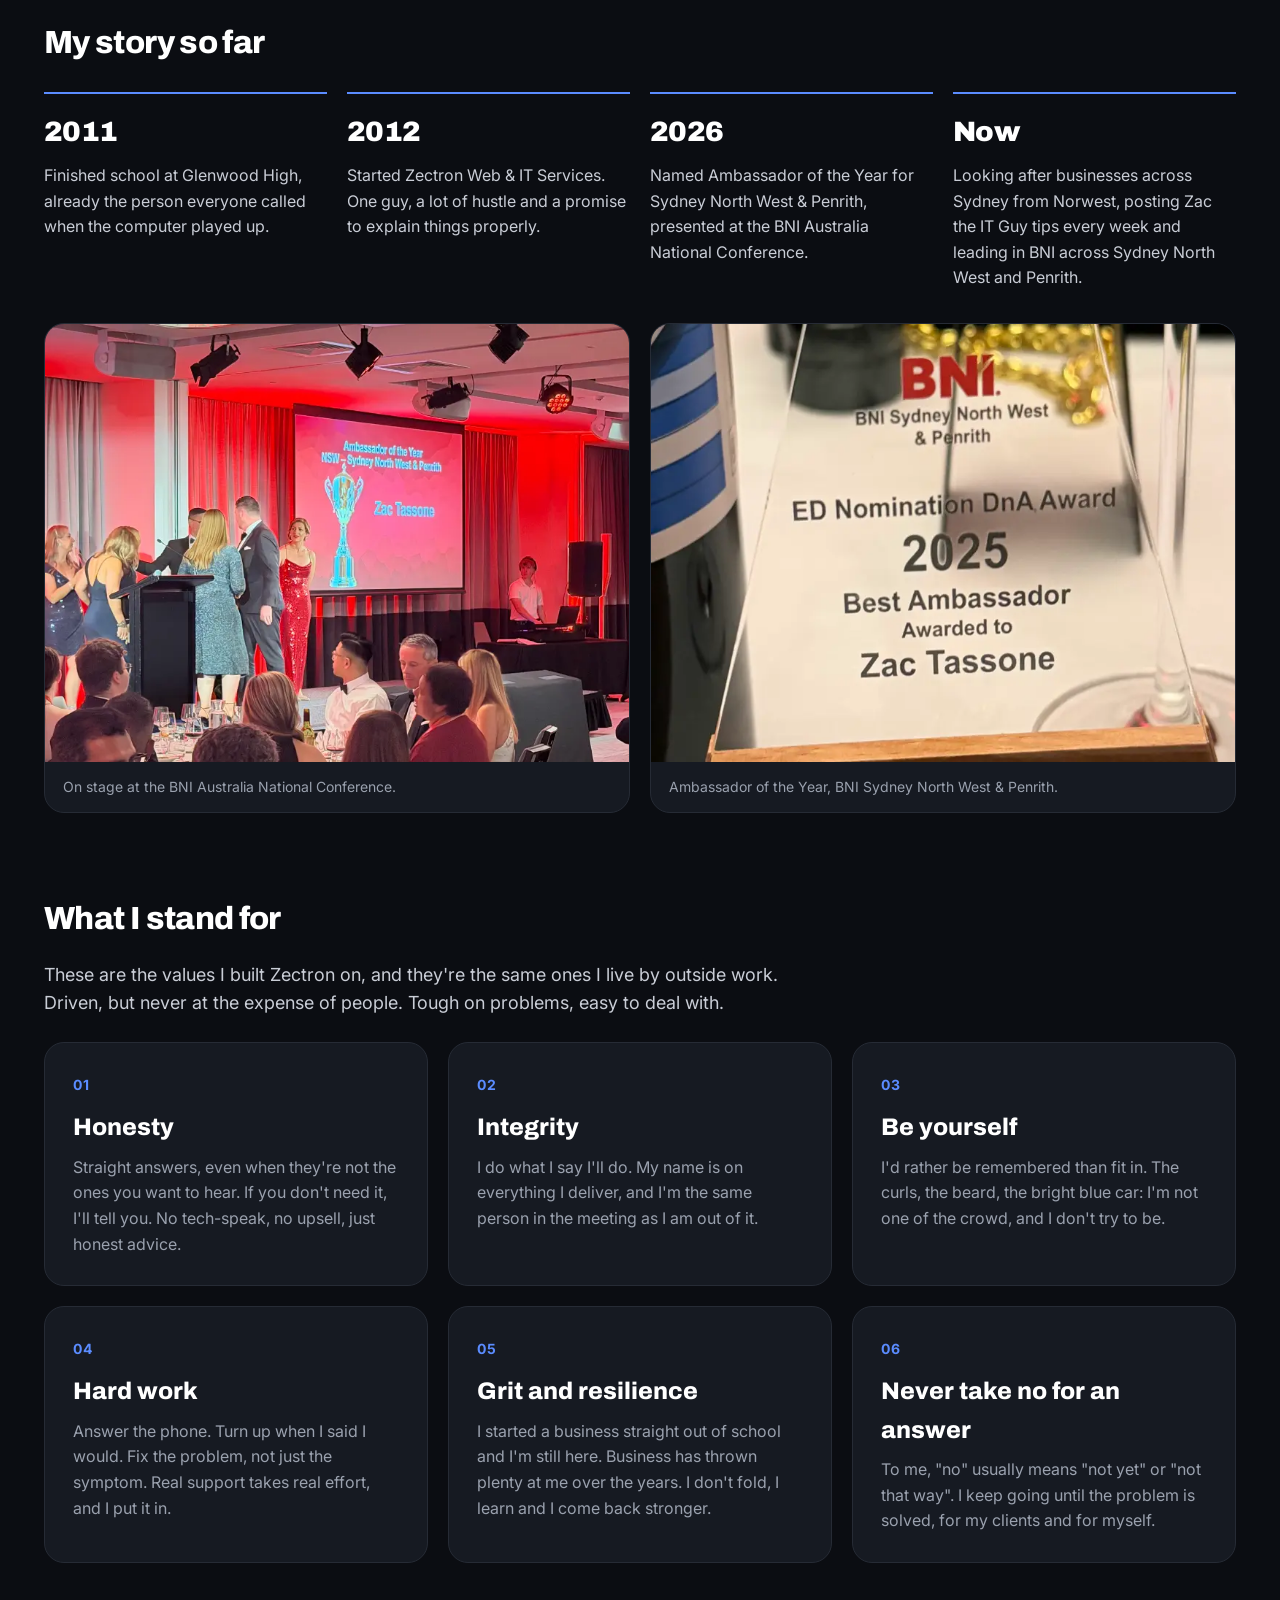
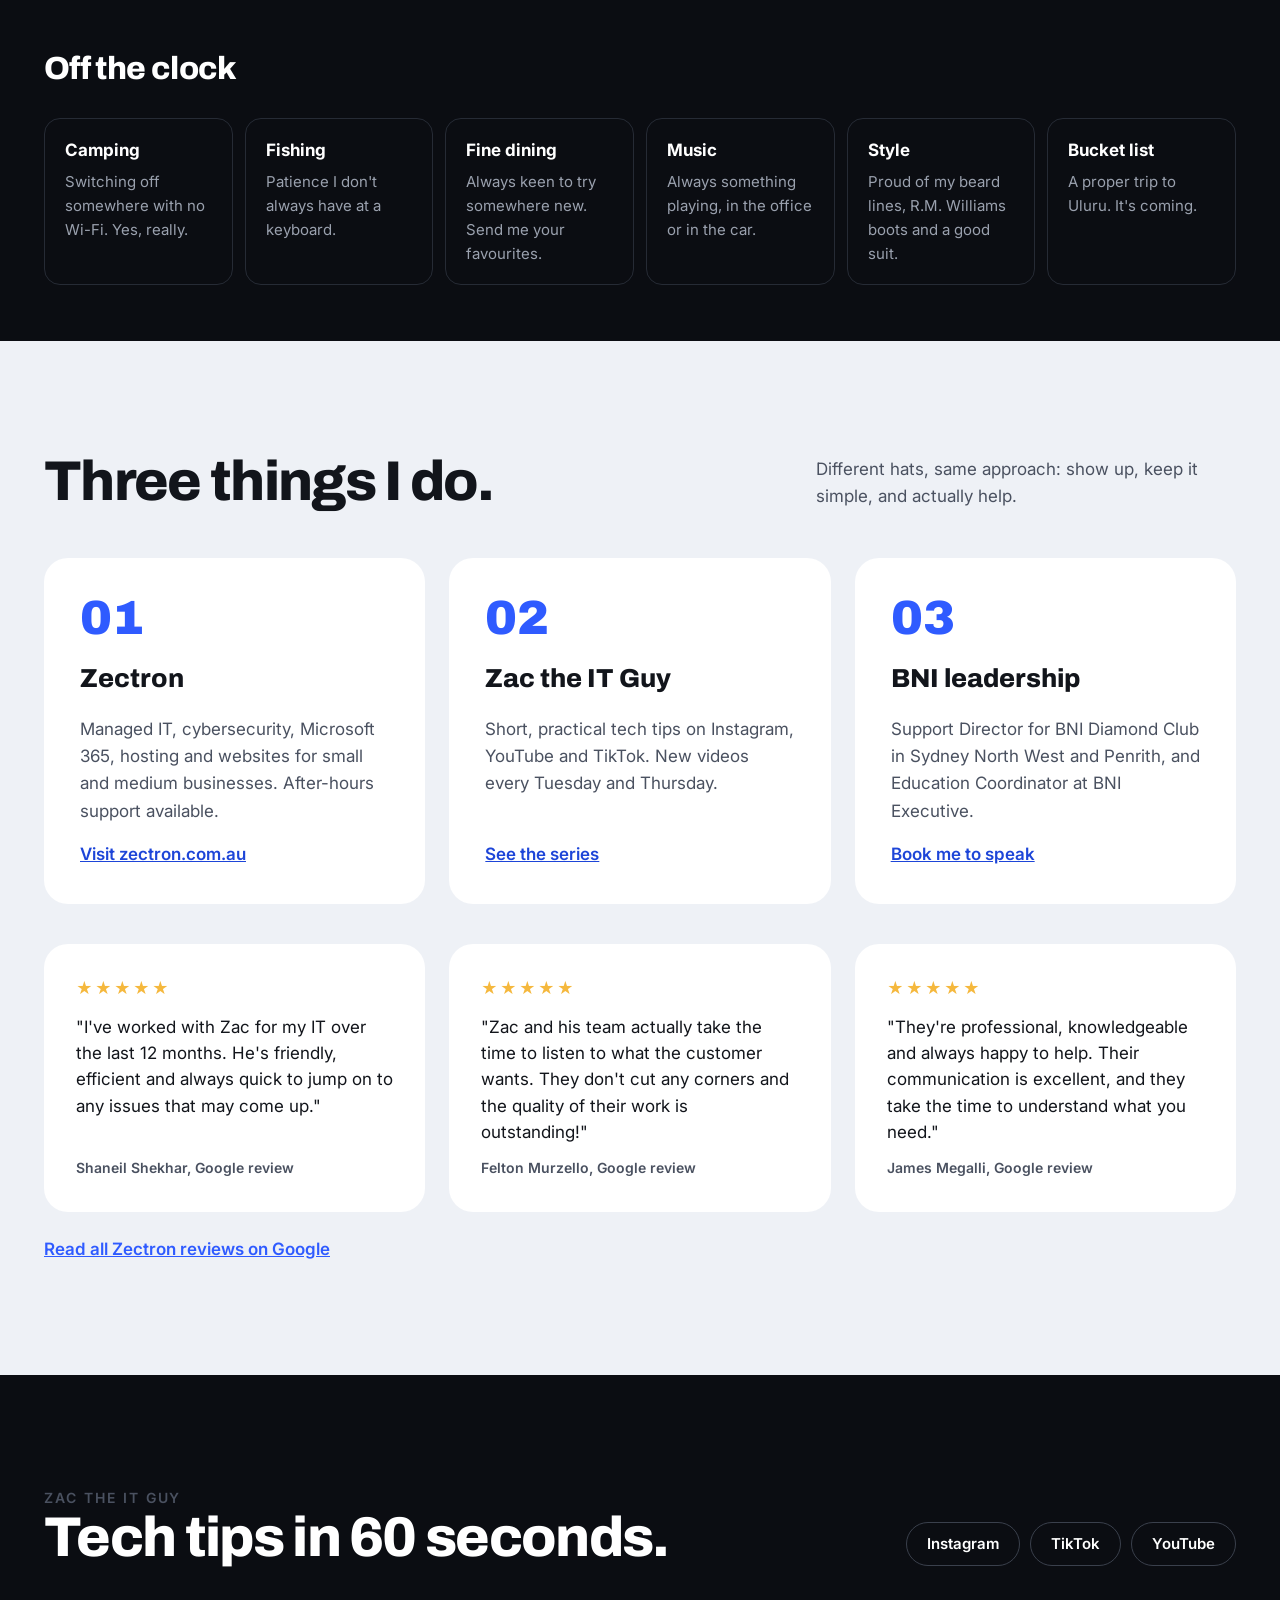
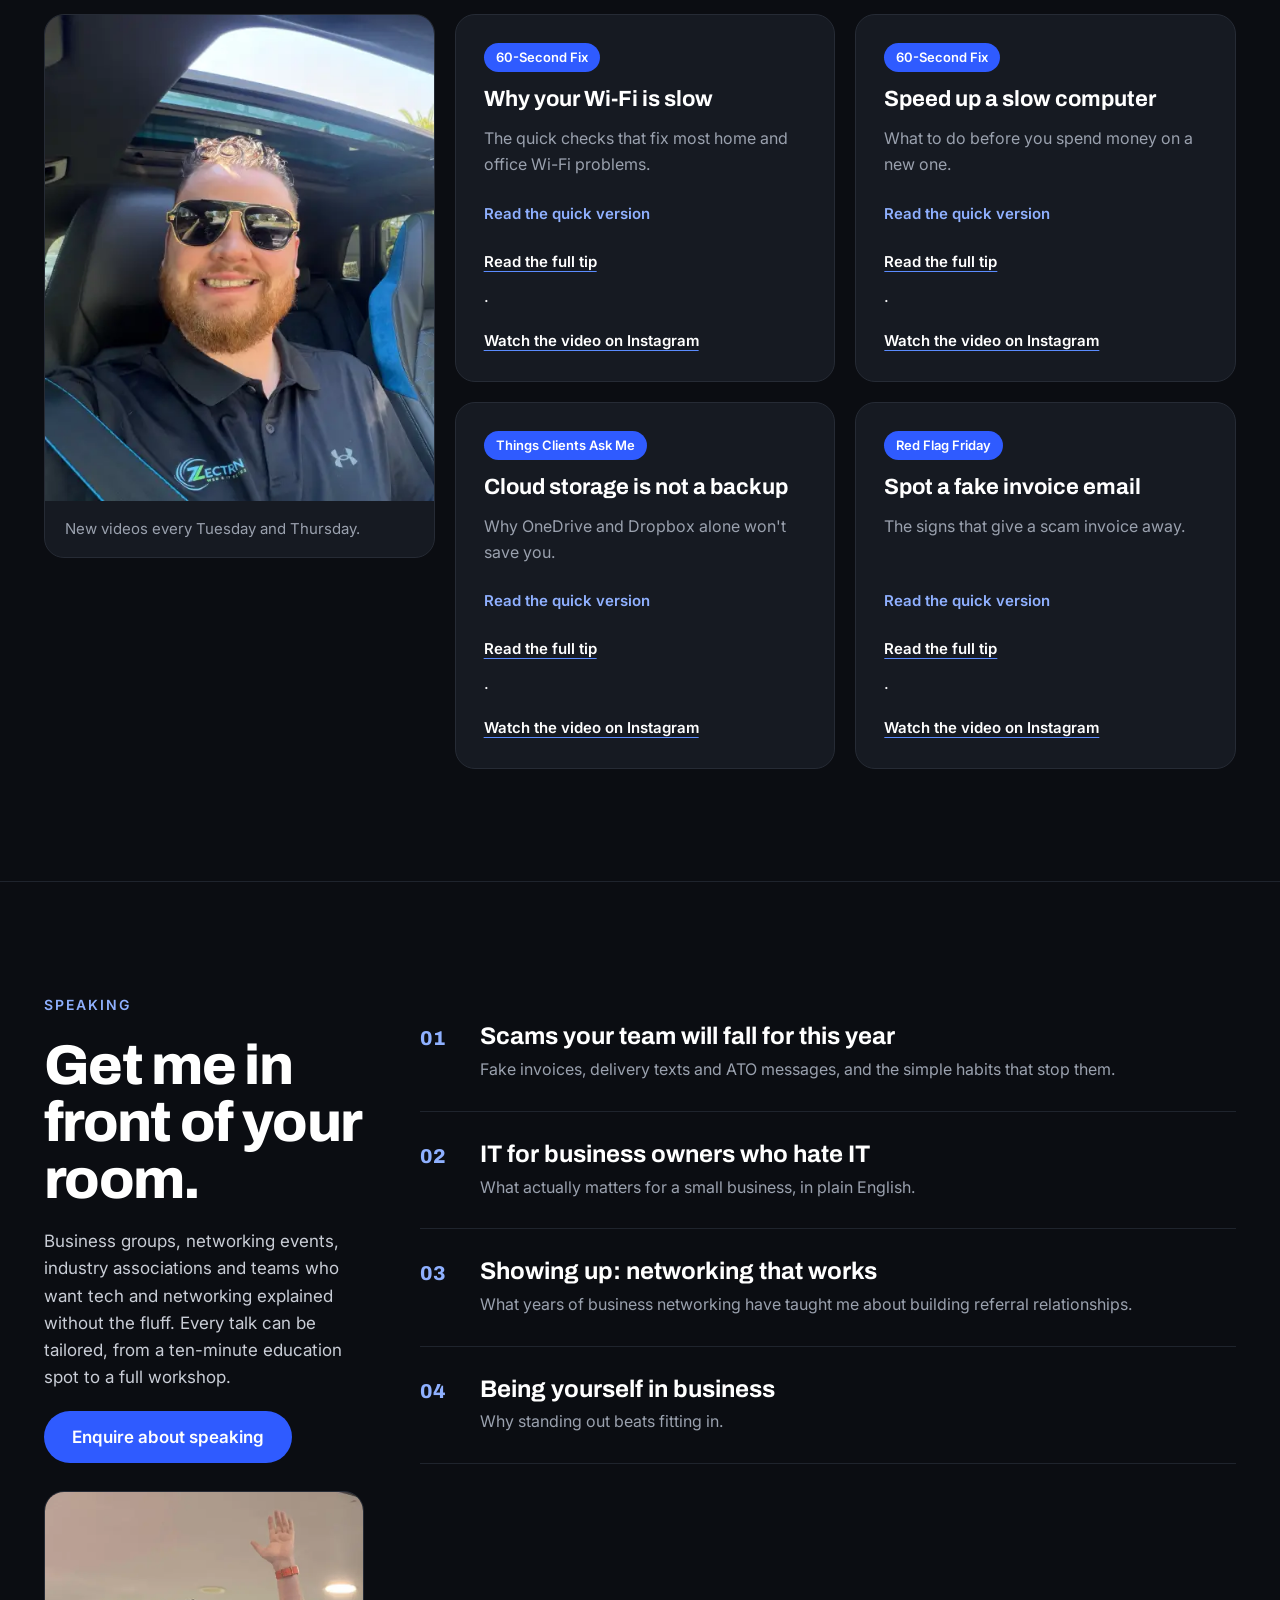
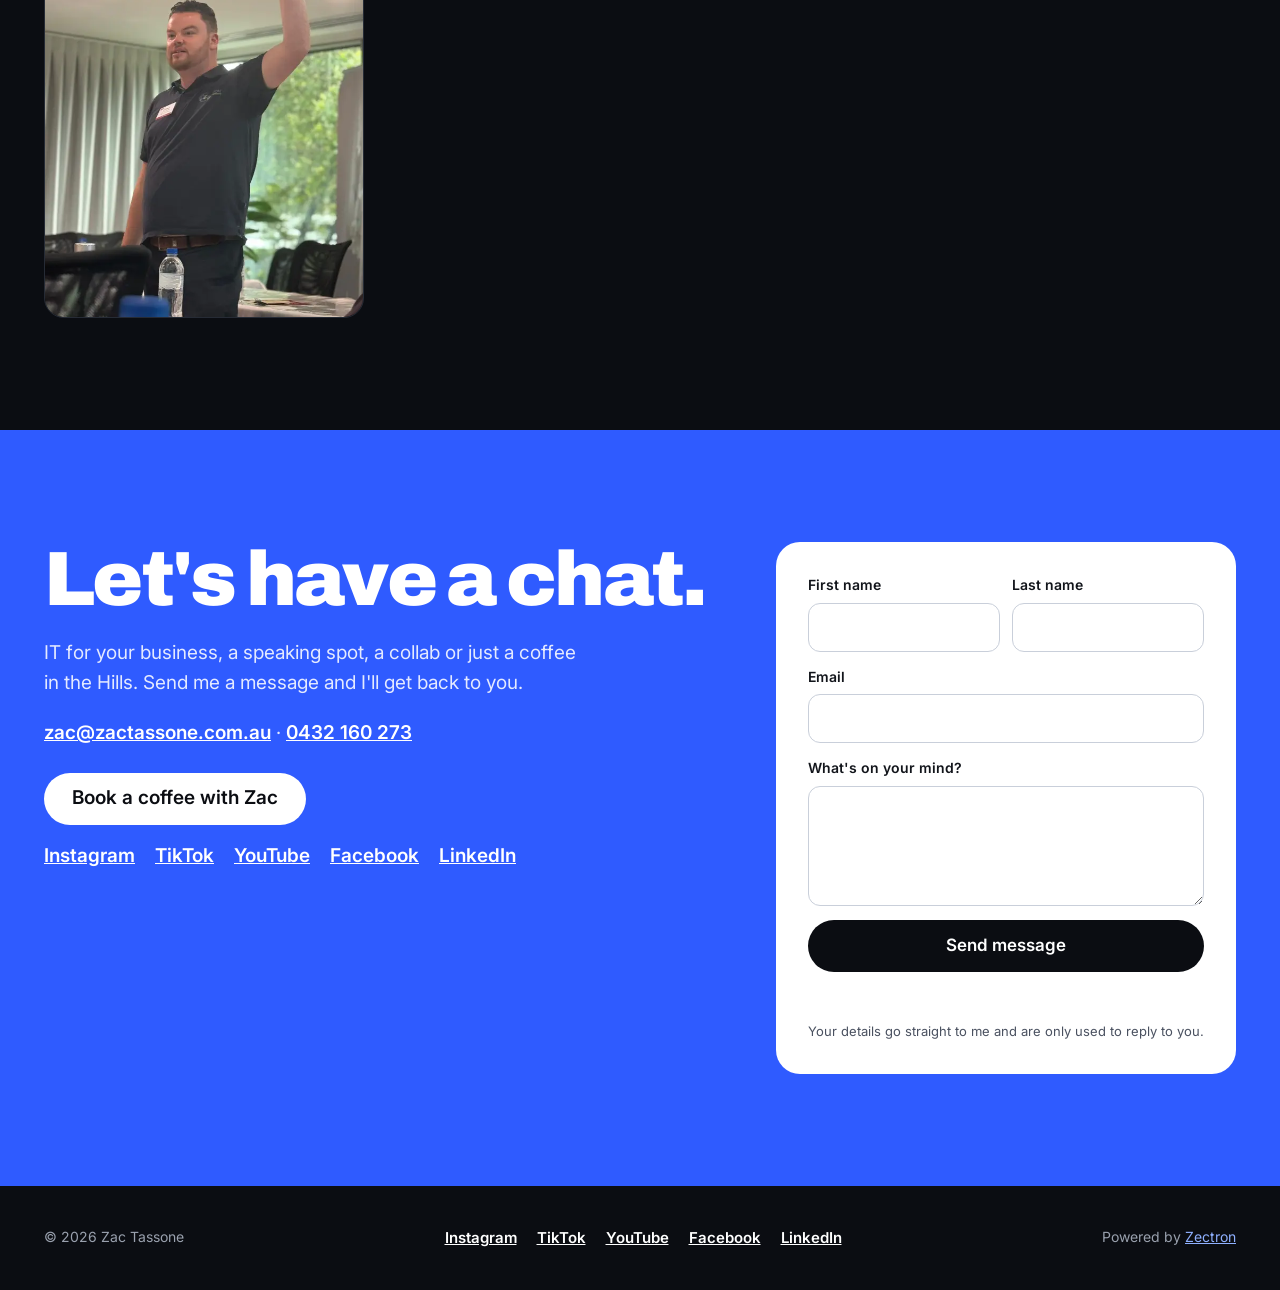
==== commit 14055ebe: "Tips section: link home cards to full tip pages, sitemap, deploy tips folder" ====
--- a/index.html
+++ b/index.html
@@ -1,6 +1,9 @@
 <!doctype html>
 <html lang="en-AU">
 <head>
+<!-- Google tag (gtag.js) -->
+<script async src="https://www.googletagmanager.com/gtag/js?id=G-HJ7Z9C7EH5"></script>
+<script src="/assets/ga.js?v=1"></script>
 <meta charset="utf-8">
 <meta name="viewport" content="width=device-width, initial-scale=1">
 <title>Zac Tassone | Tech made simple. People first.</title>
@@ -20,12 +23,12 @@
 <link rel="apple-touch-icon" href="/assets/apple-touch-icon.png">
 <script type="application/ld+json">{"@context":"https://schema.org","@type":"Person","@id":"https://zactassone.com.au/#zac","name":"Zac Tassone","url":"https://zactassone.com.au/","email":"mailto:zac@zactassone.com.au","image":"https://zactassone.com.au/assets/zac.webp","jobTitle":"Managing Director","worksFor":{"@type":"Organization","name":"Zectron Web & IT Services","url":"https://www.zectron.com.au"},"address":{"@type":"PostalAddress","addressLocality":"Hills District","addressRegion":"NSW","addressCountry":"AU"},"award":"BNI Ambassador of the Year 2026, Sydney North West & Penrith (BNI Australia National Conference)","knowsAbout":["Managed IT","Cybersecurity","Microsoft 365","Small business technology","Business networking"],"sameAs":["https://www.instagram.com/zactheitguy/","https://www.tiktok.com/@zac.the.it.guy","https://www.youtube.com/channel/UCYCZYnOmMo0ZXm13_HjDv8Q","https://www.facebook.com/share/19N25KuHem/","https://www.linkedin.com/in/zac-t/"]}</script>
 <script type="application/ld+json">{"@context":"https://schema.org","@type":"WebSite","name":"Zac Tassone","url":"https://zactassone.com.au/"}</script>
-<script type="application/ld+json">{"@context":"https://schema.org","@type":"ItemList","name":"Zac the IT Guy tips","itemListElement":[{"@type":"ListItem","position":1,"name":"Why your Wi-Fi is slow","url":"https://zactassone.com.au/#tip-wifi"},{"@type":"ListItem","position":2,"name":"Speed up a slow computer","url":"https://zactassone.com.au/#tip-slow-computer"},{"@type":"ListItem","position":3,"name":"Cloud storage is not a backup","url":"https://zactassone.com.au/#tip-cloud-backup"},{"@type":"ListItem","position":4,"name":"Spot a fake invoice email","url":"https://zactassone.com.au/#tip-fake-invoice"}]}</script>
+<script type="application/ld+json">{"@context":"https://schema.org","@type":"ItemList","name":"Zac the IT Guy tips","itemListElement":[{"@type":"ListItem","position":1,"name":"Why your Wi-Fi is slow","url":"https://zactassone.com.au/tips/why-is-my-wifi-slow/"},{"@type":"ListItem","position":2,"name":"Speed up a slow computer","url":"https://zactassone.com.au/tips/speed-up-a-slow-computer/"},{"@type":"ListItem","position":3,"name":"Cloud storage is not a backup","url":"https://zactassone.com.au/tips/cloud-storage-is-not-a-backup/"},{"@type":"ListItem","position":4,"name":"Spot a fake invoice email","url":"https://zactassone.com.au/tips/spot-a-fake-invoice-email/"}]}</script>
 <link rel="preconnect" href="https://fonts.googleapis.com">
 <link rel="preconnect" href="https://fonts.gstatic.com" crossorigin>
 <link href="https://fonts.googleapis.com/css2?family=Archivo:wght@700;800;900&family=Inter:wght@400;500;600&display=swap" rel="stylesheet">
 <link rel="stylesheet" href="/assets/site.css?v=0ca66a84">
-<script src="/assets/site.js?v=0ca66a84" defer></script>
+<script src="/assets/site.js?v=bd182529" defer></script>
 </head>
 <body>
 <a class="skip" href="#content">Skip to content</a>
@@ -165,7 +168,7 @@
       <img src="/assets/zac-it-guy.webp?v=0ca66a84" width="480" height="600" loading="lazy" decoding="async" alt="Zac Tassone, Zac the IT Guy, smiling in his car in a Zectron polo">
       <figcaption>New videos every Tuesday and Thursday.</figcaption>
     </figure>
-    <div class="tip-grid"><article class="tip reveal" id="tip-wifi"><span class="pill">60-Second Fix</span><h3>Why your Wi-Fi is slow</h3><p>The quick checks that fix most home and office Wi-Fi problems.</p><details class="tip-more"><summary>Read the quick version</summary><ul><li>Restart the router and modem, in that order, and give them two minutes.</li><li>Move the router out of cupboards and away from the floor, TVs and fish tanks.</li><li>Check how many devices are connected. Old phones and smart plugs add up.</li><li>Use the 5 GHz network when you are close to the router, 2.4 GHz when you are further away.</li><li>If it is still slow on a cable, the problem is your internet plan, not your Wi-Fi.</li></ul></details><a class="tip-watch" href="https://www.instagram.com/zactheitguy/" target="_blank" rel="noopener">Watch the video on Instagram</a></article><article class="tip reveal" id="tip-slow-computer"><span class="pill">60-Second Fix</span><h3>Speed up a slow computer</h3><p>What to do before you spend money on a new one.</p><details class="tip-more"><summary>Read the quick version</summary><ul><li>Restart it properly. Most slow computers have not been restarted in weeks.</li><li>Check what starts automatically and turn off anything you don't need.</li><li>Make sure you have at least 15 to 20 percent free disk space.</li><li>Install pending updates, then restart again.</li><li>If it still has a spinning hard drive, an SSD upgrade is often cheaper than a new machine.</li></ul></details><a class="tip-watch" href="https://www.instagram.com/zactheitguy/" target="_blank" rel="noopener">Watch the video on Instagram</a></article><article class="tip reveal" id="tip-cloud-backup"><span class="pill">Things Clients Ask Me</span><h3>Cloud storage is not a backup</h3><p>Why OneDrive and Dropbox alone won't save you.</p><details class="tip-more"><summary>Read the quick version</summary><ul><li>Sync tools copy your mistakes too: delete a file and it disappears everywhere.</li><li>Ransomware can encrypt synced files just as easily as local ones.</li><li>Version history has limits on how far back it goes.</li><li>A real backup is a separate copy, kept somewhere else, that you have tested restoring.</li><li>For a business, Microsoft 365 needs its own backup. Microsoft says so in its own service agreement.</li></ul></details><a class="tip-watch" href="https://www.instagram.com/zactheitguy/" target="_blank" rel="noopener">Watch the video on Instagram</a></article><article class="tip reveal" id="tip-fake-invoice"><span class="pill">Red Flag Friday</span><h3>Spot a fake invoice email</h3><p>The signs that give a scam invoice away.</p><details class="tip-more"><summary>Read the quick version</summary><ul><li>Bank details have "changed" and the email says it is urgent.</li><li>The sender address is close to right but not quite.</li><li>The invoice is for something you don't recognise, or it is a supplier you pay but the wording feels off.</li><li>Always confirm new bank details with a phone call to a number you already have, never one in the email.</li><li>If in doubt, forward it to your IT person before you pay anything.</li></ul></details><a class="tip-watch" href="https://www.instagram.com/zactheitguy/" target="_blank" rel="noopener">Watch the video on Instagram</a></article></div>
+    <div class="tip-grid"><article class="tip reveal" id="tip-wifi"><span class="pill">60-Second Fix</span><h3>Why your Wi-Fi is slow</h3><p>The quick checks that fix most home and office Wi-Fi problems.</p><details class="tip-more"><summary>Read the quick version</summary><ul><li>Restart the router and modem, in that order, and give them two minutes.</li><li>Move the router out of cupboards and away from the floor, TVs and fish tanks.</li><li>Check how many devices are connected. Old phones and smart plugs add up.</li><li>Use the 5 GHz network when you are close to the router, 2.4 GHz when you are further away.</li><li>If it is still slow on a cable, the problem is your internet plan, not your Wi-Fi.</li></ul></details><a class="tip-watch" href="/tips/why-is-my-wifi-slow/">Read the full tip</a> &middot; <a class="tip-watch" href="https://www.instagram.com/zactheitguy/" target="_blank" rel="noopener">Watch the video on Instagram</a></article><article class="tip reveal" id="tip-slow-computer"><span class="pill">60-Second Fix</span><h3>Speed up a slow computer</h3><p>What to do before you spend money on a new one.</p><details class="tip-more"><summary>Read the quick version</summary><ul><li>Restart it properly. Most slow computers have not been restarted in weeks.</li><li>Check what starts automatically and turn off anything you don't need.</li><li>Make sure you have at least 15 to 20 percent free disk space.</li><li>Install pending updates, then restart again.</li><li>If it still has a spinning hard drive, an SSD upgrade is often cheaper than a new machine.</li></ul></details><a class="tip-watch" href="/tips/speed-up-a-slow-computer/">Read the full tip</a> &middot; <a class="tip-watch" href="https://www.instagram.com/zactheitguy/" target="_blank" rel="noopener">Watch the video on Instagram</a></article><article class="tip reveal" id="tip-cloud-backup"><span class="pill">Things Clients Ask Me</span><h3>Cloud storage is not a backup</h3><p>Why OneDrive and Dropbox alone won't save you.</p><details class="tip-more"><summary>Read the quick version</summary><ul><li>Sync tools copy your mistakes too: delete a file and it disappears everywhere.</li><li>Ransomware can encrypt synced files just as easily as local ones.</li><li>Version history has limits on how far back it goes.</li><li>A real backup is a separate copy, kept somewhere else, that you have tested restoring.</li><li>For a business, Microsoft 365 needs its own backup. Microsoft says so in its own service agreement.</li></ul></details><a class="tip-watch" href="/tips/cloud-storage-is-not-a-backup/">Read the full tip</a> &middot; <a class="tip-watch" href="https://www.instagram.com/zactheitguy/" target="_blank" rel="noopener">Watch the video on Instagram</a></article><article class="tip reveal" id="tip-fake-invoice"><span class="pill">Red Flag Friday</span><h3>Spot a fake invoice email</h3><p>The signs that give a scam invoice away.</p><details class="tip-more"><summary>Read the quick version</summary><ul><li>Bank details have "changed" and the email says it is urgent.</li><li>The sender address is close to right but not quite.</li><li>The invoice is for something you don't recognise, or it is a supplier you pay but the wording feels off.</li><li>Always confirm new bank details with a phone call to a number you already have, never one in the email.</li><li>If in doubt, forward it to your IT person before you pay anything.</li></ul></details><a class="tip-watch" href="/tips/spot-a-fake-invoice-email/">Read the full tip</a> &middot; <a class="tip-watch" href="https://www.instagram.com/zactheitguy/" target="_blank" rel="noopener">Watch the video on Instagram</a></article></div>
   </div>
 </section>
 
